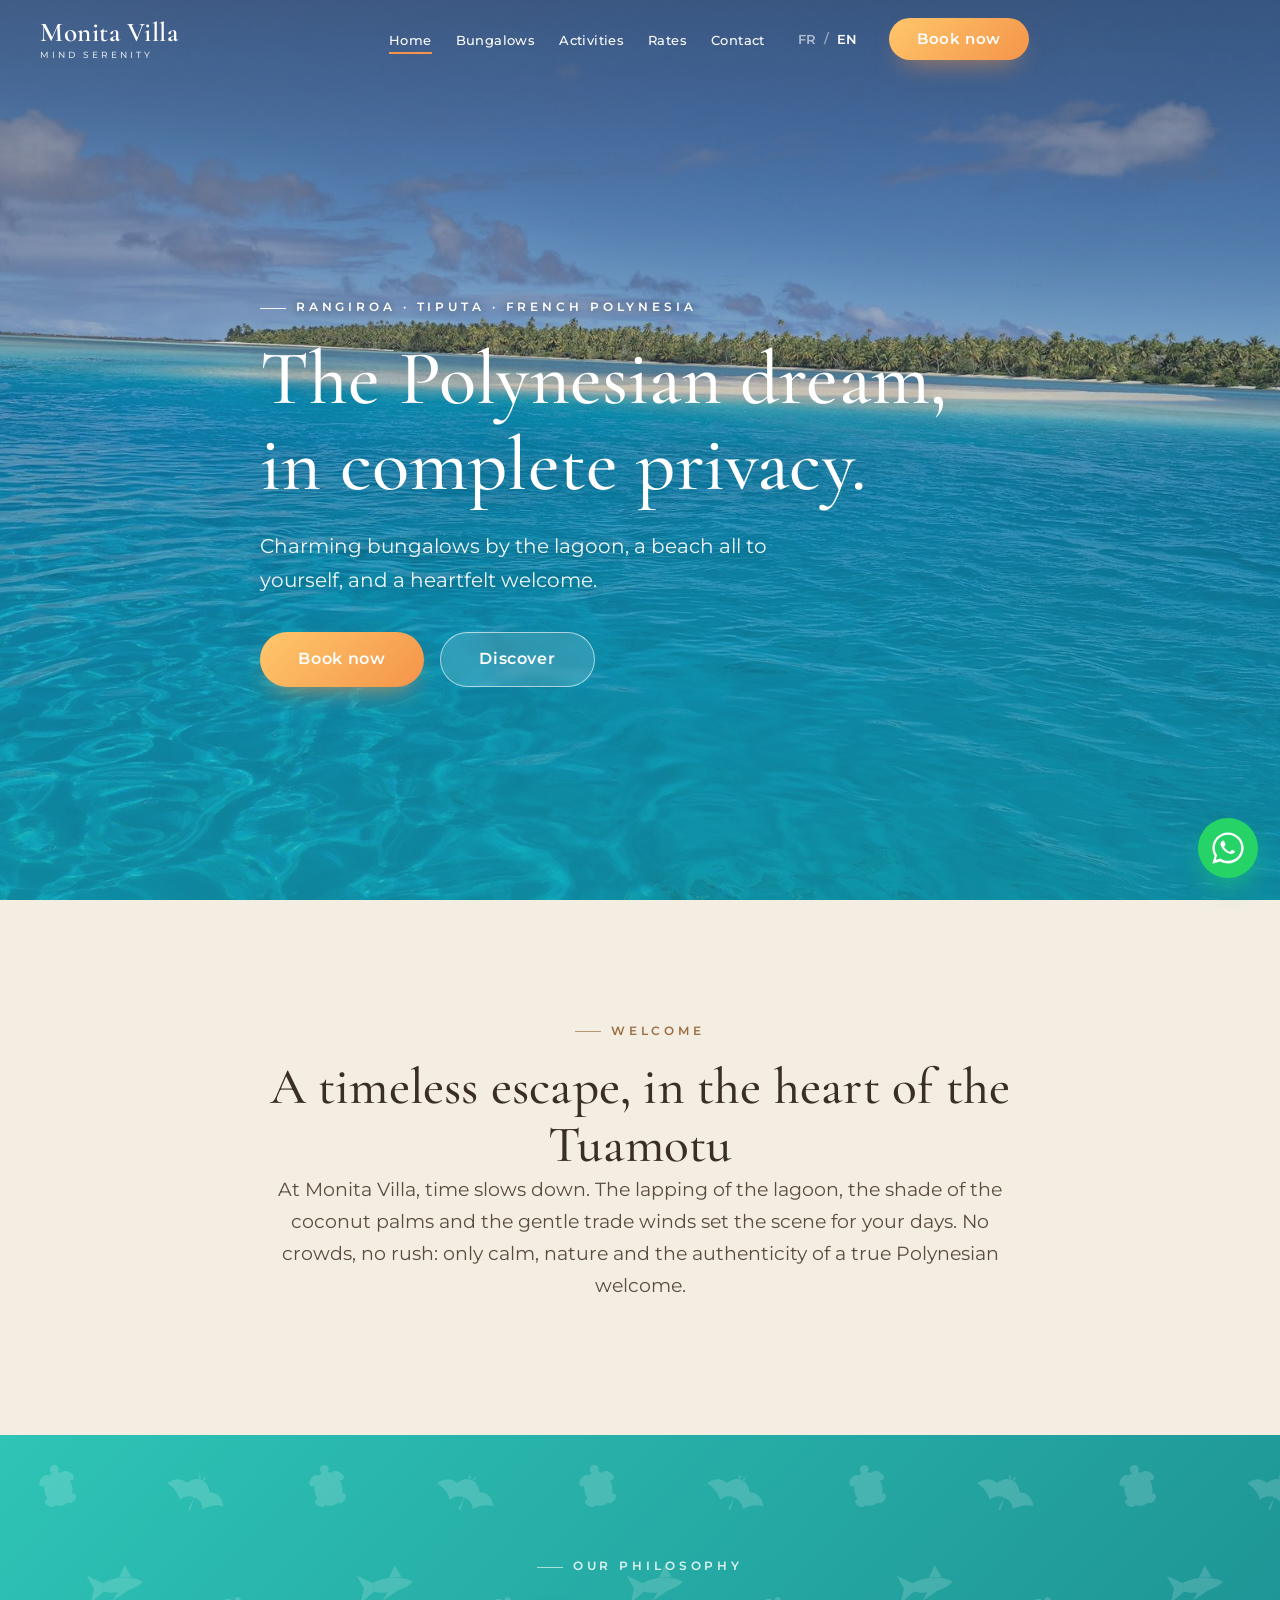
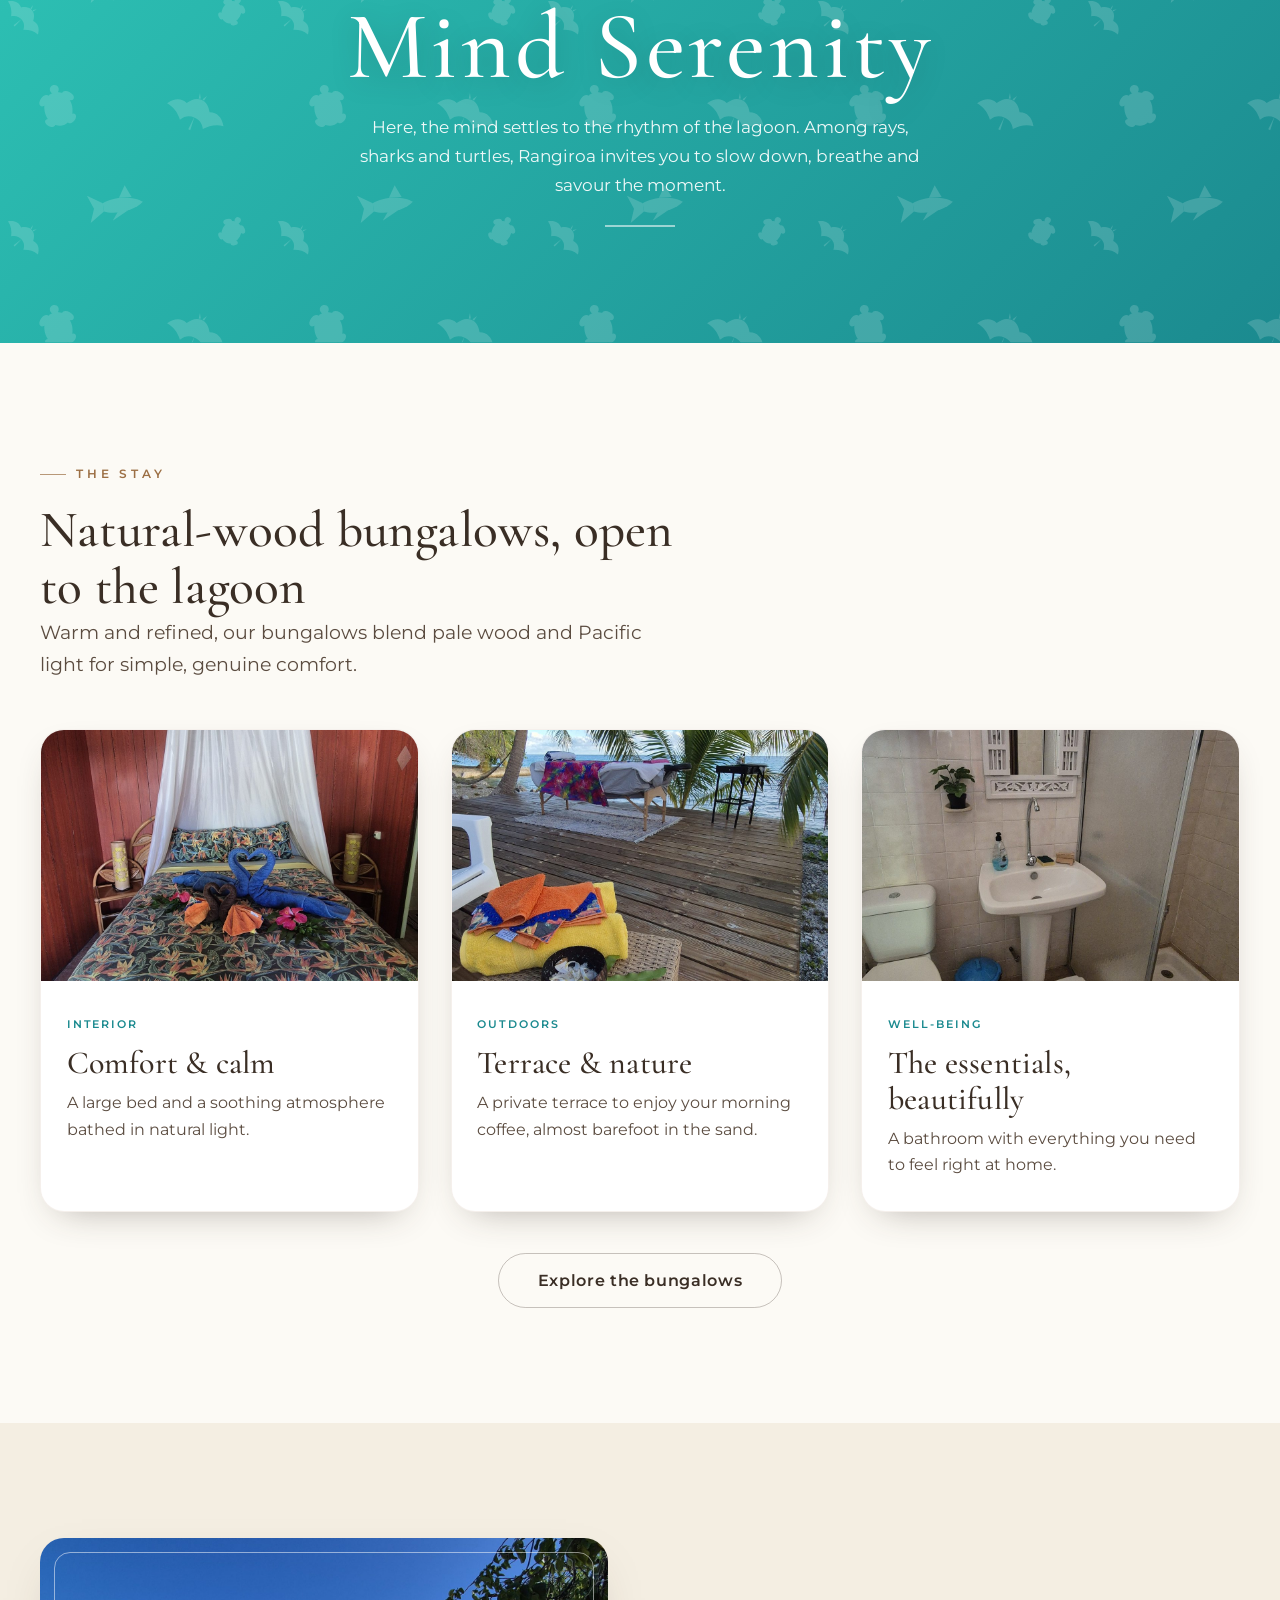
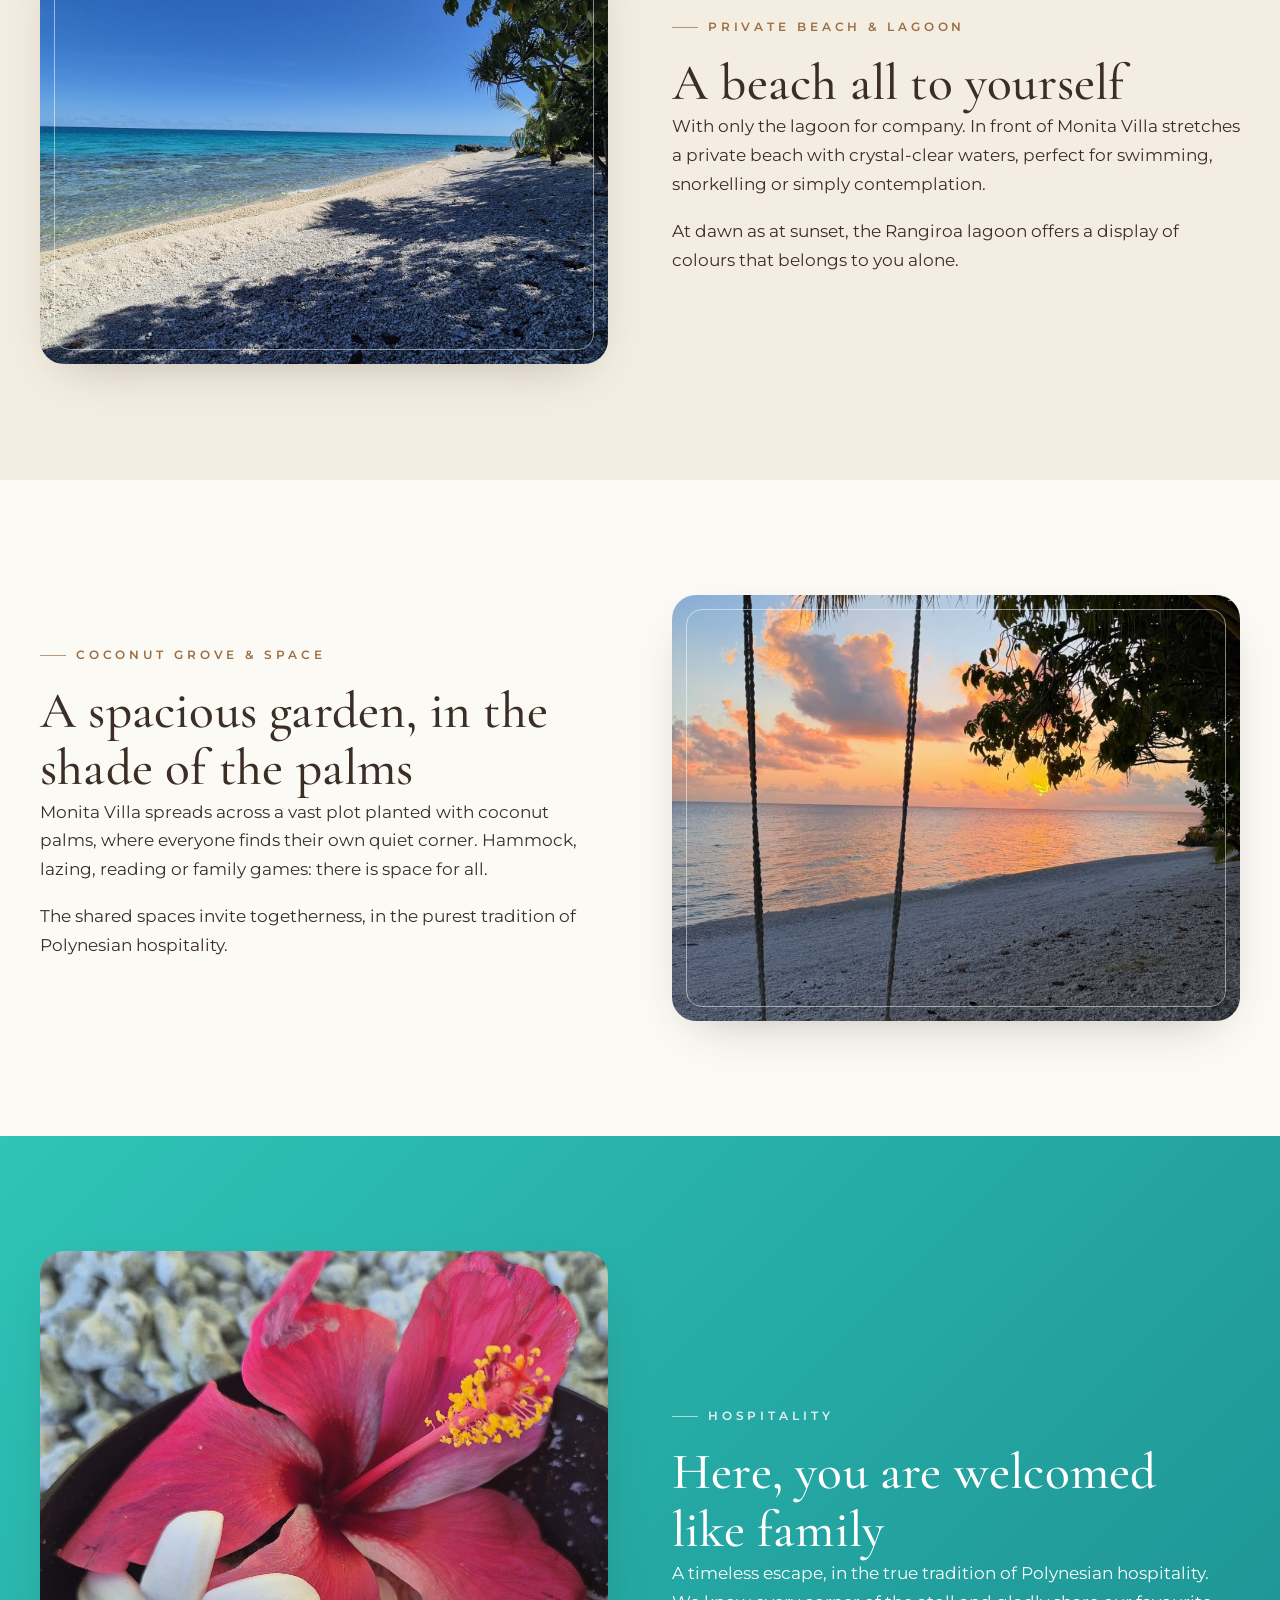
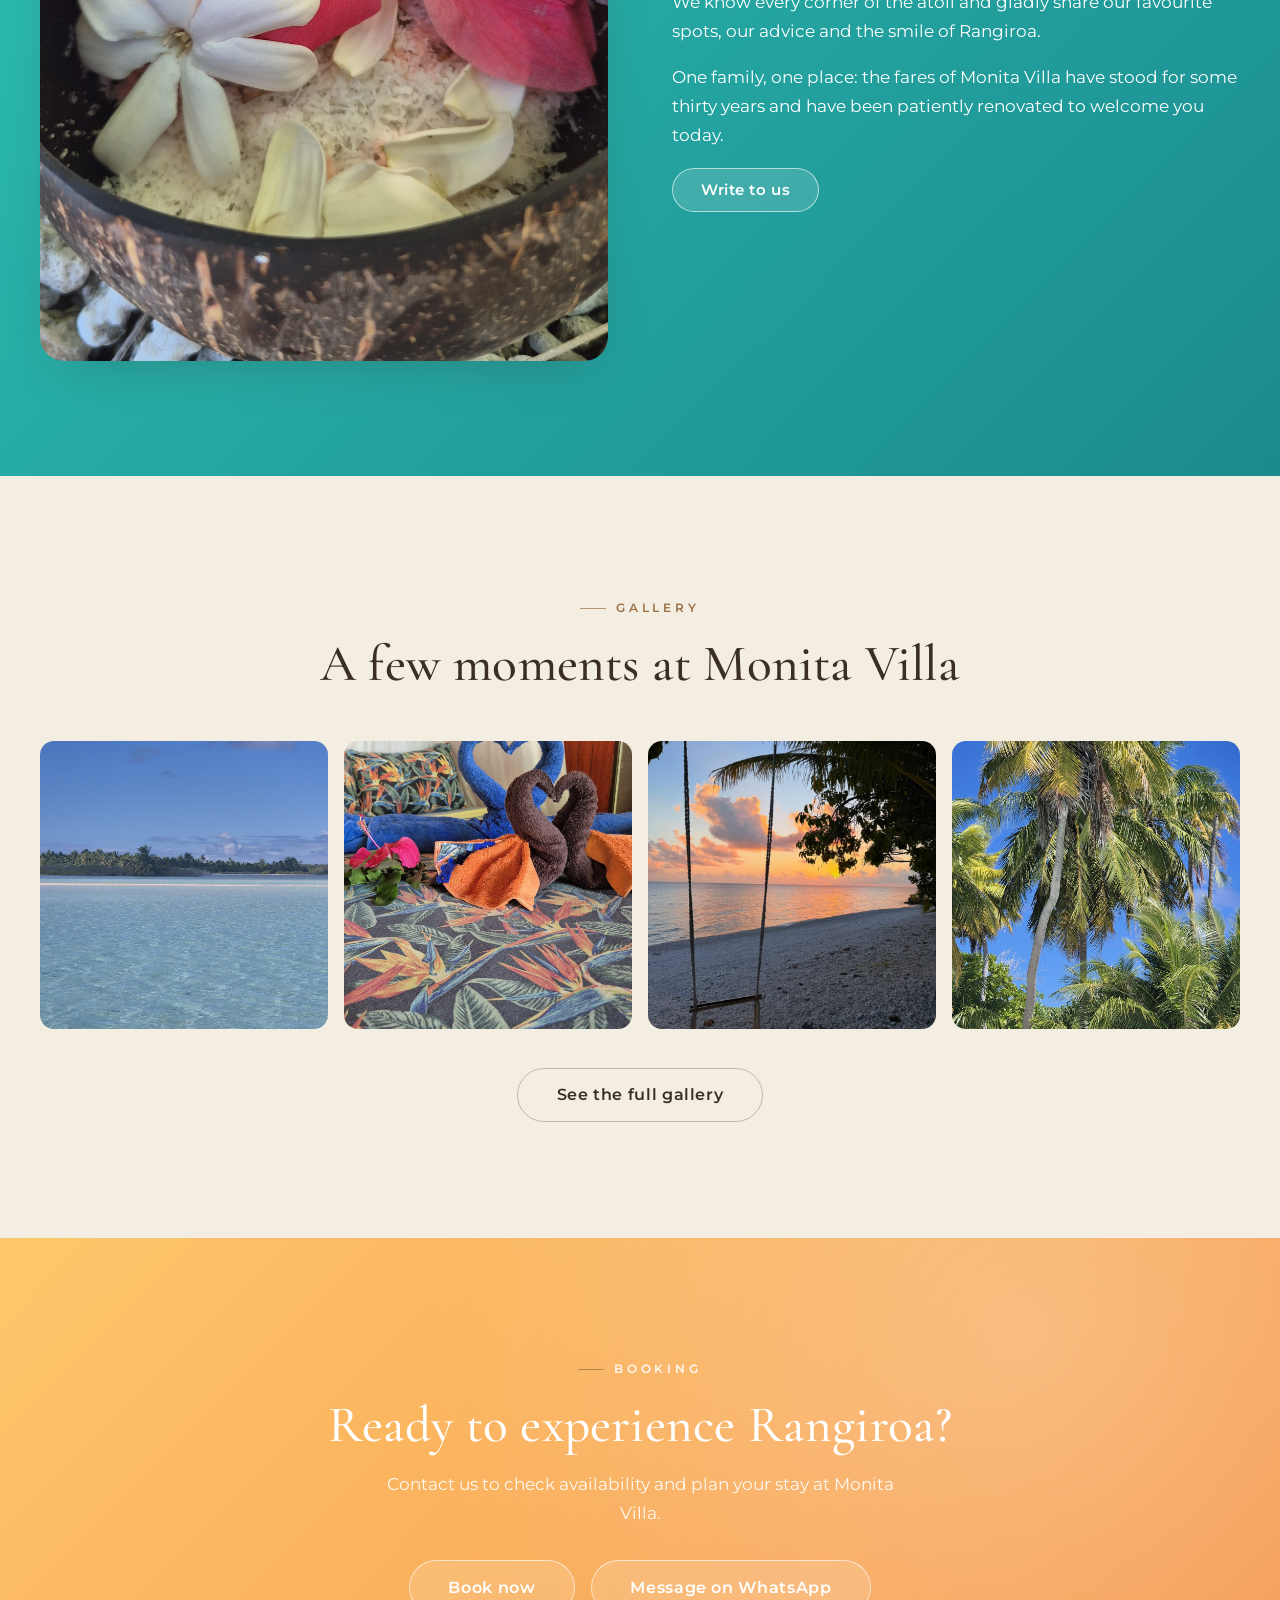
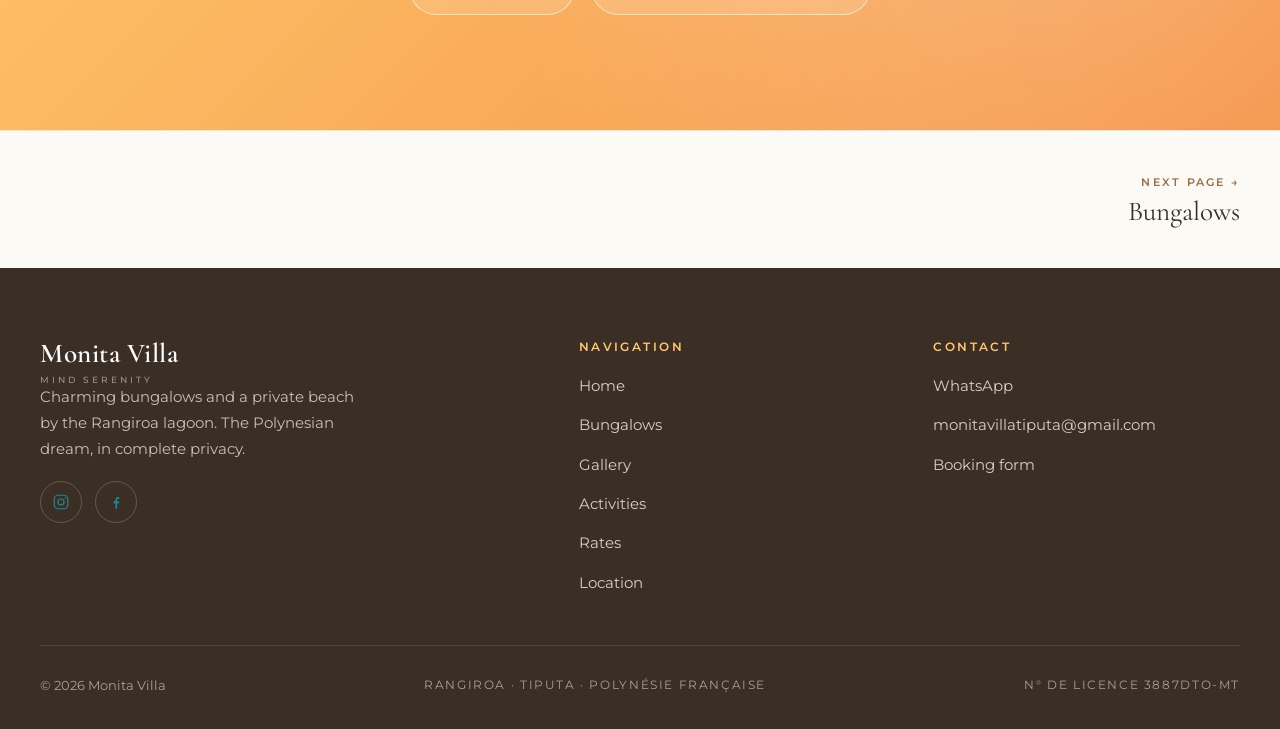
==== index.html @ 05e666b3 "Navigation : 5 pages, FR/EN mobile, page active, glisser en galerie, liens précédent/suivant - Fusio" ====
<!DOCTYPE html>
<html lang="fr">
<head>
  <meta charset="UTF-8">
  <meta name="viewport" content="width=device-width, initial-scale=1.0">
  <title>Monita Villa | Le rêve polynésien, en toute intimité · Rangiroa</title>
  <meta name="description" content="Monita Villa : bungalows de charme à Rangiroa, Tiputa. Plage privative, lagon turquoise, cocoteraie et accueil chaleureux. Le rêve polynésien, en toute intimité.">

  <!-- Polices Google -->
  <link rel="preconnect" href="https://fonts.googleapis.com">
  <link rel="preconnect" href="https://fonts.gstatic.com" crossorigin>
  <link href="https://fonts.googleapis.com/css2?family=Cormorant+Garamond:ital,wght@0,400;0,500;0,600;1,400&family=Montserrat:wght@400;500;600&display=swap" rel="stylesheet">

  <link rel="stylesheet" href="css/style.css?v=20261102c">
</head>
<body>

  <!-- ================= EN-TÊTE ================= -->
  <header class="site-header">
    <div class="container">
      <a class="brand" href="index.html">Monita Villa<small>Mind Serenity</small></a>

      <nav class="nav" aria-label="Navigation principale">
        <ul class="nav-links">
          <li><a class="active" href="index.html"        data-fr="Accueil"      data-en="Home">Accueil</a></li>
          <li><a href="bungalows.html"   data-fr="Bungalows"    data-en="Bungalows">Bungalows</a></li>
          <li><a href="activites.html"   data-fr="Activités"    data-en="Activities">Activités</a></li>
          <li><a href="tarifs.html"      data-fr="Tarifs"       data-en="Rates">Tarifs</a></li>
          <li><a href="contact.html"     data-fr="Contact"      data-en="Contact">Contact</a></li>
        </ul>
        <div class="lang-switch" role="group" aria-label="Choix de la langue">
          <button data-lang="fr" class="active">FR</button>
          <span class="sep">/</span>
          <button data-lang="en">EN</button>
        </div>
        <a class="btn btn--sunset header-cta" href="contact.html" data-fr="Réserver maintenant" data-en="Book now">Réserver maintenant</a>
      </nav>

      <div class="header-tools">
        <div class="lang-switch lang-switch--mobile" role="group" aria-label="Choix de la langue"><button data-lang="fr" class="active">FR</button><span class="sep">/</span><button data-lang="en">EN</button></div>
        <button class="hamburger" aria-label="Ouvrir le menu" aria-expanded="false">
        <span></span><span></span><span></span>
      </button>
      </div>
    </div>
  </header>

  <!-- ================= HERO ================= -->
  <section class="hero">
    <div class="hero__media">
      <!-- remplacer par la bonne photo : grande vue plage / lagon plein cadre -->
      <img src="PHOTO/1.jpg" alt="Plage privative et lagon turquoise de Monita Villa à Rangiroa"
           data-fr-alt="Plage privative et lagon turquoise de Monita Villa à Rangiroa"
           data-en-alt="Private beach and turquoise lagoon at Monita Villa, Rangiroa">
    </div>
    <div class="container hero__inner reveal in">
      <span class="eyebrow" data-fr="Rangiroa · Tiputa · Polynésie française" data-en="Rangiroa · Tiputa · French Polynesia">Rangiroa · Tiputa · Polynésie française</span>
      <h1 data-fr="Le rêve polynésien,<br>en toute intimité." data-en="The Polynesian dream,<br>in complete privacy.">Le rêve polynésien,<br>en toute intimité.</h1>
      <p class="hero__sub" data-fr="Des bungalows de charme au bord du lagon, une plage rien que pour vous et un accueil sincère."
         data-en="Charming bungalows by the lagoon, a beach all to yourself, and a heartfelt welcome.">
         Des bungalows de charme au bord du lagon, une plage rien que pour vous et un accueil sincère.</p>
      <div class="hero__actions">
        <a class="btn btn--sunset btn--lg" href="contact.html" data-fr="Réserver maintenant" data-en="Book now">Réserver maintenant</a>
        <a class="btn btn--light btn--lg" href="#decouvrir" data-fr="Découvrir" data-en="Discover">Découvrir</a>
      </div>
    </div>
  </section>

  <!-- ================= INTRO ================= -->
  <section id="decouvrir" class="section--alt">
    <div class="narrow" style="text-align:center">
      <span class="eyebrow reveal" data-fr="Bienvenue" data-en="Welcome">Bienvenue</span>
      <h2 class="reveal d1" data-fr="Une parenthèse hors du temps, au cœur des Tuamotu"
          data-en="A timeless escape, in the heart of the Tuamotu">Une parenthèse hors du temps, au cœur des Tuamotu</h2>
      <p class="lead reveal d2" data-fr="À Monita Villa, le temps ralentit. Le clapotis du lagon, l'ombre des cocotiers et le souffle léger de l'alizé composent le décor de vos journées. Ici, pas de foule ni d'agitation : seulement le calme, la nature et l'authenticité d'un accueil polynésien."
         data-en="At Monita Villa, time slows down. The lapping of the lagoon, the shade of the coconut palms and the gentle trade winds set the scene for your days. No crowds, no rush: only calm, nature and the authenticity of a true Polynesian welcome.">
         À Monita Villa, le temps ralentit. Le clapotis du lagon, l'ombre des cocotiers et le souffle léger de l'alizé composent le décor de vos journées. Ici, pas de foule ni d'agitation : seulement le calme, la nature et l'authenticité d'un accueil polynésien.</p>
    </div>
  </section>

  <!-- ================= BANDE SIGNATURE « MIND SERENITY » ================= -->
  <section class="serenity">
    <!-- Fond : motif marin discret (raies manta, requins, tortues) -->
    <svg class="serenity__bg" xmlns="http://www.w3.org/2000/svg" width="100%" height="100%" aria-hidden="true" focusable="false">
      <defs>
        <g id="mv-turtle" fill="#ffffff">
          <ellipse cx="0" cy="2" rx="14" ry="17"/>
          <circle cx="0" cy="-18" r="4.5"/>
          <ellipse cx="-12" cy="-9" rx="6.5" ry="4" transform="rotate(-40 -12 -9)"/>
          <ellipse cx="12" cy="-9" rx="6.5" ry="4" transform="rotate(40 12 -9)"/>
          <ellipse cx="-11" cy="14" rx="5.5" ry="3.5" transform="rotate(40 -11 14)"/>
          <ellipse cx="11" cy="14" rx="5.5" ry="3.5" transform="rotate(-40 11 14)"/>
        </g>
        <g id="mv-shark" fill="#ffffff">
          <path d="M22,0 C14,-7 -6,-9 -16,-4 L-16,4 C-6,9 14,7 22,0 Z"/>
          <path d="M-16,-4 L-30,-13 L-25,0 L-30,13 L-16,4 Z"/>
          <path d="M0,-7 L7,-18 L12,-6 Z"/>
          <path d="M-2,5 L-9,14 L7,6 Z"/>
        </g>
        <g id="mv-manta" fill="#ffffff">
          <path d="M0,-15 C6,-15 10,-11 13,-6 C20,-9 27,-6 32,2 C24,3 18,7 13,13 C10,7 5,5 0,5 C-5,5 -10,7 -13,13 C-18,7 -24,3 -32,2 C-27,-6 -20,-9 -13,-6 C-10,-11 -6,-15 0,-15 Z"/>
          <path d="M-3,-15 L-4,-21 L-1,-16 Z"/>
          <path d="M3,-15 L4,-21 L1,-16 Z"/>
          <path d="M0,4 L1.1,19 L-1.1,19 Z"/>
        </g>
        <pattern id="mv-marine" x="0" y="0" width="270" height="220" patternUnits="userSpaceOnUse">
          <use href="#mv-turtle" transform="translate(58 52) rotate(-12) scale(1)"/>
          <use href="#mv-manta"  transform="translate(196 58) rotate(22) scale(.95)"/>
          <use href="#mv-shark"  transform="translate(120 150) rotate(-8) scale(1.05)"/>
          <use href="#mv-manta"  transform="translate(24 182) rotate(48) scale(.7)"/>
          <use href="#mv-turtle" transform="translate(232 176) rotate(28) scale(.68)"/>
        </pattern>
      </defs>
      <rect width="100%" height="100%" fill="url(#mv-marine)"/>
    </svg>

    <div class="container serenity__inner reveal">
      <span class="eyebrow" data-fr="Notre philosophie" data-en="Our philosophy">Notre philosophie</span>
      <h2 class="serenity__slogan">Mind Serenity</h2>
      <p data-fr="Ici, l'esprit s'apaise au rythme du lagon. Entre raies, requins et tortues, Rangiroa vous invite à ralentir, respirer et savourer l'instant."
         data-en="Here, the mind settles to the rhythm of the lagoon. Among rays, sharks and turtles, Rangiroa invites you to slow down, breathe and savour the moment.">
         Ici, l'esprit s'apaise au rythme du lagon. Entre raies, requins et tortues, Rangiroa vous invite à ralentir, respirer et savourer l'instant.</p>
      <hr class="serenity__rule">
    </div>
  </section>

  <!-- ================= APERÇU BUNGALOWS ================= -->
  <section>
    <div class="container">
      <div class="section-head reveal">
        <span class="eyebrow" data-fr="L'hébergement" data-en="The stay">L'hébergement</span>
        <h2 data-fr="Des bungalows en bois naturel, ouverts sur le lagon" data-en="Natural-wood bungalows, open to the lagoon">Des bungalows en bois naturel, ouverts sur le lagon</h2>
        <p class="lead" data-fr="Chaleureux et raffinés, nos bungalows marient le bois clair et la lumière du Pacifique pour un confort simple et vrai."
           data-en="Warm and refined, our bungalows blend pale wood and Pacific light for simple, genuine comfort.">
           Chaleureux et raffinés, nos bungalows marient le bois clair et la lumière du Pacifique pour un confort simple et vrai.</p>
      </div>

      <div class="grid grid-3">
        <article class="card reveal">
          <div class="card__media">
            <!-- remplacer par la bonne photo : intérieur du bungalow -->
            <img src="PHOTO/2.jpg" loading="lazy" alt="Intérieur d'un bungalow en bois naturel" data-fr-alt="Intérieur d'un bungalow en bois naturel" data-en-alt="Interior of a natural-wood bungalow">
          </div>
          <div class="card__body">
            <span class="card__tag" data-fr="Intérieur" data-en="Interior">Intérieur</span>
            <h3 data-fr="Confort & douceur" data-en="Comfort & calm">Confort &amp; douceur</h3>
            <p data-fr="Un grand lit et une atmosphère apaisante, baignée de lumière naturelle." data-en="A large bed and a soothing atmosphere bathed in natural light.">Un grand lit et une atmosphère apaisante, baignée de lumière naturelle.</p>
          </div>
        </article>

        <article class="card reveal d1">
          <div class="card__media">
            <!-- remplacer par la bonne photo : terrasse / extérieur du bungalow -->
            <img src="PHOTO/3.jpg" loading="lazy" alt="Terrasse extérieure ombragée d'un bungalow" data-fr-alt="Terrasse extérieure ombragée d'un bungalow" data-en-alt="Shaded outdoor terrace of a bungalow">
          </div>
          <div class="card__body">
            <span class="card__tag" data-fr="Extérieur" data-en="Outdoors">Extérieur</span>
            <h3 data-fr="Terrasse & nature" data-en="Terrace & nature">Terrasse &amp; nature</h3>
            <p data-fr="Une terrasse privée pour savourer le café du matin, les pieds presque dans le sable." data-en="A private terrace to enjoy your morning coffee, almost barefoot in the sand.">Une terrasse privée pour savourer le café du matin, les pieds presque dans le sable.</p>
          </div>
        </article>

        <article class="card reveal d2">
          <div class="card__media">
            <!-- remplacer par la bonne photo : salle de bain -->
            <img src="PHOTO/4.jpg" loading="lazy" alt="Salle de bain du bungalow" data-fr-alt="Salle de bain du bungalow" data-en-alt="Bungalow bathroom">
          </div>
          <div class="card__body">
            <span class="card__tag" data-fr="Bien-être" data-en="Well-being">Bien-être</span>
            <h3 data-fr="L'essentiel, en beauté" data-en="The essentials, beautifully">L'essentiel, en beauté</h3>
            <p data-fr="Une salle de bain avec tout le nécessaire pour se sentir comme chez soi." data-en="A bathroom with everything you need to feel right at home.">Une salle de bain avec tout le nécessaire pour se sentir comme chez soi.</p>
          </div>
        </article>
      </div>

      <div style="text-align:center; margin-top:2.6rem" class="reveal">
        <a class="btn btn--ghost btn--lg" href="bungalows.html" data-fr="Découvrir les bungalows" data-en="Explore the bungalows">Découvrir les bungalows</a>
      </div>
    </div>
  </section>

  <!-- ================= PLAGE PRIVATIVE ================= -->
  <section class="section--alt">
    <div class="container">
      <div class="split">
        <div class="split__media framed reveal">
          <!-- remplacer par la bonne photo : plage privative / lagon -->
          <img src="PHOTO/5.jpg" loading="lazy" alt="Plage privative bordée par le lagon" data-fr-alt="Plage privative bordée par le lagon" data-en-alt="Private beach bordered by the lagoon">
        </div>
        <div class="reveal d1">
          <span class="eyebrow" data-fr="Plage privative & lagon" data-en="Private beach & lagoon">Plage privative &amp; lagon</span>
          <h2 data-fr="Une plage rien que pour vous" data-en="A beach all to yourself">Une plage rien que pour vous</h2>
          <p data-fr="Le clapotis du lagon pour seule compagnie. Devant Monita Villa s'étire une plage privative aux eaux cristallines, idéale pour la baignade, le snorkeling ou simplement la contemplation."
             data-en="With only the lagoon for company. In front of Monita Villa stretches a private beach with crystal-clear waters, perfect for swimming, snorkelling or simply contemplation.">
             Le clapotis du lagon pour seule compagnie. Devant Monita Villa s'étire une plage privative aux eaux cristallines, idéale pour la baignade, le snorkeling ou simplement la contemplation.</p>
          <p data-fr="Au lever du jour comme au coucher du soleil, le lagon de Rangiroa offre un spectacle de couleurs qui n'appartient qu'à vous."
             data-en="At dawn as at sunset, the Rangiroa lagoon offers a display of colours that belongs to you alone.">
             Au lever du jour comme au coucher du soleil, le lagon de Rangiroa offre un spectacle de couleurs qui n'appartient qu'à vous.</p>
        </div>
      </div>
    </div>
  </section>

  <!-- ================= COCOTERAIE & TERRAIN ================= -->
  <section>
    <div class="container">
      <div class="split split--reverse">
        <div class="split__media framed reveal">
          <!-- remplacer par la bonne photo : cocoteraie / terrain spacieux -->
          <img src="PHOTO/10.jpg" loading="lazy" alt="Cocoteraie et grand terrain arboré de la villa" data-fr-alt="Cocoteraie et grand terrain arboré de la villa" data-en-alt="Coconut grove and spacious garden of the villa">
        </div>
        <div class="reveal d1">
          <span class="eyebrow" data-fr="Cocoteraie & espaces" data-en="Coconut grove & space">Cocoteraie &amp; espaces</span>
          <h2 data-fr="Un grand terrain, à l'ombre des cocotiers" data-en="A spacious garden, in the shade of the palms">Un grand terrain, à l'ombre des cocotiers</h2>
          <p data-fr="Monita Villa s'étend sur un vaste terrain planté de cocotiers, où chacun trouve son coin de tranquillité. Hamac, farniente, lecture ou jeux en famille : l'espace ne manque pas."
             data-en="Monita Villa spreads across a vast plot planted with coconut palms, where everyone finds their own quiet corner. Hammock, lazing, reading or family games: there is space for all.">
             Monita Villa s'étend sur un vaste terrain planté de cocotiers, où chacun trouve son coin de tranquillité. Hamac, farniente, lecture ou jeux en famille : l'espace ne manque pas.</p>
          <p data-fr="Les espaces communs invitent au partage, dans la plus pure tradition d'hospitalité polynésienne."
             data-en="The shared spaces invite togetherness, in the purest tradition of Polynesian hospitality.">
             Les espaces communs invitent au partage, dans la plus pure tradition d'hospitalité polynésienne.</p>
        </div>
      </div>
    </div>
  </section>

  <!-- ================= HÔTE FÉLIX ================= -->
  <section class="section--lagon">
    <div class="container">
      <div class="split">
        <div class="split__media split__media--tall reveal" style="aspect-ratio:4/5">
          <!-- Section « L'accueil » : image d'accueil polynésien (tiaré et hibiscus) -->
          <img src="PHOTO/7.jpg" loading="lazy" alt="Accueil polynésien à Monita Villa : tiaré et hibiscus" data-fr-alt="Accueil polynésien à Monita Villa : tiaré et hibiscus" data-en-alt="A Polynesian welcome at Monita Villa: tiare and hibiscus">
        </div>
        <div class="reveal d1">
          <span class="eyebrow" data-fr="L'accueil" data-en="Hospitality">L'accueil</span>
          <h2 data-fr="Ici, on vous accueille comme un proche" data-en="Here, you are welcomed like family">Ici, on vous accueille comme un proche</h2>
          <p data-fr="Une parenthèse hors du temps, dans la pure tradition de l'hospitalité polynésienne. Nous connaissons chaque recoin de l'atoll et partageons volontiers nos adresses, nos conseils et le sourire de Rangiroa."
             data-en="A timeless escape, in the true tradition of Polynesian hospitality. We know every corner of the atoll and gladly share our favourite spots, our advice and the smile of Rangiroa.">
             Une parenthèse hors du temps, dans la pure tradition de l'hospitalité polynésienne. Nous connaissons chaque recoin de l'atoll et partageons volontiers nos adresses, nos conseils et le sourire de Rangiroa.</p>
          <p data-fr="Une famille, un lieu : les farés de Monita Villa existent depuis une trentaine d'années et ont été patiemment rénovés pour vous accueillir aujourd'hui."
             data-en="One family, one place: the fares of Monita Villa have stood for some thirty years and have been patiently renovated to welcome you today.">
             Une famille, un lieu : les farés de Monita Villa existent depuis une trentaine d'années et ont été patiemment rénovés pour vous accueillir aujourd'hui.</p>
          <a class="btn btn--light" href="contact.html" data-fr="Nous écrire" data-en="Write to us">Nous écrire</a>
        </div>
      </div>
    </div>
  </section>

  <!-- ================= BANDE GALERIE ================= -->
  <section class="section--alt">
    <div class="container">
      <div class="section-head center reveal">
        <span class="eyebrow" data-fr="Galerie" data-en="Gallery">Galerie</span>
        <h2 data-fr="Quelques instants de Monita Villa" data-en="A few moments at Monita Villa">Quelques instants de Monita Villa</h2>
      </div>
      <div class="gallery-strip reveal d1">
        <!-- remplacer par les bonnes photos : aperçu galerie -->
        <figure data-lightbox><img src="PHOTO/8.jpg" loading="lazy" alt="Vue du lagon" data-fr-alt="Vue du lagon" data-en-alt="Lagoon view"></figure>
        <figure data-lightbox><img src="PHOTO/9.jpg" loading="lazy" alt="Détail du bungalow" data-fr-alt="Détail du bungalow" data-en-alt="Bungalow detail"></figure>
        <figure data-lightbox><img src="PHOTO/10.jpg" loading="lazy" alt="Coucher de soleil sur la plage privative" data-fr-alt="Coucher de soleil sur la plage privative" data-en-alt="Sunset over the private beach"></figure>
        <figure data-lightbox><img src="PHOTO/11.jpg" loading="lazy" alt="Cocotiers au bord de l'eau" data-fr-alt="Cocotiers au bord de l'eau" data-en-alt="Palms by the water"></figure>
      </div>
      <div style="text-align:center; margin-top:2.4rem" class="reveal">
        <a class="btn btn--ghost btn--lg" href="bungalows.html#galerie" data-fr="Voir toute la galerie" data-en="See the full gallery">Voir toute la galerie</a>
      </div>
    </div>
  </section>

  <!-- ================= CTA FINAL ================= -->
  <section class="cta-band">
    <div class="container reveal">
      <span class="eyebrow" style="color:rgba(255,255,255,.9)" data-fr="Réservation" data-en="Booking">Réservation</span>
      <h2 data-fr="Prêt à vivre Rangiroa ?" data-en="Ready to experience Rangiroa?">Prêt à vivre Rangiroa ?</h2>
      <p data-fr="Contactez-nous pour vérifier les disponibilités et préparer votre séjour à Monita Villa."
         data-en="Contact us to check availability and plan your stay at Monita Villa.">
         Contactez-nous pour vérifier les disponibilités et préparer votre séjour à Monita Villa.</p>
      <div class="hero__actions">
        <a class="btn btn--light btn--lg" href="contact.html" data-fr="Réserver maintenant" data-en="Book now">Réserver maintenant</a>
        <a class="btn btn--light btn--lg" href="https://wa.me/68987000507?text=Iaorana%2C%20je%20souhaite%20des%20informations%20sur%20Monita%20Villa" target="_blank" rel="noopener" data-fr="Écrire sur WhatsApp" data-en="Message on WhatsApp">Écrire sur WhatsApp</a>
      </div>
    </div>
  </section>

  <!-- ================= PAGE PRÉCÉDENTE / SUIVANTE ================= -->
  <nav class="page-nav" aria-label="Pages précédente et suivante">
    <div class="container page-nav__inner">
      <a class="page-nav__link page-nav__link--next" href="bungalows.html"><span class="page-nav__label" data-fr="Page suivante →" data-en="Next page →">Page suivante →</span><span class="page-nav__title" data-fr="Bungalows" data-en="Bungalows">Bungalows</span></a>
    </div>
  </nav>

  <!-- ================= PIED DE PAGE ================= -->
  <footer class="site-footer">
    <div class="container">
      <div class="footer-grid">
        <div class="footer-about">
          <span class="brand">Monita Villa<small>Mind Serenity</small></span>
          <p data-fr="Bungalows de charme et plage privative au bord du lagon de Rangiroa. Le rêve polynésien, en toute intimité."
             data-en="Charming bungalows and a private beach by the Rangiroa lagoon. The Polynesian dream, in complete privacy.">
             Bungalows de charme et plage privative au bord du lagon de Rangiroa. Le rêve polynésien, en toute intimité.</p>
          <div class="footer-socials">
            <!-- remplacer le href par votre page Instagram -->
            <a href="https://www.instagram.com/rairoamonitavilla/" aria-label="Instagram" target="_blank" rel="noopener">
              <svg viewBox="0 0 24 24" fill="none" stroke="currentColor" stroke-width="1.6"><rect x="3" y="3" width="18" height="18" rx="5"/><circle cx="12" cy="12" r="4"/><circle cx="17.5" cy="6.5" r="1" fill="currentColor" stroke="none"/></svg>
            </a>
            <!-- remplacer le href par votre page Facebook -->
            <a href="https://www.facebook.com/monitavillatiputa?locale=fr_FR" aria-label="Facebook" target="_blank" rel="noopener">
              <svg viewBox="0 0 24 24" fill="currentColor"><path d="M13.5 21v-7h2.3l.4-2.8h-2.7V9.4c0-.8.2-1.4 1.4-1.4h1.4V5.5C16.4 5.4 15.6 5.3 14.7 5.3c-2 0-3.4 1.2-3.4 3.5v1.9H8.9V14h2.4v7h2.2z"/></svg>
            </a>
          </div>
        </div>

        <div class="footer-col">
          <h4 data-fr="Navigation" data-en="Navigation">Navigation</h4>
          <ul>
            <li><a href="index.html"        data-fr="Accueil"      data-en="Home">Accueil</a></li>
            <li><a href="bungalows.html"   data-fr="Bungalows"    data-en="Bungalows">Bungalows</a></li>
            <li><a href="bungalows.html#galerie"     data-fr="Galerie"      data-en="Gallery">Galerie</a></li>
            <li><a href="activites.html"   data-fr="Activités"    data-en="Activities">Activités</a></li>
            <li><a href="tarifs.html"      data-fr="Tarifs"       data-en="Rates">Tarifs</a></li>
            <li><a href="contact.html#localisation" data-fr="Localisation" data-en="Location">Localisation</a></li>
          </ul>
        </div>

        <div class="footer-col">
          <h4 data-fr="Contact" data-en="Contact">Contact</h4>
          <ul>
            <li><a href="https://wa.me/68987000507?text=Iaorana%2C%20je%20souhaite%20des%20informations%20sur%20Monita%20Villa" target="_blank" rel="noopener">WhatsApp</a></li>
            <!-- remplacer par votre adresse e-mail -->
            <li><a href="mailto:monitavillatiputa@gmail.com">monitavillatiputa@gmail.com</a></li>
            <li><a href="contact.html" data-fr="Formulaire de réservation" data-en="Booking form">Formulaire de réservation</a></li>
          </ul>
        </div>
      </div>

      <div class="footer-bottom">
        <span>© <span id="year"></span> Monita Villa</span>
        <span class="place">Rangiroa · Tiputa · Polynésie française</span>
        <span class="place">N° de licence 3887DTO-MT</span>
      </div>
    </div>
  </footer>

  <!-- ================= WHATSAPP FLOTTANT ================= -->
  <a class="wa-float" href="https://wa.me/68987000507?text=Iaorana%2C%20je%20souhaite%20des%20informations%20sur%20Monita%20Villa"
     target="_blank" rel="noopener" aria-label="Contacter Monita Villa sur WhatsApp">
    <svg viewBox="0 0 32 32" fill="#fff"><path d="M16 .4C7.4.4.4 7.4.4 16c0 2.8.8 5.5 2.2 7.9L.3 31.7l8-2.1c2.3 1.2 4.9 1.9 7.7 1.9 8.6 0 15.6-7 15.6-15.6S24.6.4 16 .4zm0 28.4c-2.5 0-4.9-.7-7-1.9l-.5-.3-4.7 1.2 1.3-4.6-.3-.5a12.7 12.7 0 0 1-2-6.8C2.8 8.7 8.7 2.8 16 2.8S29.2 8.7 29.2 16 23.3 28.8 16 28.8zm7.2-9.6c-.4-.2-2.3-1.1-2.7-1.3-.4-.1-.6-.2-.9.2-.3.4-1 1.3-1.2 1.5-.2.2-.4.3-.8.1-.4-.2-1.7-.6-3.2-2-1.2-1-2-2.4-2.2-2.8-.2-.4 0-.6.2-.8l.6-.7c.2-.2.3-.4.4-.6.1-.2 0-.5 0-.7l-1.2-2.8c-.3-.7-.6-.6-.9-.6h-.7c-.2 0-.6.1-.9.5-.3.4-1.2 1.2-1.2 2.9s1.2 3.3 1.4 3.6c.2.3 2.5 3.8 6 5.3.8.4 1.5.6 2 .7.8.3 1.6.2 2.2.1.7-.1 2.3-.9 2.6-1.8.3-.9.3-1.6.2-1.8-.1-.2-.3-.3-.7-.5z"/></svg>
  </a>

  <script>document.getElementById('year').textContent = new Date().getFullYear();</script>
  <script src="js/main.js?v=20261102c"></script>
</body>
</html>
---- css/style.css ----
/* =========================================================
   MONITA VILLA — Feuille de styles principale
   Rangiroa · Tiputa · Polynésie française
   Direction artistique : luxe tropical, simple et lumineux
   ========================================================= */

/* ---------- 1. Variables & réglages de base ---------- */
:root {
  /* Palette */
  --ivoire:          #FCFAF5; /* Fond principal */
  --bois-fonce:      #3A2E25; /* Texte / contraste */
  --bois-naturel:    #9C6F44; /* Accents, bordures */
  --lagon:           #2EC4B6; /* Turquoise — liens, zones lagon */
  --lagon-profond:   #1B8A8F; /* Bleu-vert profond */
  --sunset:          #F4944A; /* Orange chaud — CTA */
  --sunset-clair:    #FFC76B; /* Jaune doré — dégradés */

  /* Dérivés */
  --ivoire-2:        #F4EEE2; /* Fond de section alterné */
  --voile-sombre:    rgba(58, 46, 37, 0.55);
  --grad-sunset:     linear-gradient(135deg, #FFC76B 0%, #F4944A 100%);
  --grad-lagon:      linear-gradient(135deg, #2EC4B6 0%, #1B8A8F 100%);

  /* Typographie */
  --serif: 'Cormorant Garamond', Georgia, 'Times New Roman', serif;
  --sans:  'Montserrat', system-ui, -apple-system, sans-serif;

  /* Mesures */
  --max:        1200px;
  --header-h:   78px;
  --radius:     14px;
  --radius-lg:  24px;
  --shadow-soft: 0 18px 50px -24px rgba(58, 46, 37, 0.35);
  --shadow-card: 0 14px 38px -20px rgba(58, 46, 37, 0.45);
  --ease: cubic-bezier(0.22, 0.61, 0.36, 1);
}

* { margin: 0; padding: 0; box-sizing: border-box; }

html { scroll-behavior: smooth; }

/* Les ancres (#galerie, #localisation…) s'arrêtent sous l'en-tête fixe */
[id] { scroll-margin-top: calc(var(--header-h) + 1rem); }

body {
  font-family: var(--sans);
  color: var(--bois-fonce);
  background: var(--ivoire);
  line-height: 1.7;
  font-weight: 400;
  font-size: 17px;
  overflow-x: hidden;
  -webkit-font-smoothing: antialiased;
}

img { display: block; max-width: 100%; }

a { color: var(--lagon-profond); text-decoration: none; transition: color .25s var(--ease); }
a:hover { color: var(--lagon); }

/* ---------- 2. Typographie ---------- */
h1, h2, h3, h4 {
  font-family: var(--serif);
  font-weight: 500;
  line-height: 1.12;
  color: var(--bois-fonce);
  letter-spacing: .2px;
}

h1 { font-size: clamp(2.6rem, 6vw, 5rem); }
h2 { font-size: clamp(2rem, 4.2vw, 3.2rem); }
h3 { font-size: clamp(1.4rem, 2.6vw, 2rem); }

p { margin-bottom: 1.1rem; }

/* Sur-titre majuscule espacé */
.eyebrow {
  font-family: var(--sans);
  font-size: .76rem;
  font-weight: 600;
  text-transform: uppercase;
  letter-spacing: .32em;
  color: var(--bois-naturel);
  margin-bottom: 1.1rem;
  display: inline-block;
}
.eyebrow::before {
  content: "";
  display: inline-block;
  width: 26px;
  height: 1px;
  background: var(--bois-naturel);
  vertical-align: middle;
  margin-right: .8em;
  opacity: .7;
}

.lead { font-size: 1.18rem; color: #5b4c40; }

/* ---------- 3. Conteneurs & sections ---------- */
.container { width: min(100% - 3rem, var(--max)); margin-inline: auto; }
.narrow    { width: min(100% - 3rem, 760px); margin-inline: auto; }

section { padding: clamp(4rem, 9vw, 7.5rem) 0; }
.section--alt { background: var(--ivoire-2); }
.section--lagon { background: var(--grad-lagon); color: #fff; }
.section--lagon h1, .section--lagon h2, .section--lagon h3 { color: #fff; }
.section--lagon .eyebrow { color: rgba(255,255,255,.85); }
.section--lagon .eyebrow::before { background: rgba(255,255,255,.85); }

.section-head { max-width: 640px; margin-bottom: 3rem; }
.section-head.center { margin-inline: auto; text-align: center; }

/* ---------- 4. Boutons ---------- */
.btn {
  display: inline-flex;
  align-items: center;
  gap: .55em;
  font-family: var(--sans);
  font-weight: 600;
  font-size: .92rem;
  letter-spacing: .04em;
  padding: .95em 1.9em;
  border-radius: 100px;
  border: none;
  cursor: pointer;
  transition: transform .3s var(--ease), box-shadow .3s var(--ease), background .3s var(--ease), color .3s var(--ease);
  text-align: center;
  line-height: 1;
}
.btn--sunset {
  background: var(--grad-sunset);
  color: #fff;
  box-shadow: 0 12px 26px -12px rgba(244, 148, 74, .8);
}
.btn--sunset:hover {
  color: #fff;
  transform: translateY(-3px);
  box-shadow: 0 18px 34px -12px rgba(244, 148, 74, .95);
}
.btn--ghost {
  background: transparent;
  color: var(--bois-fonce);
  border: 1.5px solid rgba(58,46,37,.28);
}
.btn--ghost:hover { border-color: var(--bois-fonce); color: var(--bois-fonce); transform: translateY(-3px); }
.btn--light {
  background: rgba(255,255,255,.14);
  color: #fff;
  border: 1.5px solid rgba(255,255,255,.6);
  backdrop-filter: blur(4px);
}
.btn--light:hover { background: #fff; color: var(--bois-fonce); transform: translateY(-3px); }
.btn--lagon { background: var(--grad-lagon); color: #fff; box-shadow: 0 12px 26px -12px rgba(27,138,143,.7); }
.btn--lagon:hover { color: #fff; transform: translateY(-3px); }
.btn--lg { padding: 1.15em 2.4em; font-size: 1rem; }

/* ---------- 5. En-tête / navigation ---------- */
.site-header {
  position: fixed;
  inset: 0 0 auto 0;
  height: var(--header-h);
  z-index: 1000;
  display: flex;
  align-items: center;
  transition: background .4s var(--ease), box-shadow .4s var(--ease), height .4s var(--ease);
}
.site-header .container {
  display: flex;
  align-items: center;
  justify-content: space-between;
  gap: 1.5rem;
}
.brand {
  font-family: var(--serif);
  font-size: 1.7rem;
  font-weight: 600;
  letter-spacing: .5px;
  color: #fff;
  line-height: 1;
  transition: color .4s var(--ease);
}
.brand small {
  display: block;
  font-family: var(--sans);
  font-size: .58rem;
  letter-spacing: .32em;
  text-transform: uppercase;
  font-weight: 500;
  opacity: .8;
  margin-top: .25rem;
}

.nav { display: flex; align-items: center; gap: 1.7rem; }
.nav-links { display: flex; gap: 1.5rem; list-style: none; align-items: center; }
.nav-links a {
  font-family: var(--sans);
  font-size: .82rem;
  font-weight: 500;
  letter-spacing: .03em;
  color: #fff;
  position: relative;
  padding: .3rem 0;
  transition: color .3s var(--ease);
}
.nav-links a::after {
  content: "";
  position: absolute;
  left: 0; bottom: -2px;
  width: 0; height: 2px;
  background: var(--sunset);
  transition: width .3s var(--ease);
}
.nav-links a:hover::after,
.nav-links a.active::after { width: 100%; }

/* Sélecteur de langue */
.lang-switch { display: flex; align-items: center; gap: .15rem; font-size: .8rem; font-weight: 600; }
.lang-switch button {
  background: none; border: none; cursor: pointer;
  font-family: var(--sans); font-weight: 600; font-size: .8rem;
  color: rgba(255,255,255,.6);
  padding: .2rem .35rem; transition: color .25s;
}
.lang-switch button.active { color: #fff; }
.lang-switch .sep { color: rgba(255,255,255,.45); }

/* Outils de droite de l'en-tête (FR/EN mobile + menu) */
.header-tools { display: flex; align-items: center; gap: .9rem; }
.lang-switch--mobile { display: none; }

/* État opaque (au scroll) */
.site-header.scrolled {
  background: rgba(252, 250, 245, .96);
  box-shadow: 0 6px 30px -18px rgba(58,46,37,.5);
  height: 66px;
  backdrop-filter: blur(8px);
}
.site-header.scrolled .brand,
.site-header.scrolled .nav-links a { color: var(--bois-fonce); }
.site-header.scrolled .lang-switch button { color: rgba(58,46,37,.45); }
.site-header.scrolled .lang-switch button.active { color: var(--bois-fonce); }
.site-header.scrolled .lang-switch .sep { color: rgba(58,46,37,.35); }
.site-header.scrolled .hamburger span { background: var(--bois-fonce); }

/* En-tête sur pages internes (pas de hero plein écran) : opaque d'emblée */
.site-header.solid {
  background: rgba(252, 250, 245, .96);
  box-shadow: 0 6px 30px -18px rgba(58,46,37,.5);
  backdrop-filter: blur(8px);
}
.site-header.solid .brand,
.site-header.solid .nav-links a { color: var(--bois-fonce); }
.site-header.solid .lang-switch button { color: rgba(58,46,37,.45); }
.site-header.solid .lang-switch button.active { color: var(--bois-fonce); }
.site-header.solid .lang-switch .sep { color: rgba(58,46,37,.35); }
.site-header.solid .hamburger span { background: var(--bois-fonce); }

/* Hamburger */
.hamburger {
  display: none;
  flex-direction: column;
  justify-content: center;
  gap: 5px;
  width: 30px; height: 30px;
  background: none; border: none; cursor: pointer;
  z-index: 1100;
}
.hamburger span {
  display: block; height: 2px; width: 100%;
  background: #fff; border-radius: 2px;
  transition: transform .35s var(--ease), opacity .25s var(--ease), background .3s;
}
.hamburger.open span { background: var(--bois-fonce); }
.hamburger.open span:nth-child(1) { transform: translateY(7px) rotate(45deg); }
.hamburger.open span:nth-child(2) { opacity: 0; }
.hamburger.open span:nth-child(3) { transform: translateY(-7px) rotate(-45deg); }

.header-cta { display: inline-flex; }

/* ---------- 6. Hero ---------- */
.hero {
  position: relative;
  min-height: 100svh;
  display: flex;
  align-items: center;
  color: #fff;
  overflow: hidden;
}
.hero__media { position: absolute; inset: 0; z-index: -2; }
.hero__media img { width: 100%; height: 100%; object-fit: cover; }
.hero::after {
  content: "";
  position: absolute; inset: 0; z-index: -1;
  background: linear-gradient(180deg, rgba(58,46,37,.42) 0%, rgba(58,46,37,.18) 38%, rgba(27,138,143,.5) 100%);
}
.hero__inner { max-width: 760px; padding-top: var(--header-h); }
.hero h1 { color: #fff; text-shadow: 0 4px 40px rgba(0,0,0,.35); margin-bottom: 1.3rem; }
.hero__sub { font-size: 1.25rem; max-width: 540px; margin-bottom: 2.2rem; color: rgba(255,255,255,.94); text-shadow: 0 2px 14px rgba(0,0,0,.35); }
/* Sur-titre du hero : blanc + ombre portée pour rester lisible sur la photo */
.hero .eyebrow { color: #fff; text-shadow: 0 1px 10px rgba(0,0,0,.55); }
.hero .eyebrow::before { background: #fff; opacity: .9; }
.hero__actions { display: flex; gap: 1rem; flex-wrap: wrap; }


/* Petit hero de page interne */
.page-hero {
  position: relative;
  padding: calc(var(--header-h) + 5.5rem) 0 5.5rem;
  color: #fff;
  text-align: center;
  overflow: hidden;
}
.page-hero__media { position: absolute; inset: 0; z-index: -2; }
.page-hero__media img { width: 100%; height: 100%; object-fit: cover; }
.page-hero::after {
  content: ""; position: absolute; inset: 0; z-index: -1;
  background: linear-gradient(180deg, rgba(58,46,37,.5), rgba(27,138,143,.55));
}
.page-hero h1 { color: #fff; text-shadow: 0 3px 30px rgba(0,0,0,.35); }
.page-hero .eyebrow { color: #fff; text-shadow: 0 1px 10px rgba(0,0,0,.5); }
.page-hero .eyebrow::before { background: rgba(255,255,255,.85); }
.page-hero p { color: rgba(255,255,255,.92); max-width: 600px; margin: 1rem auto 0; }

/* ---------- 7. Composition photo + texte ---------- */
.split {
  display: grid;
  grid-template-columns: 1fr 1fr;
  gap: clamp(2rem, 5vw, 4.5rem);
  align-items: center;
}
.split + .split { margin-top: clamp(3.5rem, 7vw, 6rem); }
.split--reverse .split__media { order: 2; }
.split__media {
  position: relative;
  border-radius: var(--radius-lg);
  overflow: hidden;
  box-shadow: var(--shadow-soft);
  aspect-ratio: 4 / 3;
}
.split__media img { width: 100%; height: 100%; object-fit: cover; transition: transform 1.2s var(--ease); }
.split__media:hover img { transform: scale(1.05); }
.split__media--tall { aspect-ratio: 3 / 4; }

/* Cadre décoratif bois */
.framed { position: relative; }
.framed::before {
  content: ""; position: absolute; inset: 14px;
  border: 1px solid rgba(255,255,255,.5);
  border-radius: calc(var(--radius-lg) - 8px);
  pointer-events: none; z-index: 2;
}

/* ---------- 8. Cartes (bungalows / activités / tarifs) ---------- */
.grid { display: grid; gap: 2rem; }
.grid-2 { grid-template-columns: repeat(2, 1fr); }
.grid-3 { grid-template-columns: repeat(3, 1fr); }

.card {
  background: #fff;
  border-radius: var(--radius-lg);
  overflow: hidden;
  box-shadow: var(--shadow-card);
  transition: transform .4s var(--ease), box-shadow .4s var(--ease);
  display: flex; flex-direction: column;
  border: 1px solid rgba(156,111,68,.1);
}
.card:hover { transform: translateY(-6px); box-shadow: 0 26px 54px -22px rgba(58,46,37,.5); }
.card__media { aspect-ratio: 3 / 2; overflow: hidden; }
.card__media img { width: 100%; height: 100%; object-fit: cover; transition: transform 1s var(--ease); }
.card:hover .card__media img { transform: scale(1.07); }
.card__body { padding: 1.7rem 1.6rem 2rem; flex: 1; }
.card__body h3 { margin-bottom: .6rem; }
.card__body p { font-size: .97rem; color: #5b4c40; margin-bottom: 0; }
.card__tag {
  display: inline-block; font-size: .68rem; font-weight: 600; letter-spacing: .18em;
  text-transform: uppercase; color: var(--lagon-profond); margin-bottom: .7rem;
}

/* ---------- 9. Galerie & mosaïque ---------- */
.mosaic {
  columns: 3;
  column-gap: 1rem;
}
.mosaic figure {
  break-inside: avoid;
  margin: 0 0 1rem;
  border-radius: var(--radius);
  overflow: hidden;
  cursor: pointer;
  box-shadow: var(--shadow-card);
  position: relative;
}
.mosaic img { width: 100%; height: auto; object-fit: cover; transition: transform .9s var(--ease), filter .4s; display: block; }
.mosaic figure::after {
  content: ""; position: absolute; inset: 0;
  background: linear-gradient(transparent 55%, rgba(27,138,143,.45));
  opacity: 0; transition: opacity .4s var(--ease);
}
.mosaic figure:hover img { transform: scale(1.06); }
.mosaic figure:hover::after { opacity: 1; }

/* Bande galerie (aperçu accueil) */
.gallery-strip { display: grid; grid-template-columns: repeat(4, 1fr); gap: 1rem; }
.gallery-strip figure { aspect-ratio: 1; overflow: hidden; border-radius: var(--radius); cursor: pointer; }
.gallery-strip img { width: 100%; height: 100%; object-fit: cover; transition: transform .8s var(--ease); }
.gallery-strip figure:hover img { transform: scale(1.08); }

/* ---------- 10. Lightbox ---------- */
.lightbox {
  position: fixed; inset: 0; z-index: 2000;
  background: rgba(34, 27, 21, .94);
  display: none; align-items: center; justify-content: center;
  opacity: 0; transition: opacity .35s var(--ease);
  backdrop-filter: blur(6px);
}
.lightbox.open { display: flex; opacity: 1; }
.lightbox img {
  max-width: 88vw; max-height: 82vh; object-fit: contain;
  border-radius: 8px; box-shadow: 0 30px 80px -20px rgba(0,0,0,.7);
}
.lightbox__btn {
  position: absolute; background: rgba(255,255,255,.1); border: 1px solid rgba(255,255,255,.3);
  color: #fff; width: 54px; height: 54px; border-radius: 50%; cursor: pointer;
  font-size: 1.5rem; display: flex; align-items: center; justify-content: center;
  transition: background .25s, transform .25s;
}
.lightbox__btn:hover { background: var(--sunset); transform: scale(1.06); }
.lightbox__prev { left: 2.5vw; top: 50%; transform: translateY(-50%); }
.lightbox__next { right: 2.5vw; top: 50%; transform: translateY(-50%); }
.lightbox__close { top: 1.6rem; right: 1.6rem; }
.lightbox__prev:hover, .lightbox__next:hover { transform: translateY(-50%) scale(1.06); }
.lightbox__counter { position: absolute; bottom: 1.6rem; left: 50%; transform: translateX(-50%); color: rgba(255,255,255,.8); font-size: .82rem; letter-spacing: .15em; }

/* ---------- 11. Bandeau CTA final ---------- */
.cta-band {
  background: var(--grad-sunset);
  color: #fff;
  text-align: center;
  position: relative;
  overflow: hidden;
}
.cta-band::before {
  content: ""; position: absolute; inset: 0;
  background: radial-gradient(circle at 80% 20%, rgba(255,255,255,.25), transparent 55%);
}
.cta-band .container { position: relative; }
.cta-band h2 { color: #fff; margin-bottom: 1rem; }
.cta-band p { color: rgba(255,255,255,.92); max-width: 540px; margin-inline: auto; margin-bottom: 2rem; }
.cta-band .hero__actions { justify-content: center; }

/* ---------- 12. Bloc liste (équipements, conseils) ---------- */
.features { list-style: none; display: grid; gap: .9rem; margin: 1.5rem 0; }
.features li { position: relative; padding-left: 1.9rem; color: #5b4c40; }
.features li::before {
  content: ""; position: absolute; left: 0; top: .55em;
  width: 9px; height: 9px; border-radius: 50%;
  background: var(--grad-sunset);
}

/* ---------- 13. Tarifs ---------- */
.price-card {
  background: #fff; border-radius: var(--radius-lg); padding: 2.4rem 2rem;
  text-align: center; box-shadow: var(--shadow-card);
  border: 1px solid rgba(156,111,68,.14); transition: transform .4s var(--ease);
  position: relative;
}
.price-card:hover { transform: translateY(-6px); }
.price-card--feature { border: 2px solid var(--sunset); }
.price-card--feature::before {
  content: attr(data-badge); position: absolute; top: -14px; left: 50%; transform: translateX(-50%);
  background: var(--grad-sunset); color: #fff; font-size: .66rem; font-weight: 600;
  letter-spacing: .16em; text-transform: uppercase; padding: .45em 1.1em; border-radius: 100px; white-space: nowrap;
}
.price-card h3 { margin-bottom: .3rem; }
.price-card .price { font-family: var(--serif); font-size: 3rem; color: var(--lagon-profond); line-height: 1; margin: .8rem 0 .2rem; }
.price-card .price span { font-family: var(--sans); font-size: .9rem; color: var(--bois-naturel); }
.price-card .price em { font-style: normal; }
.price-card ul { list-style: none; margin: 1.6rem 0; text-align: left; display: grid; gap: .7rem; }
.price-card ul li { padding-left: 1.6rem; position: relative; font-size: .94rem; color: #5b4c40; }
.price-card ul li::before { content: "✦"; position: absolute; left: 0; color: var(--sunset); font-size: .8rem; top: .15em; }

.conditions { background: var(--ivoire-2); border-radius: var(--radius-lg); padding: 2.2rem 2.2rem; border: 1px solid rgba(156,111,68,.14); }
.conditions h3 { margin-bottom: 1rem; }

/* ---------- 14. Formulaire contact (sans <form>) ---------- */
.contact-grid { display: grid; grid-template-columns: 1.2fr .9fr; gap: 3rem; align-items: start; }
.field-set { display: grid; gap: 1.2rem; }
.field { display: grid; gap: .4rem; }
.field.row { grid-template-columns: 1fr 1fr; gap: 1rem; }
.field label { font-size: .76rem; font-weight: 600; letter-spacing: .12em; text-transform: uppercase; color: var(--bois-naturel); }
.field input, .field select, .field textarea {
  font-family: var(--sans); font-size: .98rem; color: var(--bois-fonce);
  background: #fff; border: 1.5px solid rgba(156,111,68,.25); border-radius: 12px;
  padding: .85em 1em; transition: border-color .25s, box-shadow .25s; width: 100%;
}
.field input:focus, .field select:focus, .field textarea:focus {
  outline: none; border-color: var(--lagon);
  box-shadow: 0 0 0 4px rgba(46,196,182,.14);
}
.field textarea { min-height: 130px; resize: vertical; }

.contact-info { background: var(--grad-lagon); color: #fff; border-radius: var(--radius-lg); padding: 2.4rem 2.2rem; box-shadow: var(--shadow-soft); }
.contact-info h3 { color: #fff; margin-bottom: 1.2rem; }
.contact-info p { color: rgba(255,255,255,.92); font-size: .98rem; }
.contact-info .info-item { display: flex; gap: .8rem; align-items: flex-start; margin-bottom: 1.2rem; }
.contact-info .info-item svg { flex-shrink: 0; margin-top: .2rem; }
.contact-info a { color: #fff; text-decoration: underline; text-underline-offset: 3px; }
.contact-info a:hover { color: var(--sunset-clair); }

/* ---------- 15. Localisation ---------- */
.map-embed { border-radius: var(--radius-lg); overflow: hidden; box-shadow: var(--shadow-soft); aspect-ratio: 16 / 9; background: var(--ivoire-2); }
.map-embed iframe { width: 100%; height: 100%; border: 0; }
.map-placeholder { display: flex; align-items: center; justify-content: center; height: 100%; flex-direction: column; gap: .6rem; color: var(--bois-naturel); text-align: center; padding: 2rem; }

.steps { display: grid; gap: 1.6rem; }
.step { display: flex; gap: 1.2rem; align-items: flex-start; }
.step__num {
  flex-shrink: 0; width: 46px; height: 46px; border-radius: 50%;
  background: var(--grad-sunset); color: #fff; display: flex; align-items: center; justify-content: center;
  font-family: var(--serif); font-size: 1.3rem; font-weight: 600;
}
.step h4 { font-family: var(--serif); font-size: 1.3rem; margin-bottom: .2rem; }
.step p { font-size: .96rem; color: #5b4c40; margin-bottom: 0; }

/* ---------- 16. WhatsApp flottant ---------- */
.wa-float {
  position: fixed; bottom: 22px; right: 22px; z-index: 1500;
  width: 60px; height: 60px; border-radius: 50%;
  background: #25D366; display: flex; align-items: center; justify-content: center;
  box-shadow: 0 12px 28px -8px rgba(37,211,102,.7);
  transition: transform .3s var(--ease), box-shadow .3s;
  animation: waPulse 2.6s infinite;
}
.wa-float:hover { transform: scale(1.08); box-shadow: 0 16px 34px -8px rgba(37,211,102,.9); }
.wa-float svg { width: 32px; height: 32px; }
@keyframes waPulse {
  0% { box-shadow: 0 12px 28px -8px rgba(37,211,102,.7), 0 0 0 0 rgba(37,211,102,.5); }
  70% { box-shadow: 0 12px 28px -8px rgba(37,211,102,.7), 0 0 0 16px rgba(37,211,102,0); }
  100% { box-shadow: 0 12px 28px -8px rgba(37,211,102,.7), 0 0 0 0 rgba(37,211,102,0); }
}

/* ---------- 17. Pied de page ---------- */
.site-footer { background: var(--bois-fonce); color: rgba(255,255,255,.82); padding: 4.5rem 0 2rem; }
.footer-grid { display: grid; grid-template-columns: 1.6fr 1fr 1fr; gap: 3rem; margin-bottom: 3rem; }
.site-footer .brand { color: #fff; margin-bottom: 1rem; }
.site-footer .brand small { color: rgba(255,255,255,.6); }
.footer-about p { font-size: .95rem; color: rgba(255,255,255,.7); max-width: 320px; }
.footer-col h4 { font-family: var(--sans); font-size: .76rem; text-transform: uppercase; letter-spacing: .2em; color: var(--sunset-clair); margin-bottom: 1.1rem; font-weight: 600; }
.footer-col ul { list-style: none; display: grid; gap: .65rem; }
.footer-col a { color: rgba(255,255,255,.78); font-size: .95rem; }
.footer-col a:hover { color: var(--sunset-clair); }
.footer-socials { display: flex; gap: .8rem; margin-top: 1.2rem; }
.footer-socials a {
  width: 42px; height: 42px; border-radius: 50%; border: 1px solid rgba(255,255,255,.2);
  display: flex; align-items: center; justify-content: center; transition: background .3s, border-color .3s, transform .3s;
}
.footer-socials a:hover { background: var(--grad-sunset); border-color: transparent; transform: translateY(-3px); }
.footer-socials svg { width: 18px; height: 18px; }
.footer-bottom {
  border-top: 1px solid rgba(255,255,255,.12); padding-top: 1.8rem;
  display: flex; justify-content: space-between; align-items: center; flex-wrap: wrap; gap: 1rem;
  font-size: .82rem; color: rgba(255,255,255,.55);
}
.footer-bottom .place { letter-spacing: .14em; text-transform: uppercase; font-size: .72rem; }

/* ---------- 17b. Bande signature « Mind Serenity » (motif marin) ---------- */
.serenity {
  position: relative;
  overflow: hidden;
  background: var(--grad-lagon);
  color: #fff;
  text-align: center;
}
.serenity__bg {
  position: absolute; inset: 0;
  width: 100%; height: 100%;
  opacity: .16;              /* motif discret, tone-on-tone */
  pointer-events: none;
}
.serenity__inner { position: relative; z-index: 1; }
.serenity .eyebrow { color: rgba(255,255,255,.85); }
.serenity .eyebrow::before { background: rgba(255,255,255,.85); }
.serenity__slogan {
  font-family: var(--serif);
  font-weight: 500;
  font-size: clamp(3rem, 8vw, 6rem);
  letter-spacing: .04em;
  color: #fff;
  line-height: 1;
  margin: .3rem 0 1.1rem;
  text-shadow: 0 6px 30px rgba(0,0,0,.18);
}
.serenity__slogan em { font-style: italic; color: var(--sunset-clair); }
.serenity p { color: rgba(255,255,255,.92); max-width: 560px; margin-inline: auto; }
.serenity__rule {
  width: 70px; height: 2px; margin: 1.6rem auto 0;
  background: rgba(255,255,255,.55); border: none;
}

/* ---------- 13b. Tarifs par personne ---------- */
.tariff-rows { display: grid; gap: .1rem; margin: 1.4rem 0 .4rem; text-align: left; }
.tariff-rows .row {
  display: flex; align-items: baseline; justify-content: space-between; gap: .6rem;
  padding: .7rem 0; border-bottom: 1px dashed rgba(156,111,68,.28);
}
.tariff-rows .row:last-child { border-bottom: none; }
.tariff-rows .who { font-weight: 500; color: var(--bois-fonce); font-size: .98rem; }
.tariff-rows .amount { font-family: var(--serif); font-size: 1.55rem; color: var(--lagon-profond); white-space: nowrap; }
.tariff-rows .amount span { font-family: var(--sans); font-size: .72rem; color: var(--bois-naturel); letter-spacing: .04em; }
.tariff-note {
  font-size: .86rem; color: var(--bois-naturel);
  background: rgba(244,148,74,.1); border-radius: 10px;
  padding: .7rem .9rem; margin: 1rem 0 1.4rem; text-align: center;
}
.tariff-note strong { color: var(--sunset); }

/* ---------- 17c. Page précédente / suivante ---------- */
.page-nav { background: var(--ivoire); border-top: 1px solid rgba(156,111,68,.15); }
.page-nav__inner { display: flex; justify-content: space-between; gap: 1.5rem; padding: 2.2rem 0; }
.page-nav__link { display: flex; flex-direction: column; gap: .3rem; color: var(--bois-fonce); padding: .4rem 0; }
.page-nav__link:hover { color: var(--bois-fonce); }
.page-nav__link--next { margin-left: auto; text-align: right; }
.page-nav__label { font-size: .7rem; font-weight: 600; letter-spacing: .2em; text-transform: uppercase; color: var(--bois-naturel); }
.page-nav__title { font-family: var(--serif); font-size: 1.7rem; line-height: 1.1; transition: color .25s var(--ease); }
.page-nav__link:hover .page-nav__title { color: var(--sunset); }

/* ---------- 18. Animations au scroll ---------- */
.reveal { opacity: 0; transform: translateY(32px); transition: opacity .9s var(--ease), transform .9s var(--ease); }
.reveal.in { opacity: 1; transform: none; }
.reveal.d1 { transition-delay: .12s; }
.reveal.d2 { transition-delay: .24s; }
.reveal.d3 { transition-delay: .36s; }
@media (prefers-reduced-motion: reduce) {
  .reveal { opacity: 1; transform: none; transition: none; }
  html { scroll-behavior: auto; }
  .wa-float { animation: none; }
}

/* ---------- 19. Responsive ---------- */
@media (max-width: 1024px) {
  .mosaic { columns: 2; }
  .footer-grid { grid-template-columns: 1fr 1fr; }
  .footer-about { grid-column: 1 / -1; }
}

@media (max-width: 880px) {
  .nav-links, .header-cta { display: none; }
  .hamburger { display: flex; }

  /* FR/EN accessible sans ouvrir le menu */
  .lang-switch--mobile { display: flex; }
  .lang-switch--mobile button { padding: .45rem .4rem; font-size: .85rem; }

  /* Le flou (backdrop-filter) du header crée un « containing block » qui empêche
     le menu plein écran (position:fixed) de couvrir tout l'écran sur mobile.
     On le retire donc en dessous de 880px ; le fond reste quasi opaque (.96). */
  .site-header,
  .site-header.solid,
  .site-header.scrolled { backdrop-filter: none; -webkit-backdrop-filter: none; }

  /* La bulle WhatsApp ne doit pas flotter par-dessus le menu ouvert */
  body.menu-open .wa-float { opacity: 0; pointer-events: none; }

  /* Menu plein écran mobile */
  .nav {
    position: fixed; inset: 0;
    background: var(--ivoire);
    flex-direction: column; justify-content: center;
    gap: 0;
    transform: translateX(100%);
    transition: transform .45s var(--ease);
    z-index: 1050;
  }
  .nav.open { transform: translateX(0); }
  .nav .nav-links {
    display: flex; flex-direction: column; gap: 0; text-align: center; width: 100%;
  }
  .nav .nav-links li { width: 100%; opacity: 0; transform: translateY(14px); }
  .nav.open .nav-links li { opacity: 1; transform: none; transition: opacity .5s var(--ease), transform .5s var(--ease); }
  .nav.open .nav-links li:nth-child(1){ transition-delay:.12s;}
  .nav.open .nav-links li:nth-child(2){ transition-delay:.18s;}
  .nav.open .nav-links li:nth-child(3){ transition-delay:.24s;}
  .nav.open .nav-links li:nth-child(4){ transition-delay:.30s;}
  .nav.open .nav-links li:nth-child(5){ transition-delay:.36s;}
  .nav.open .nav-links li:nth-child(6){ transition-delay:.42s;}
  .nav.open .nav-links li:nth-child(7){ transition-delay:.48s;}
  .nav .nav-links a {
    color: var(--bois-fonce) !important;
    font-family: var(--serif); font-size: 1.9rem; font-weight: 500;
    display: block; padding: .55rem 0; letter-spacing: .5px;
  }
  .nav .nav-links a::after { display: none; }
  /* Page en cours mise en évidence dans le menu mobile */
  .nav .nav-links a.active { color: var(--sunset) !important; }
  .nav .header-cta { display: inline-flex; margin-top: 1.6rem; }
  .nav .lang-switch { margin-top: 1.6rem; }
  .nav .lang-switch button { color: rgba(58,46,37,.45) !important; font-size: 1rem; }
  .nav .lang-switch button.active { color: var(--bois-fonce) !important; }
  .nav .lang-switch .sep { color: rgba(58,46,37,.3) !important; }
}

@media (max-width: 760px) {
  body { font-size: 16px; }
  .split, .grid-2, .grid-3, .contact-grid { grid-template-columns: 1fr; }
  .split--reverse .split__media { order: 0; }
  .split + .split { margin-top: 3rem; }
  .gallery-strip { grid-template-columns: repeat(2, 1fr); }
  .field.row { grid-template-columns: 1fr; }
  .footer-grid { grid-template-columns: 1fr; gap: 2rem; }
  .footer-bottom { justify-content: center; text-align: center; }
  .hero__actions .btn, .cta-band .btn { width: 100%; justify-content: center; }
  .hero__actions { width: 100%; }
}

@media (max-width: 480px) {
  .mosaic { columns: 1; }
  .container { width: min(100% - 2rem, var(--max)); }
  section { padding: 3.5rem 0; }
  .price-card .price { font-size: 2.4rem; }
}
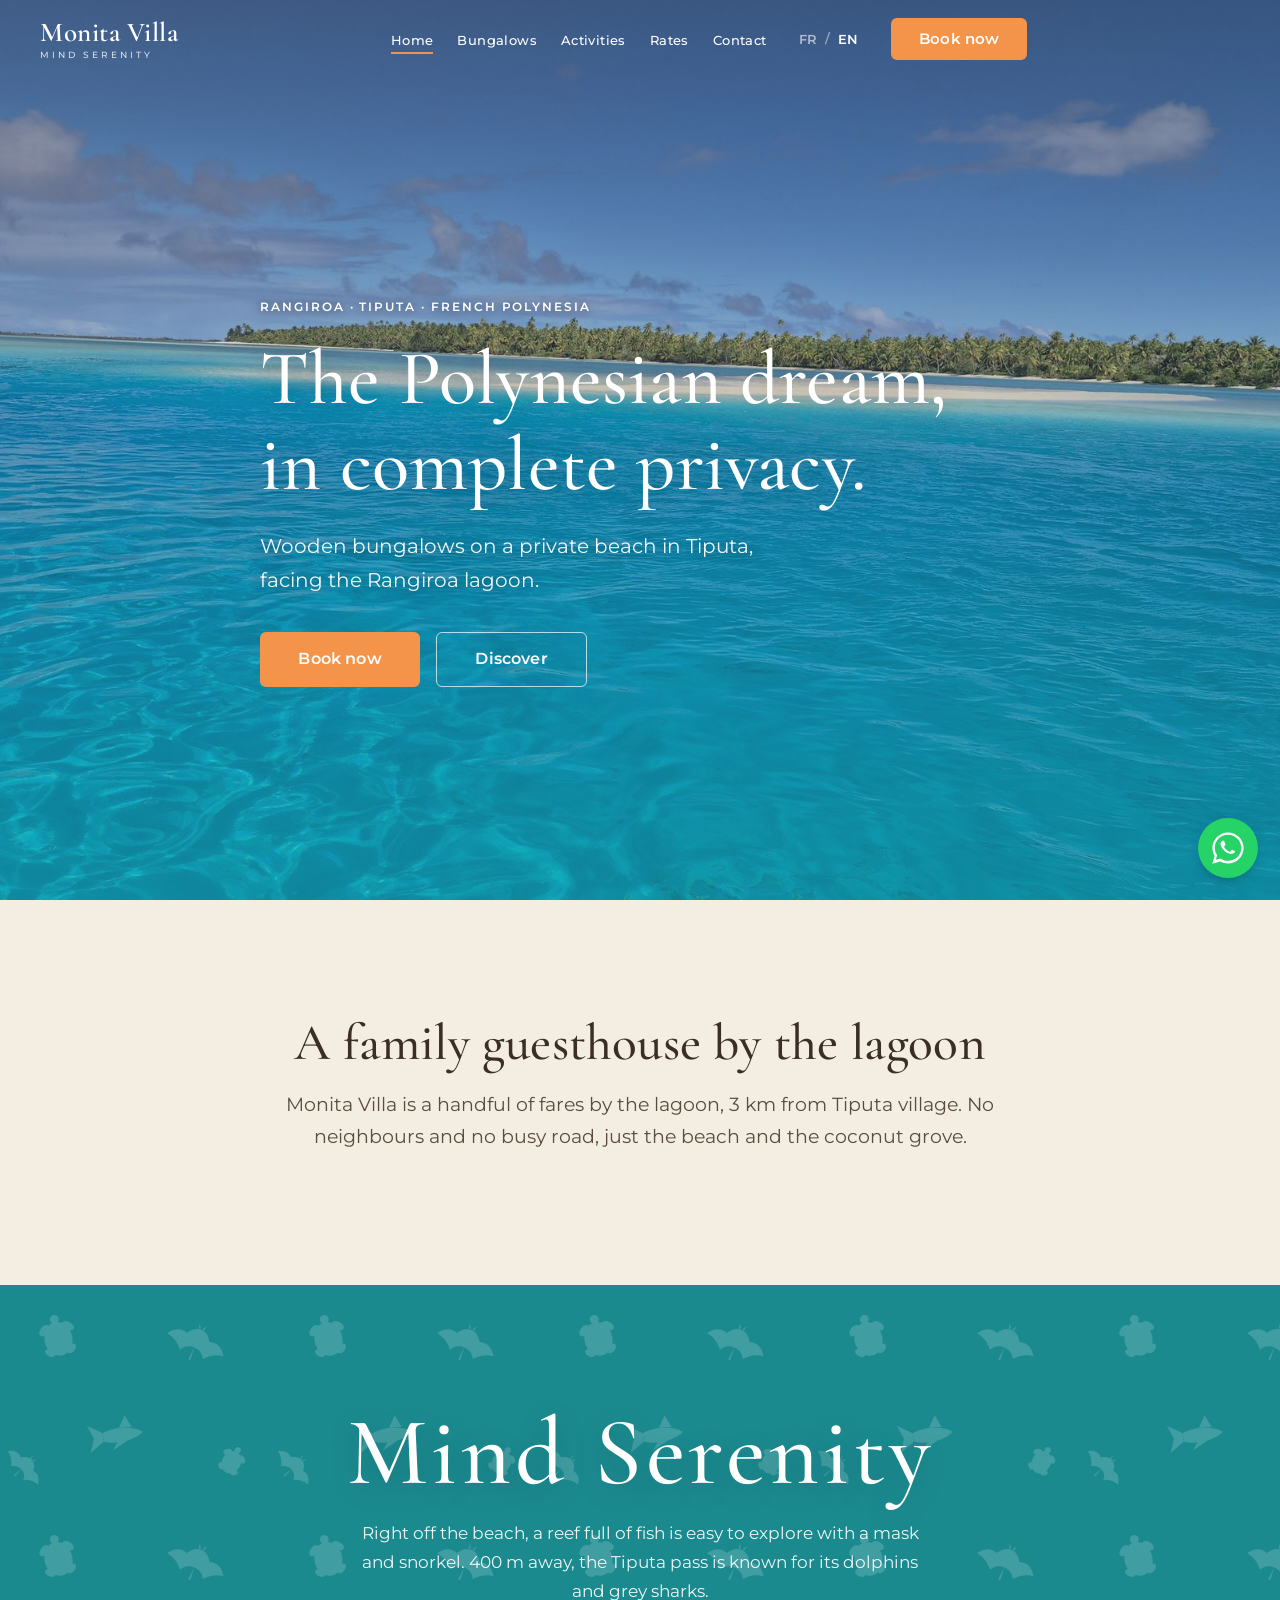
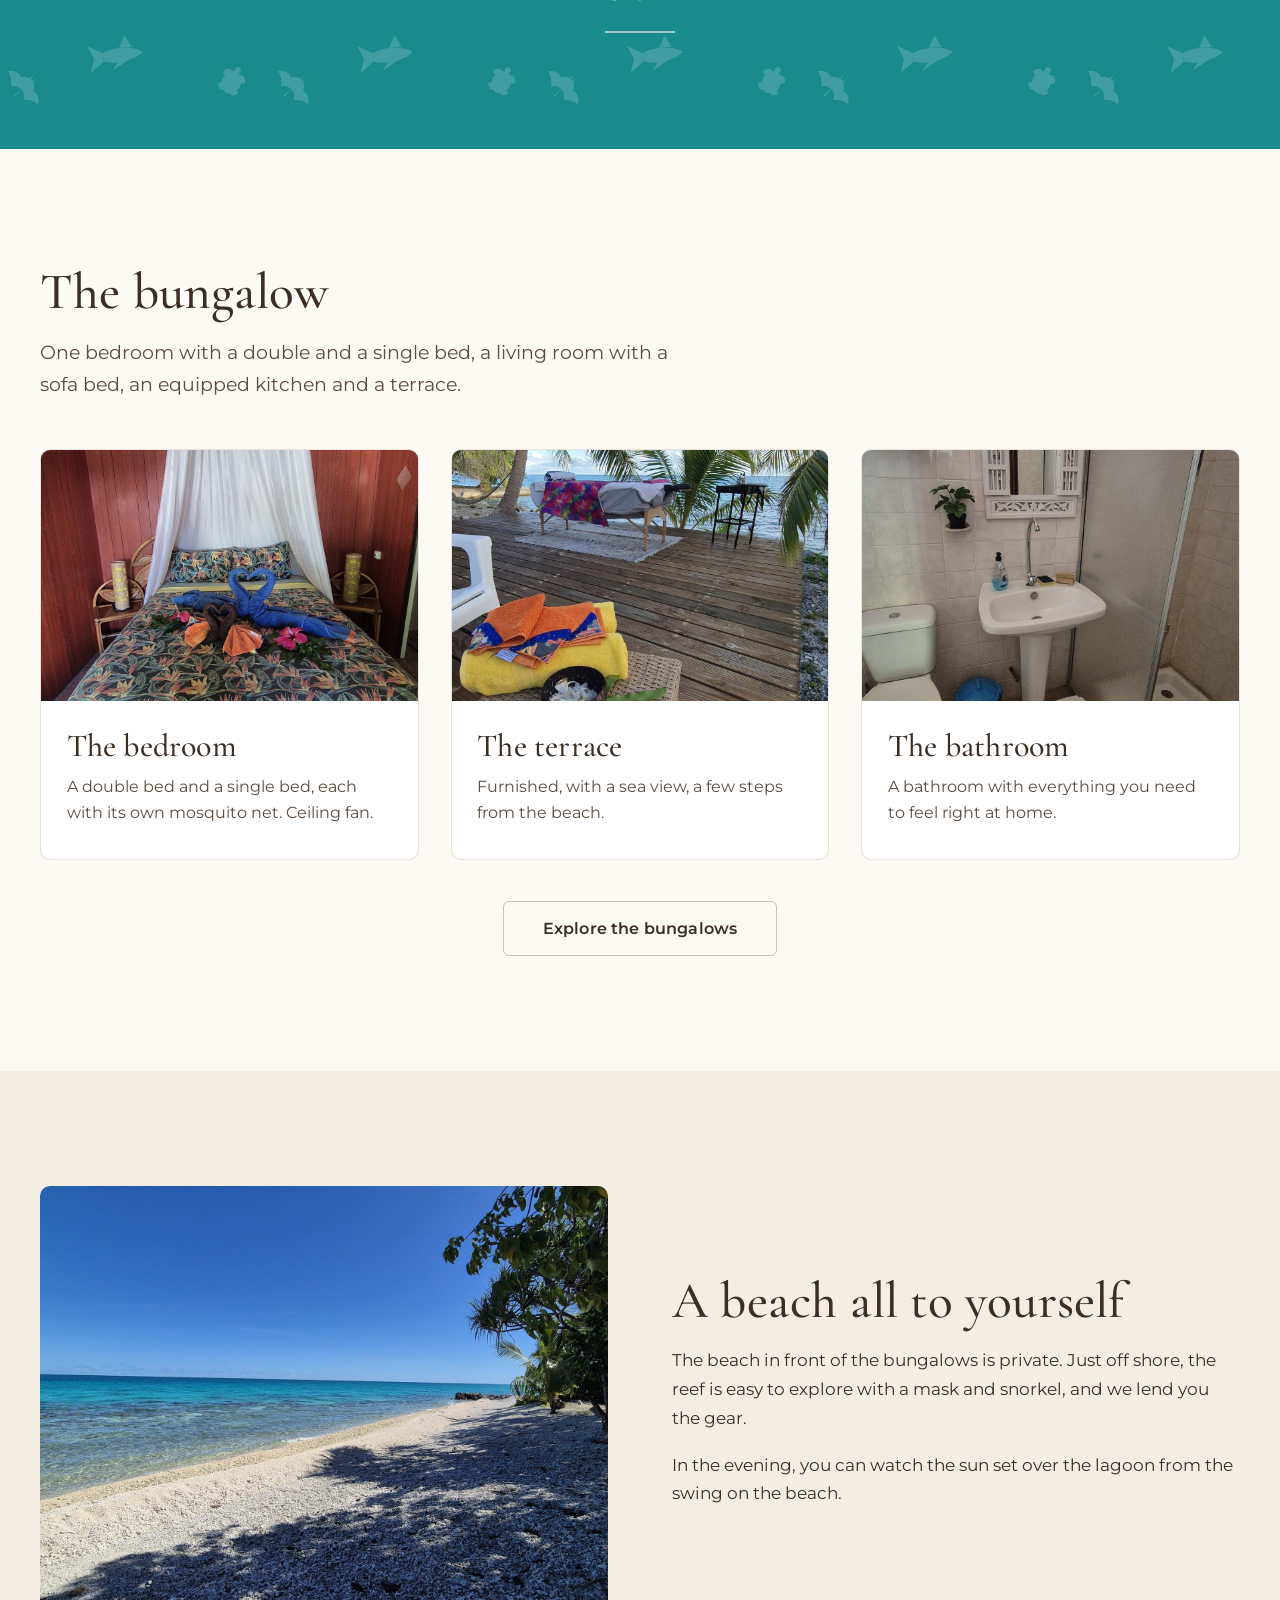
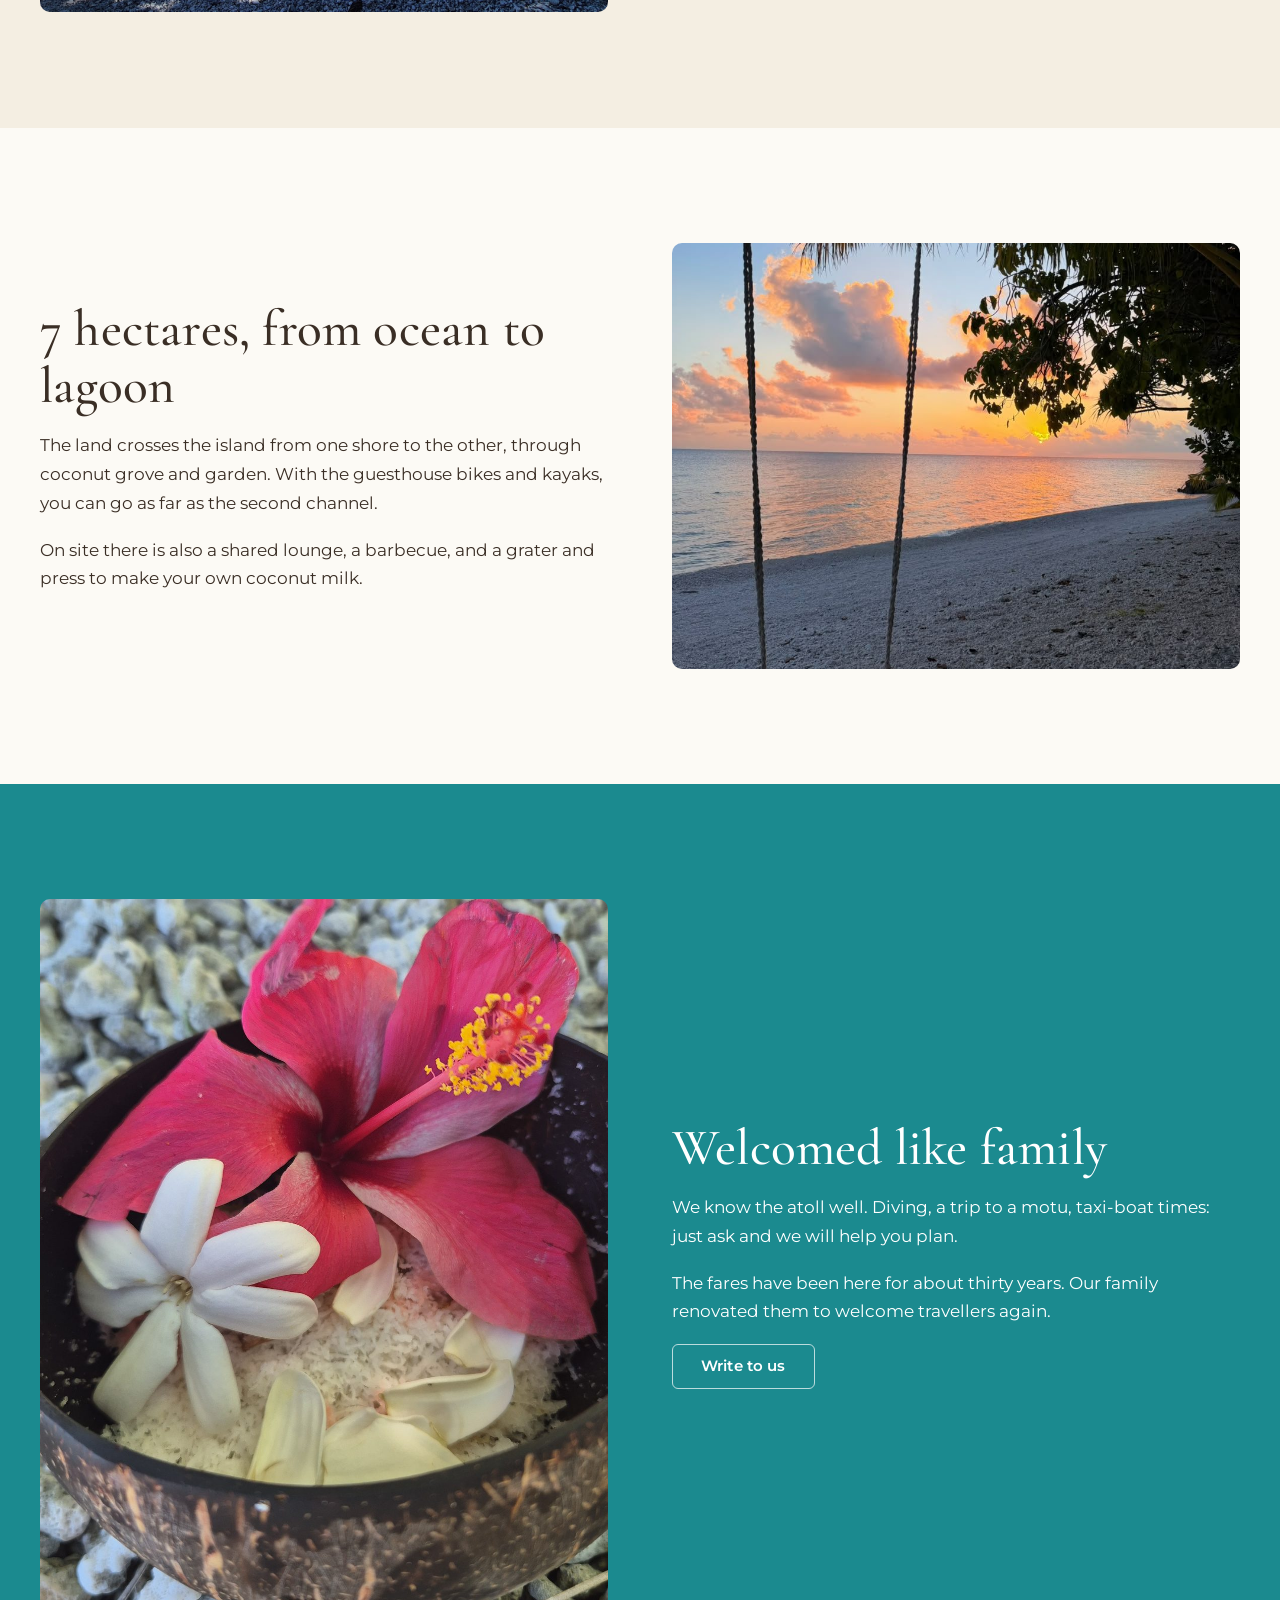
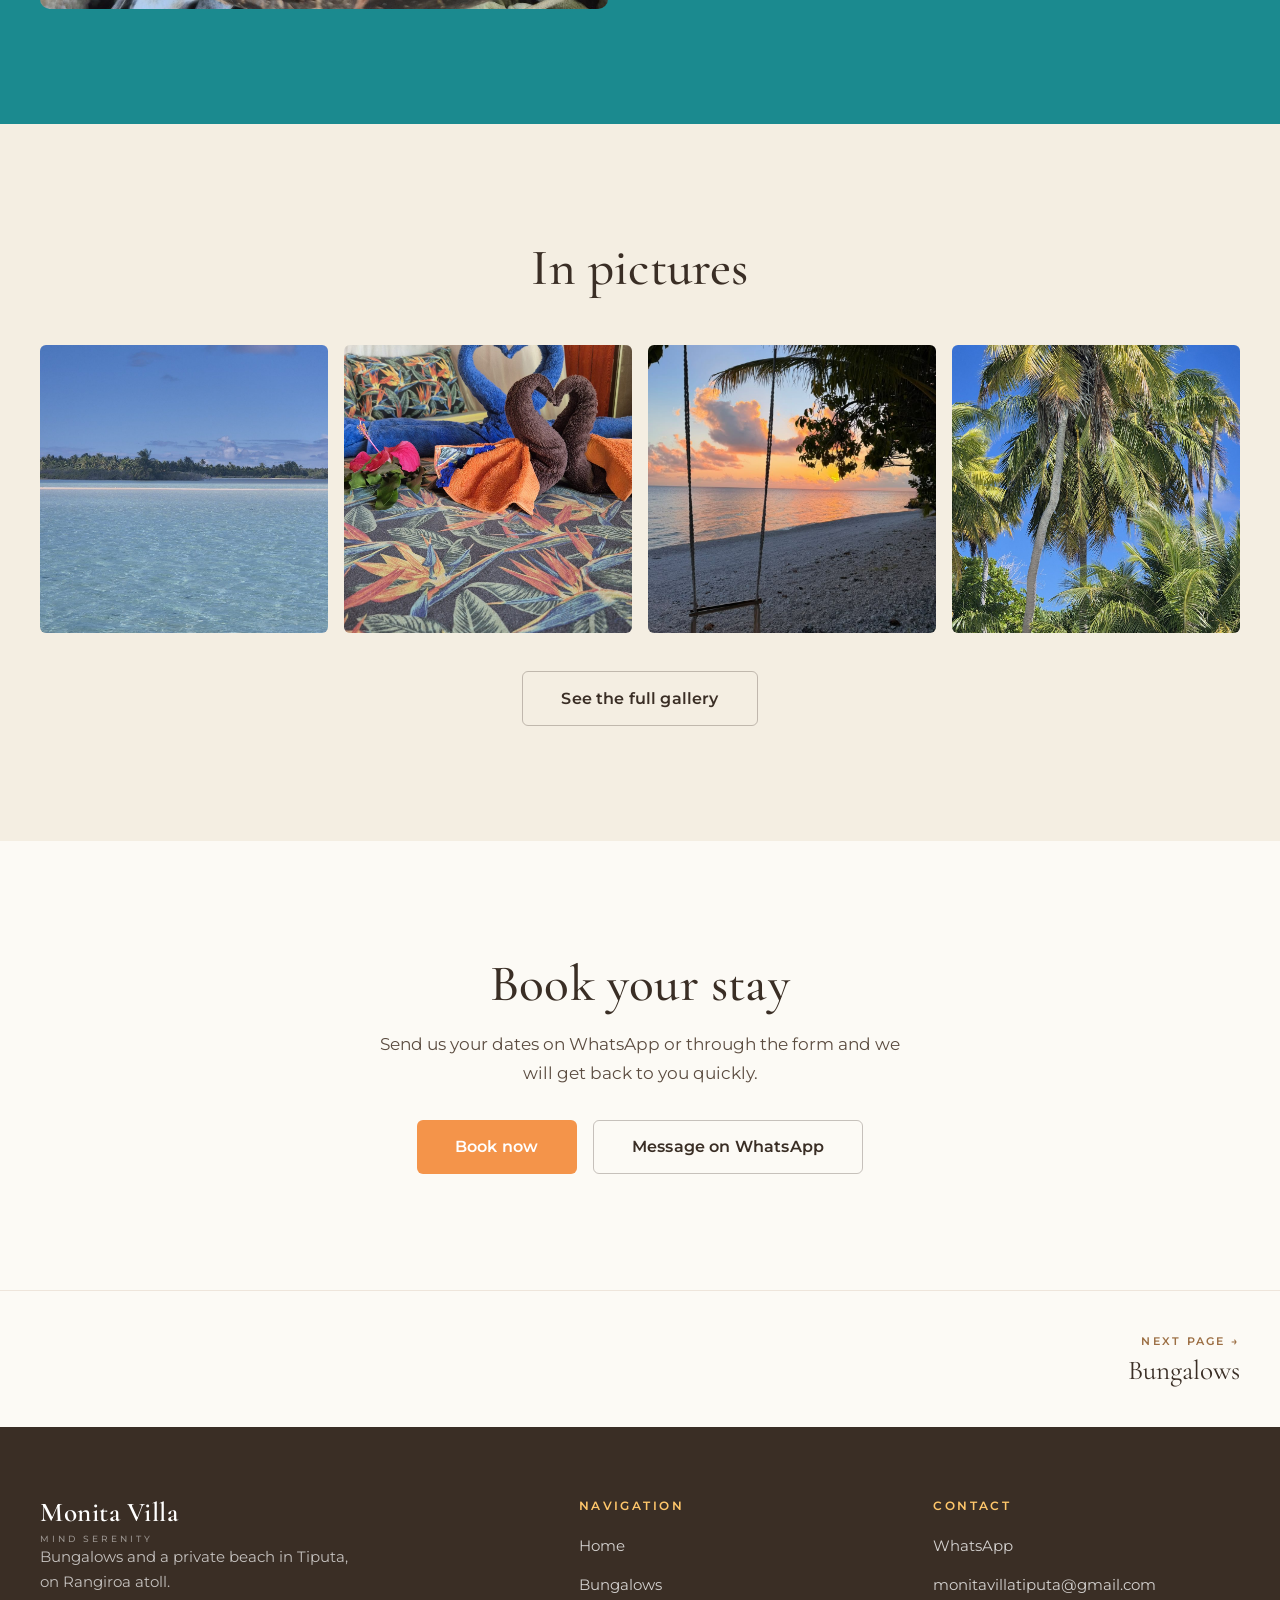
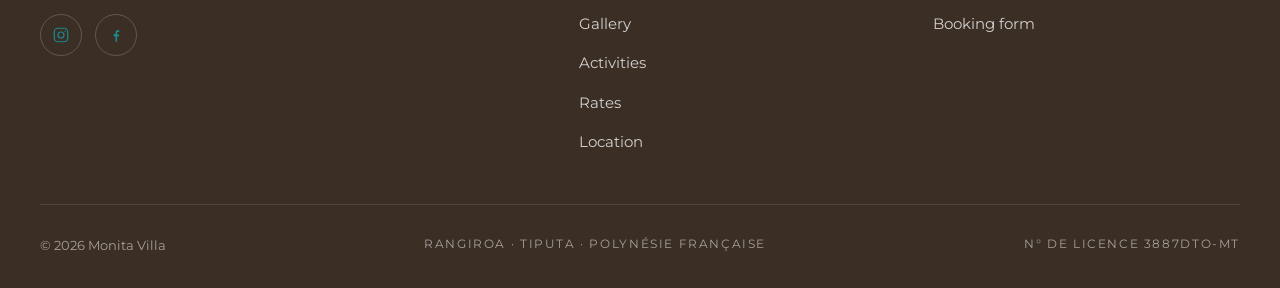
==== commit 848cac8c: "Textes et design moins « gabarit IA » Textes (FR + EN) : - Formules toutes faites remplacées par des" ====
--- a/index.html
+++ b/index.html
@@ -11,7 +11,7 @@
   <link rel="preconnect" href="https://fonts.gstatic.com" crossorigin>
   <link href="https://fonts.googleapis.com/css2?family=Cormorant+Garamond:ital,wght@0,400;0,500;0,600;1,400&family=Montserrat:wght@400;500;600&display=swap" rel="stylesheet">
 
-  <link rel="stylesheet" href="css/style.css?v=20261102c">
+  <link rel="stylesheet" href="css/style.css?v=20261102e">
 </head>
 <body>
 
@@ -53,12 +53,11 @@
            data-fr-alt="Plage privative et lagon turquoise de Monita Villa à Rangiroa"
            data-en-alt="Private beach and turquoise lagoon at Monita Villa, Rangiroa">
     </div>
-    <div class="container hero__inner reveal in">
+    <div class="container hero__inner">
       <span class="eyebrow" data-fr="Rangiroa · Tiputa · Polynésie française" data-en="Rangiroa · Tiputa · French Polynesia">Rangiroa · Tiputa · Polynésie française</span>
       <h1 data-fr="Le rêve polynésien,<br>en toute intimité." data-en="The Polynesian dream,<br>in complete privacy.">Le rêve polynésien,<br>en toute intimité.</h1>
-      <p class="hero__sub" data-fr="Des bungalows de charme au bord du lagon, une plage rien que pour vous et un accueil sincère."
-         data-en="Charming bungalows by the lagoon, a beach all to yourself, and a heartfelt welcome.">
-         Des bungalows de charme au bord du lagon, une plage rien que pour vous et un accueil sincère.</p>
+      <p class="hero__sub" data-fr="Des bungalows en bois sur une plage privée de Tiputa, face au lagon de Rangiroa."
+         data-en="Wooden bungalows on a private beach in Tiputa, facing the Rangiroa lagoon.">Des bungalows en bois sur une plage privée de Tiputa, face au lagon de Rangiroa.</p>
       <div class="hero__actions">
         <a class="btn btn--sunset btn--lg" href="contact.html" data-fr="Réserver maintenant" data-en="Book now">Réserver maintenant</a>
         <a class="btn btn--light btn--lg" href="#decouvrir" data-fr="Découvrir" data-en="Discover">Découvrir</a>
@@ -69,12 +68,10 @@
   <!-- ================= INTRO ================= -->
   <section id="decouvrir" class="section--alt">
     <div class="narrow" style="text-align:center">
-      <span class="eyebrow reveal" data-fr="Bienvenue" data-en="Welcome">Bienvenue</span>
-      <h2 class="reveal d1" data-fr="Une parenthèse hors du temps, au cœur des Tuamotu"
-          data-en="A timeless escape, in the heart of the Tuamotu">Une parenthèse hors du temps, au cœur des Tuamotu</h2>
-      <p class="lead reveal d2" data-fr="À Monita Villa, le temps ralentit. Le clapotis du lagon, l'ombre des cocotiers et le souffle léger de l'alizé composent le décor de vos journées. Ici, pas de foule ni d'agitation : seulement le calme, la nature et l'authenticité d'un accueil polynésien."
-         data-en="At Monita Villa, time slows down. The lapping of the lagoon, the shade of the coconut palms and the gentle trade winds set the scene for your days. No crowds, no rush: only calm, nature and the authenticity of a true Polynesian welcome.">
-         À Monita Villa, le temps ralentit. Le clapotis du lagon, l'ombre des cocotiers et le souffle léger de l'alizé composent le décor de vos journées. Ici, pas de foule ni d'agitation : seulement le calme, la nature et l'authenticité d'un accueil polynésien.</p>
+      <h2 data-fr="Une pension familiale au bord du lagon"
+          data-en="A family guesthouse by the lagoon">Une pension familiale au bord du lagon</h2>
+      <p class="lead" data-fr="Monita Villa, ce sont quelques farés au bord du lagon, à 3 km du village de Tiputa. Pas de voisin ni de route passante, juste la plage et la cocoteraie."
+         data-en="Monita Villa is a handful of fares by the lagoon, 3 km from Tiputa village. No neighbours and no busy road, just the beach and the coconut grove.">Monita Villa, ce sont quelques farés au bord du lagon, à 3 km du village de Tiputa. Pas de voisin ni de route passante, juste la plage et la cocoteraie.</p>
     </div>
   </section>
 
@@ -114,12 +111,10 @@
       <rect width="100%" height="100%" fill="url(#mv-marine)"/>
     </svg>
 
-    <div class="container serenity__inner reveal">
-      <span class="eyebrow" data-fr="Notre philosophie" data-en="Our philosophy">Notre philosophie</span>
+    <div class="container serenity__inner">
       <h2 class="serenity__slogan">Mind Serenity</h2>
-      <p data-fr="Ici, l'esprit s'apaise au rythme du lagon. Entre raies, requins et tortues, Rangiroa vous invite à ralentir, respirer et savourer l'instant."
-         data-en="Here, the mind settles to the rhythm of the lagoon. Among rays, sharks and turtles, Rangiroa invites you to slow down, breathe and savour the moment.">
-         Ici, l'esprit s'apaise au rythme du lagon. Entre raies, requins et tortues, Rangiroa vous invite à ralentir, respirer et savourer l'instant.</p>
+      <p data-fr="Devant la plage, un récif plein de poissons se découvre au masque et tuba. À 400 m, la passe de Tiputa est connue pour ses dauphins et ses requins gris."
+         data-en="Right off the beach, a reef full of fish is easy to explore with a mask and snorkel. 400 m away, the Tiputa pass is known for its dolphins and grey sharks.">Devant la plage, un récif plein de poissons se découvre au masque et tuba. À 400 m, la passe de Tiputa est connue pour ses dauphins et ses requins gris.</p>
       <hr class="serenity__rule">
     </div>
   </section>
@@ -127,53 +122,48 @@
   <!-- ================= APERÇU BUNGALOWS ================= -->
   <section>
     <div class="container">
-      <div class="section-head reveal">
-        <span class="eyebrow" data-fr="L'hébergement" data-en="The stay">L'hébergement</span>
-        <h2 data-fr="Des bungalows en bois naturel, ouverts sur le lagon" data-en="Natural-wood bungalows, open to the lagoon">Des bungalows en bois naturel, ouverts sur le lagon</h2>
-        <p class="lead" data-fr="Chaleureux et raffinés, nos bungalows marient le bois clair et la lumière du Pacifique pour un confort simple et vrai."
-           data-en="Warm and refined, our bungalows blend pale wood and Pacific light for simple, genuine comfort.">
-           Chaleureux et raffinés, nos bungalows marient le bois clair et la lumière du Pacifique pour un confort simple et vrai.</p>
+      <div class="section-head">
+        <h2 data-fr="Le bungalow" data-en="The bungalow">Le bungalow</h2>
+        <p class="lead" data-fr="Une chambre avec un lit double et un lit simple, un salon avec canapé-lit, une cuisine équipée et une terrasse."
+           data-en="One bedroom with a double and a single bed, a living room with a sofa bed, an equipped kitchen and a terrace.">Une chambre avec un lit double et un lit simple, un salon avec canapé-lit, une cuisine équipée et une terrasse.</p>
       </div>
 
       <div class="grid grid-3">
-        <article class="card reveal">
+        <article class="card">
           <div class="card__media">
             <!-- remplacer par la bonne photo : intérieur du bungalow -->
             <img src="PHOTO/2.jpg" loading="lazy" alt="Intérieur d'un bungalow en bois naturel" data-fr-alt="Intérieur d'un bungalow en bois naturel" data-en-alt="Interior of a natural-wood bungalow">
           </div>
           <div class="card__body">
-            <span class="card__tag" data-fr="Intérieur" data-en="Interior">Intérieur</span>
-            <h3 data-fr="Confort & douceur" data-en="Comfort & calm">Confort &amp; douceur</h3>
-            <p data-fr="Un grand lit et une atmosphère apaisante, baignée de lumière naturelle." data-en="A large bed and a soothing atmosphere bathed in natural light.">Un grand lit et une atmosphère apaisante, baignée de lumière naturelle.</p>
+            <h3 data-fr="La chambre" data-en="The bedroom">La chambre</h3>
+            <p data-fr="Lit double et lit simple, chacun avec sa moustiquaire. Ventilateur au plafond." data-en="A double bed and a single bed, each with its own mosquito net. Ceiling fan.">Lit double et lit simple, chacun avec sa moustiquaire. Ventilateur au plafond.</p>
           </div>
         </article>
 
-        <article class="card reveal d1">
+        <article class="card">
           <div class="card__media">
             <!-- remplacer par la bonne photo : terrasse / extérieur du bungalow -->
             <img src="PHOTO/3.jpg" loading="lazy" alt="Terrasse extérieure ombragée d'un bungalow" data-fr-alt="Terrasse extérieure ombragée d'un bungalow" data-en-alt="Shaded outdoor terrace of a bungalow">
           </div>
           <div class="card__body">
-            <span class="card__tag" data-fr="Extérieur" data-en="Outdoors">Extérieur</span>
-            <h3 data-fr="Terrasse & nature" data-en="Terrace & nature">Terrasse &amp; nature</h3>
-            <p data-fr="Une terrasse privée pour savourer le café du matin, les pieds presque dans le sable." data-en="A private terrace to enjoy your morning coffee, almost barefoot in the sand.">Une terrasse privée pour savourer le café du matin, les pieds presque dans le sable.</p>
+            <h3 data-fr="La terrasse" data-en="The terrace">La terrasse</h3>
+            <p data-fr="Meublée, avec vue sur la mer, à quelques pas de la plage." data-en="Furnished, with a sea view, a few steps from the beach.">Meublée, avec vue sur la mer, à quelques pas de la plage.</p>
           </div>
         </article>
 
-        <article class="card reveal d2">
+        <article class="card">
           <div class="card__media">
             <!-- remplacer par la bonne photo : salle de bain -->
             <img src="PHOTO/4.jpg" loading="lazy" alt="Salle de bain du bungalow" data-fr-alt="Salle de bain du bungalow" data-en-alt="Bungalow bathroom">
           </div>
           <div class="card__body">
-            <span class="card__tag" data-fr="Bien-être" data-en="Well-being">Bien-être</span>
-            <h3 data-fr="L'essentiel, en beauté" data-en="The essentials, beautifully">L'essentiel, en beauté</h3>
+            <h3 data-fr="La salle de bain" data-en="The bathroom">La salle de bain</h3>
             <p data-fr="Une salle de bain avec tout le nécessaire pour se sentir comme chez soi." data-en="A bathroom with everything you need to feel right at home.">Une salle de bain avec tout le nécessaire pour se sentir comme chez soi.</p>
           </div>
         </article>
       </div>
 
-      <div style="text-align:center; margin-top:2.6rem" class="reveal">
+      <div style="text-align:center; margin-top:2.6rem">
         <a class="btn btn--ghost btn--lg" href="bungalows.html" data-fr="Découvrir les bungalows" data-en="Explore the bungalows">Découvrir les bungalows</a>
       </div>
     </div>
@@ -183,19 +173,16 @@
   <section class="section--alt">
     <div class="container">
       <div class="split">
-        <div class="split__media framed reveal">
+        <div class="split__media">
           <!-- remplacer par la bonne photo : plage privative / lagon -->
           <img src="PHOTO/5.jpg" loading="lazy" alt="Plage privative bordée par le lagon" data-fr-alt="Plage privative bordée par le lagon" data-en-alt="Private beach bordered by the lagoon">
         </div>
-        <div class="reveal d1">
-          <span class="eyebrow" data-fr="Plage privative & lagon" data-en="Private beach & lagoon">Plage privative &amp; lagon</span>
+        <div>
           <h2 data-fr="Une plage rien que pour vous" data-en="A beach all to yourself">Une plage rien que pour vous</h2>
-          <p data-fr="Le clapotis du lagon pour seule compagnie. Devant Monita Villa s'étire une plage privative aux eaux cristallines, idéale pour la baignade, le snorkeling ou simplement la contemplation."
-             data-en="With only the lagoon for company. In front of Monita Villa stretches a private beach with crystal-clear waters, perfect for swimming, snorkelling or simply contemplation.">
-             Le clapotis du lagon pour seule compagnie. Devant Monita Villa s'étire une plage privative aux eaux cristallines, idéale pour la baignade, le snorkeling ou simplement la contemplation.</p>
-          <p data-fr="Au lever du jour comme au coucher du soleil, le lagon de Rangiroa offre un spectacle de couleurs qui n'appartient qu'à vous."
-             data-en="At dawn as at sunset, the Rangiroa lagoon offers a display of colours that belongs to you alone.">
-             Au lever du jour comme au coucher du soleil, le lagon de Rangiroa offre un spectacle de couleurs qui n'appartient qu'à vous.</p>
+          <p data-fr="La plage devant les bungalows est privée. Juste en face, le récif se découvre au masque et tuba, et nous vous prêtons le matériel."
+             data-en="The beach in front of the bungalows is private. Just off shore, the reef is easy to explore with a mask and snorkel, and we lend you the gear.">La plage devant les bungalows est privée. Juste en face, le récif se découvre au masque et tuba, et nous vous prêtons le matériel.</p>
+          <p data-fr="Le soir, on regarde le soleil se coucher sur le lagon depuis la balançoire de la plage."
+             data-en="In the evening, you can watch the sun set over the lagoon from the swing on the beach.">Le soir, on regarde le soleil se coucher sur le lagon depuis la balançoire de la plage.</p>
         </div>
       </div>
     </div>
@@ -205,19 +192,16 @@
   <section>
     <div class="container">
       <div class="split split--reverse">
-        <div class="split__media framed reveal">
+        <div class="split__media">
           <!-- remplacer par la bonne photo : cocoteraie / terrain spacieux -->
           <img src="PHOTO/10.jpg" loading="lazy" alt="Cocoteraie et grand terrain arboré de la villa" data-fr-alt="Cocoteraie et grand terrain arboré de la villa" data-en-alt="Coconut grove and spacious garden of the villa">
         </div>
-        <div class="reveal d1">
-          <span class="eyebrow" data-fr="Cocoteraie & espaces" data-en="Coconut grove & space">Cocoteraie &amp; espaces</span>
-          <h2 data-fr="Un grand terrain, à l'ombre des cocotiers" data-en="A spacious garden, in the shade of the palms">Un grand terrain, à l'ombre des cocotiers</h2>
-          <p data-fr="Monita Villa s'étend sur un vaste terrain planté de cocotiers, où chacun trouve son coin de tranquillité. Hamac, farniente, lecture ou jeux en famille : l'espace ne manque pas."
-             data-en="Monita Villa spreads across a vast plot planted with coconut palms, where everyone finds their own quiet corner. Hammock, lazing, reading or family games: there is space for all.">
-             Monita Villa s'étend sur un vaste terrain planté de cocotiers, où chacun trouve son coin de tranquillité. Hamac, farniente, lecture ou jeux en famille : l'espace ne manque pas.</p>
-          <p data-fr="Les espaces communs invitent au partage, dans la plus pure tradition d'hospitalité polynésienne."
-             data-en="The shared spaces invite togetherness, in the purest tradition of Polynesian hospitality.">
-             Les espaces communs invitent au partage, dans la plus pure tradition d'hospitalité polynésienne.</p>
+        <div>
+          <h2 data-fr="7 hectares, de l'océan au lagon" data-en="7 hectares, from ocean to lagoon">7 hectares, de l'océan au lagon</h2>
+          <p data-fr="Le terrain traverse l'île d'un rivage à l'autre, entre cocoteraie et jardin. Avec les vélos et les kayaks de la pension, on peut pousser jusqu'au deuxième chenal."
+             data-en="The land crosses the island from one shore to the other, through coconut grove and garden. With the guesthouse bikes and kayaks, you can go as far as the second channel.">Le terrain traverse l'île d'un rivage à l'autre, entre cocoteraie et jardin. Avec les vélos et les kayaks de la pension, on peut pousser jusqu'au deuxième chenal.</p>
+          <p data-fr="Sur place, il y a aussi un salon commun, un barbecue, et une râpe et une presse pour faire votre lait de coco."
+             data-en="On site there is also a shared lounge, a barbecue, and a grater and press to make your own coconut milk.">Sur place, il y a aussi un salon commun, un barbecue, et une râpe et une presse pour faire votre lait de coco.</p>
         </div>
       </div>
     </div>
@@ -227,19 +211,16 @@
   <section class="section--lagon">
     <div class="container">
       <div class="split">
-        <div class="split__media split__media--tall reveal" style="aspect-ratio:4/5">
+        <div class="split__media split__media--tall" style="aspect-ratio:4/5">
           <!-- Section « L'accueil » : image d'accueil polynésien (tiaré et hibiscus) -->
           <img src="PHOTO/7.jpg" loading="lazy" alt="Accueil polynésien à Monita Villa : tiaré et hibiscus" data-fr-alt="Accueil polynésien à Monita Villa : tiaré et hibiscus" data-en-alt="A Polynesian welcome at Monita Villa: tiare and hibiscus">
         </div>
-        <div class="reveal d1">
-          <span class="eyebrow" data-fr="L'accueil" data-en="Hospitality">L'accueil</span>
-          <h2 data-fr="Ici, on vous accueille comme un proche" data-en="Here, you are welcomed like family">Ici, on vous accueille comme un proche</h2>
-          <p data-fr="Une parenthèse hors du temps, dans la pure tradition de l'hospitalité polynésienne. Nous connaissons chaque recoin de l'atoll et partageons volontiers nos adresses, nos conseils et le sourire de Rangiroa."
-             data-en="A timeless escape, in the true tradition of Polynesian hospitality. We know every corner of the atoll and gladly share our favourite spots, our advice and the smile of Rangiroa.">
-             Une parenthèse hors du temps, dans la pure tradition de l'hospitalité polynésienne. Nous connaissons chaque recoin de l'atoll et partageons volontiers nos adresses, nos conseils et le sourire de Rangiroa.</p>
-          <p data-fr="Une famille, un lieu : les farés de Monita Villa existent depuis une trentaine d'années et ont été patiemment rénovés pour vous accueillir aujourd'hui."
-             data-en="One family, one place: the fares of Monita Villa have stood for some thirty years and have been patiently renovated to welcome you today.">
-             Une famille, un lieu : les farés de Monita Villa existent depuis une trentaine d'années et ont été patiemment rénovés pour vous accueillir aujourd'hui.</p>
+        <div>
+          <h2 data-fr="Accueilli comme un proche" data-en="Welcomed like family">Accueilli comme un proche</h2>
+          <p data-fr="Nous connaissons bien l'atoll. Plongée, sortie sur un motu, horaires du taxi-boat : demandez-nous, on vous aide à organiser."
+             data-en="We know the atoll well. Diving, a trip to a motu, taxi-boat times: just ask and we will help you plan.">Nous connaissons bien l'atoll. Plongée, sortie sur un motu, horaires du taxi-boat : demandez-nous, on vous aide à organiser.</p>
+          <p data-fr="Les farés existent depuis une trentaine d'années. Notre famille les a rénovés pour recevoir à nouveau des voyageurs."
+             data-en="The fares have been here for about thirty years. Our family renovated them to welcome travellers again.">Les farés existent depuis une trentaine d'années. Notre famille les a rénovés pour recevoir à nouveau des voyageurs.</p>
           <a class="btn btn--light" href="contact.html" data-fr="Nous écrire" data-en="Write to us">Nous écrire</a>
         </div>
       </div>
@@ -249,18 +230,17 @@
   <!-- ================= BANDE GALERIE ================= -->
   <section class="section--alt">
     <div class="container">
-      <div class="section-head center reveal">
-        <span class="eyebrow" data-fr="Galerie" data-en="Gallery">Galerie</span>
-        <h2 data-fr="Quelques instants de Monita Villa" data-en="A few moments at Monita Villa">Quelques instants de Monita Villa</h2>
-      </div>
-      <div class="gallery-strip reveal d1">
+      <div class="section-head center">
+        <h2 data-fr="En photos" data-en="In pictures">En photos</h2>
+      </div>
+      <div class="gallery-strip">
         <!-- remplacer par les bonnes photos : aperçu galerie -->
         <figure data-lightbox><img src="PHOTO/8.jpg" loading="lazy" alt="Vue du lagon" data-fr-alt="Vue du lagon" data-en-alt="Lagoon view"></figure>
         <figure data-lightbox><img src="PHOTO/9.jpg" loading="lazy" alt="Détail du bungalow" data-fr-alt="Détail du bungalow" data-en-alt="Bungalow detail"></figure>
         <figure data-lightbox><img src="PHOTO/10.jpg" loading="lazy" alt="Coucher de soleil sur la plage privative" data-fr-alt="Coucher de soleil sur la plage privative" data-en-alt="Sunset over the private beach"></figure>
         <figure data-lightbox><img src="PHOTO/11.jpg" loading="lazy" alt="Cocotiers au bord de l'eau" data-fr-alt="Cocotiers au bord de l'eau" data-en-alt="Palms by the water"></figure>
       </div>
-      <div style="text-align:center; margin-top:2.4rem" class="reveal">
+      <div style="text-align:center; margin-top:2.4rem">
         <a class="btn btn--ghost btn--lg" href="bungalows.html#galerie" data-fr="Voir toute la galerie" data-en="See the full gallery">Voir toute la galerie</a>
       </div>
     </div>
@@ -268,15 +248,13 @@
 
   <!-- ================= CTA FINAL ================= -->
   <section class="cta-band">
-    <div class="container reveal">
-      <span class="eyebrow" style="color:rgba(255,255,255,.9)" data-fr="Réservation" data-en="Booking">Réservation</span>
-      <h2 data-fr="Prêt à vivre Rangiroa ?" data-en="Ready to experience Rangiroa?">Prêt à vivre Rangiroa ?</h2>
-      <p data-fr="Contactez-nous pour vérifier les disponibilités et préparer votre séjour à Monita Villa."
-         data-en="Contact us to check availability and plan your stay at Monita Villa.">
-         Contactez-nous pour vérifier les disponibilités et préparer votre séjour à Monita Villa.</p>
+    <div class="container">
+      <h2 data-fr="Réserver votre séjour" data-en="Book your stay">Réserver votre séjour</h2>
+      <p data-fr="Envoyez-nous vos dates par WhatsApp ou par le formulaire, on vous répond rapidement."
+         data-en="Send us your dates on WhatsApp or through the form and we will get back to you quickly.">Envoyez-nous vos dates par WhatsApp ou par le formulaire, on vous répond rapidement.</p>
       <div class="hero__actions">
-        <a class="btn btn--light btn--lg" href="contact.html" data-fr="Réserver maintenant" data-en="Book now">Réserver maintenant</a>
-        <a class="btn btn--light btn--lg" href="https://wa.me/68987000507?text=Iaorana%2C%20je%20souhaite%20des%20informations%20sur%20Monita%20Villa" target="_blank" rel="noopener" data-fr="Écrire sur WhatsApp" data-en="Message on WhatsApp">Écrire sur WhatsApp</a>
+        <a class="btn btn--sunset btn--lg" href="contact.html" data-fr="Réserver maintenant" data-en="Book now">Réserver maintenant</a>
+        <a class="btn btn--ghost btn--lg" href="https://wa.me/68987000507?text=Iaorana%2C%20je%20souhaite%20des%20informations%20sur%20Monita%20Villa" target="_blank" rel="noopener" data-fr="Écrire sur WhatsApp" data-en="Message on WhatsApp">Écrire sur WhatsApp</a>
       </div>
     </div>
   </section>
@@ -294,9 +272,8 @@
       <div class="footer-grid">
         <div class="footer-about">
           <span class="brand">Monita Villa<small>Mind Serenity</small></span>
-          <p data-fr="Bungalows de charme et plage privative au bord du lagon de Rangiroa. Le rêve polynésien, en toute intimité."
-             data-en="Charming bungalows and a private beach by the Rangiroa lagoon. The Polynesian dream, in complete privacy.">
-             Bungalows de charme et plage privative au bord du lagon de Rangiroa. Le rêve polynésien, en toute intimité.</p>
+          <p data-fr="Bungalows et plage privée à Tiputa, sur l'atoll de Rangiroa."
+             data-en="Bungalows and a private beach in Tiputa, on Rangiroa atoll.">Bungalows et plage privée à Tiputa, sur l'atoll de Rangiroa.</p>
           <div class="footer-socials">
             <!-- remplacer le href par votre page Instagram -->
             <a href="https://www.instagram.com/rairoamonitavilla/" aria-label="Instagram" target="_blank" rel="noopener">
@@ -347,6 +324,6 @@
   </a>
 
   <script>document.getElementById('year').textContent = new Date().getFullYear();</script>
-  <script src="js/main.js?v=20261102c"></script>
+  <script src="js/main.js?v=20261102e"></script>
 </body>
 </html>
--- a/css/style.css
+++ b/css/style.css
@@ -1,721 +1,630 @@
-/* =========================================================
-   MONITA VILLA — Feuille de styles principale
-   Rangiroa · Tiputa · Polynésie française
-   Direction artistique : luxe tropical, simple et lumineux
-   ========================================================= */
-
-/* ---------- 1. Variables & réglages de base ---------- */
-:root {
-  /* Palette */
-  --ivoire:          #FCFAF5; /* Fond principal */
-  --bois-fonce:      #3A2E25; /* Texte / contraste */
-  --bois-naturel:    #9C6F44; /* Accents, bordures */
-  --lagon:           #2EC4B6; /* Turquoise — liens, zones lagon */
-  --lagon-profond:   #1B8A8F; /* Bleu-vert profond */
-  --sunset:          #F4944A; /* Orange chaud — CTA */
-  --sunset-clair:    #FFC76B; /* Jaune doré — dégradés */
-
-  /* Dérivés */
-  --ivoire-2:        #F4EEE2; /* Fond de section alterné */
-  --voile-sombre:    rgba(58, 46, 37, 0.55);
-  --grad-sunset:     linear-gradient(135deg, #FFC76B 0%, #F4944A 100%);
-  --grad-lagon:      linear-gradient(135deg, #2EC4B6 0%, #1B8A8F 100%);
-
-  /* Typographie */
-  --serif: 'Cormorant Garamond', Georgia, 'Times New Roman', serif;
-  --sans:  'Montserrat', system-ui, -apple-system, sans-serif;
-
-  /* Mesures */
-  --max:        1200px;
-  --header-h:   78px;
-  --radius:     14px;
-  --radius-lg:  24px;
-  --shadow-soft: 0 18px 50px -24px rgba(58, 46, 37, 0.35);
-  --shadow-card: 0 14px 38px -20px rgba(58, 46, 37, 0.45);
-  --ease: cubic-bezier(0.22, 0.61, 0.36, 1);
-}
-
-* { margin: 0; padding: 0; box-sizing: border-box; }
-
-html { scroll-behavior: smooth; }
-
-/* Les ancres (#galerie, #localisation…) s'arrêtent sous l'en-tête fixe */
-[id] { scroll-margin-top: calc(var(--header-h) + 1rem); }
-
-body {
-  font-family: var(--sans);
-  color: var(--bois-fonce);
-  background: var(--ivoire);
-  line-height: 1.7;
-  font-weight: 400;
-  font-size: 17px;
-  overflow-x: hidden;
-  -webkit-font-smoothing: antialiased;
-}
-
-img { display: block; max-width: 100%; }
-
-a { color: var(--lagon-profond); text-decoration: none; transition: color .25s var(--ease); }
-a:hover { color: var(--lagon); }
-
-/* ---------- 2. Typographie ---------- */
-h1, h2, h3, h4 {
-  font-family: var(--serif);
-  font-weight: 500;
-  line-height: 1.12;
-  color: var(--bois-fonce);
-  letter-spacing: .2px;
-}
-
-h1 { font-size: clamp(2.6rem, 6vw, 5rem); }
-h2 { font-size: clamp(2rem, 4.2vw, 3.2rem); }
-h3 { font-size: clamp(1.4rem, 2.6vw, 2rem); }
-
-p { margin-bottom: 1.1rem; }
-
-/* Sur-titre majuscule espacé */
-.eyebrow {
-  font-family: var(--sans);
-  font-size: .76rem;
-  font-weight: 600;
-  text-transform: uppercase;
-  letter-spacing: .32em;
-  color: var(--bois-naturel);
-  margin-bottom: 1.1rem;
-  display: inline-block;
-}
-.eyebrow::before {
-  content: "";
-  display: inline-block;
-  width: 26px;
-  height: 1px;
-  background: var(--bois-naturel);
-  vertical-align: middle;
-  margin-right: .8em;
-  opacity: .7;
-}
-
-.lead { font-size: 1.18rem; color: #5b4c40; }
-
-/* ---------- 3. Conteneurs & sections ---------- */
-.container { width: min(100% - 3rem, var(--max)); margin-inline: auto; }
-.narrow    { width: min(100% - 3rem, 760px); margin-inline: auto; }
-
-section { padding: clamp(4rem, 9vw, 7.5rem) 0; }
-.section--alt { background: var(--ivoire-2); }
-.section--lagon { background: var(--grad-lagon); color: #fff; }
-.section--lagon h1, .section--lagon h2, .section--lagon h3 { color: #fff; }
-.section--lagon .eyebrow { color: rgba(255,255,255,.85); }
-.section--lagon .eyebrow::before { background: rgba(255,255,255,.85); }
-
-.section-head { max-width: 640px; margin-bottom: 3rem; }
-.section-head.center { margin-inline: auto; text-align: center; }
-
-/* ---------- 4. Boutons ---------- */
-.btn {
-  display: inline-flex;
-  align-items: center;
-  gap: .55em;
-  font-family: var(--sans);
-  font-weight: 600;
-  font-size: .92rem;
-  letter-spacing: .04em;
-  padding: .95em 1.9em;
-  border-radius: 100px;
-  border: none;
-  cursor: pointer;
-  transition: transform .3s var(--ease), box-shadow .3s var(--ease), background .3s var(--ease), color .3s var(--ease);
-  text-align: center;
-  line-height: 1;
-}
-.btn--sunset {
-  background: var(--grad-sunset);
-  color: #fff;
-  box-shadow: 0 12px 26px -12px rgba(244, 148, 74, .8);
-}
-.btn--sunset:hover {
-  color: #fff;
-  transform: translateY(-3px);
-  box-shadow: 0 18px 34px -12px rgba(244, 148, 74, .95);
-}
-.btn--ghost {
-  background: transparent;
-  color: var(--bois-fonce);
-  border: 1.5px solid rgba(58,46,37,.28);
-}
-.btn--ghost:hover { border-color: var(--bois-fonce); color: var(--bois-fonce); transform: translateY(-3px); }
-.btn--light {
-  background: rgba(255,255,255,.14);
-  color: #fff;
-  border: 1.5px solid rgba(255,255,255,.6);
-  backdrop-filter: blur(4px);
-}
-.btn--light:hover { background: #fff; color: var(--bois-fonce); transform: translateY(-3px); }
-.btn--lagon { background: var(--grad-lagon); color: #fff; box-shadow: 0 12px 26px -12px rgba(27,138,143,.7); }
-.btn--lagon:hover { color: #fff; transform: translateY(-3px); }
-.btn--lg { padding: 1.15em 2.4em; font-size: 1rem; }
-
-/* ---------- 5. En-tête / navigation ---------- */
-.site-header {
-  position: fixed;
-  inset: 0 0 auto 0;
-  height: var(--header-h);
-  z-index: 1000;
-  display: flex;
-  align-items: center;
-  transition: background .4s var(--ease), box-shadow .4s var(--ease), height .4s var(--ease);
-}
-.site-header .container {
-  display: flex;
-  align-items: center;
-  justify-content: space-between;
-  gap: 1.5rem;
-}
-.brand {
-  font-family: var(--serif);
-  font-size: 1.7rem;
-  font-weight: 600;
-  letter-spacing: .5px;
-  color: #fff;
-  line-height: 1;
-  transition: color .4s var(--ease);
-}
-.brand small {
-  display: block;
-  font-family: var(--sans);
-  font-size: .58rem;
-  letter-spacing: .32em;
-  text-transform: uppercase;
-  font-weight: 500;
-  opacity: .8;
-  margin-top: .25rem;
-}
-
-.nav { display: flex; align-items: center; gap: 1.7rem; }
-.nav-links { display: flex; gap: 1.5rem; list-style: none; align-items: center; }
-.nav-links a {
-  font-family: var(--sans);
-  font-size: .82rem;
-  font-weight: 500;
-  letter-spacing: .03em;
-  color: #fff;
-  position: relative;
-  padding: .3rem 0;
-  transition: color .3s var(--ease);
-}
-.nav-links a::after {
-  content: "";
-  position: absolute;
-  left: 0; bottom: -2px;
-  width: 0; height: 2px;
-  background: var(--sunset);
-  transition: width .3s var(--ease);
-}
-.nav-links a:hover::after,
-.nav-links a.active::after { width: 100%; }
-
-/* Sélecteur de langue */
-.lang-switch { display: flex; align-items: center; gap: .15rem; font-size: .8rem; font-weight: 600; }
-.lang-switch button {
-  background: none; border: none; cursor: pointer;
-  font-family: var(--sans); font-weight: 600; font-size: .8rem;
-  color: rgba(255,255,255,.6);
-  padding: .2rem .35rem; transition: color .25s;
-}
-.lang-switch button.active { color: #fff; }
-.lang-switch .sep { color: rgba(255,255,255,.45); }
-
-/* Outils de droite de l'en-tête (FR/EN mobile + menu) */
-.header-tools { display: flex; align-items: center; gap: .9rem; }
-.lang-switch--mobile { display: none; }
-
-/* État opaque (au scroll) */
-.site-header.scrolled {
-  background: rgba(252, 250, 245, .96);
-  box-shadow: 0 6px 30px -18px rgba(58,46,37,.5);
-  height: 66px;
-  backdrop-filter: blur(8px);
-}
-.site-header.scrolled .brand,
-.site-header.scrolled .nav-links a { color: var(--bois-fonce); }
-.site-header.scrolled .lang-switch button { color: rgba(58,46,37,.45); }
-.site-header.scrolled .lang-switch button.active { color: var(--bois-fonce); }
-.site-header.scrolled .lang-switch .sep { color: rgba(58,46,37,.35); }
-.site-header.scrolled .hamburger span { background: var(--bois-fonce); }
-
-/* En-tête sur pages internes (pas de hero plein écran) : opaque d'emblée */
-.site-header.solid {
-  background: rgba(252, 250, 245, .96);
-  box-shadow: 0 6px 30px -18px rgba(58,46,37,.5);
-  backdrop-filter: blur(8px);
-}
-.site-header.solid .brand,
-.site-header.solid .nav-links a { color: var(--bois-fonce); }
-.site-header.solid .lang-switch button { color: rgba(58,46,37,.45); }
-.site-header.solid .lang-switch button.active { color: var(--bois-fonce); }
-.site-header.solid .lang-switch .sep { color: rgba(58,46,37,.35); }
-.site-header.solid .hamburger span { background: var(--bois-fonce); }
-
-/* Hamburger */
-.hamburger {
-  display: none;
-  flex-direction: column;
-  justify-content: center;
-  gap: 5px;
-  width: 30px; height: 30px;
-  background: none; border: none; cursor: pointer;
-  z-index: 1100;
-}
-.hamburger span {
-  display: block; height: 2px; width: 100%;
-  background: #fff; border-radius: 2px;
-  transition: transform .35s var(--ease), opacity .25s var(--ease), background .3s;
-}
-.hamburger.open span { background: var(--bois-fonce); }
-.hamburger.open span:nth-child(1) { transform: translateY(7px) rotate(45deg); }
-.hamburger.open span:nth-child(2) { opacity: 0; }
-.hamburger.open span:nth-child(3) { transform: translateY(-7px) rotate(-45deg); }
-
-.header-cta { display: inline-flex; }
-
-/* ---------- 6. Hero ---------- */
-.hero {
-  position: relative;
-  min-height: 100svh;
-  display: flex;
-  align-items: center;
-  color: #fff;
-  overflow: hidden;
-}
-.hero__media { position: absolute; inset: 0; z-index: -2; }
-.hero__media img { width: 100%; height: 100%; object-fit: cover; }
-.hero::after {
-  content: "";
-  position: absolute; inset: 0; z-index: -1;
-  background: linear-gradient(180deg, rgba(58,46,37,.42) 0%, rgba(58,46,37,.18) 38%, rgba(27,138,143,.5) 100%);
-}
-.hero__inner { max-width: 760px; padding-top: var(--header-h); }
-.hero h1 { color: #fff; text-shadow: 0 4px 40px rgba(0,0,0,.35); margin-bottom: 1.3rem; }
-.hero__sub { font-size: 1.25rem; max-width: 540px; margin-bottom: 2.2rem; color: rgba(255,255,255,.94); text-shadow: 0 2px 14px rgba(0,0,0,.35); }
-/* Sur-titre du hero : blanc + ombre portée pour rester lisible sur la photo */
-.hero .eyebrow { color: #fff; text-shadow: 0 1px 10px rgba(0,0,0,.55); }
-.hero .eyebrow::before { background: #fff; opacity: .9; }
-.hero__actions { display: flex; gap: 1rem; flex-wrap: wrap; }
-
-
-/* Petit hero de page interne */
-.page-hero {
-  position: relative;
-  padding: calc(var(--header-h) + 5.5rem) 0 5.5rem;
-  color: #fff;
-  text-align: center;
-  overflow: hidden;
-}
-.page-hero__media { position: absolute; inset: 0; z-index: -2; }
-.page-hero__media img { width: 100%; height: 100%; object-fit: cover; }
-.page-hero::after {
-  content: ""; position: absolute; inset: 0; z-index: -1;
-  background: linear-gradient(180deg, rgba(58,46,37,.5), rgba(27,138,143,.55));
-}
-.page-hero h1 { color: #fff; text-shadow: 0 3px 30px rgba(0,0,0,.35); }
-.page-hero .eyebrow { color: #fff; text-shadow: 0 1px 10px rgba(0,0,0,.5); }
-.page-hero .eyebrow::before { background: rgba(255,255,255,.85); }
-.page-hero p { color: rgba(255,255,255,.92); max-width: 600px; margin: 1rem auto 0; }
-
-/* ---------- 7. Composition photo + texte ---------- */
-.split {
-  display: grid;
-  grid-template-columns: 1fr 1fr;
-  gap: clamp(2rem, 5vw, 4.5rem);
-  align-items: center;
-}
-.split + .split { margin-top: clamp(3.5rem, 7vw, 6rem); }
-.split--reverse .split__media { order: 2; }
-.split__media {
-  position: relative;
-  border-radius: var(--radius-lg);
-  overflow: hidden;
-  box-shadow: var(--shadow-soft);
-  aspect-ratio: 4 / 3;
-}
-.split__media img { width: 100%; height: 100%; object-fit: cover; transition: transform 1.2s var(--ease); }
-.split__media:hover img { transform: scale(1.05); }
-.split__media--tall { aspect-ratio: 3 / 4; }
-
-/* Cadre décoratif bois */
-.framed { position: relative; }
-.framed::before {
-  content: ""; position: absolute; inset: 14px;
-  border: 1px solid rgba(255,255,255,.5);
-  border-radius: calc(var(--radius-lg) - 8px);
-  pointer-events: none; z-index: 2;
-}
-
-/* ---------- 8. Cartes (bungalows / activités / tarifs) ---------- */
-.grid { display: grid; gap: 2rem; }
-.grid-2 { grid-template-columns: repeat(2, 1fr); }
-.grid-3 { grid-template-columns: repeat(3, 1fr); }
-
-.card {
-  background: #fff;
-  border-radius: var(--radius-lg);
-  overflow: hidden;
-  box-shadow: var(--shadow-card);
-  transition: transform .4s var(--ease), box-shadow .4s var(--ease);
-  display: flex; flex-direction: column;
-  border: 1px solid rgba(156,111,68,.1);
-}
-.card:hover { transform: translateY(-6px); box-shadow: 0 26px 54px -22px rgba(58,46,37,.5); }
-.card__media { aspect-ratio: 3 / 2; overflow: hidden; }
-.card__media img { width: 100%; height: 100%; object-fit: cover; transition: transform 1s var(--ease); }
-.card:hover .card__media img { transform: scale(1.07); }
-.card__body { padding: 1.7rem 1.6rem 2rem; flex: 1; }
-.card__body h3 { margin-bottom: .6rem; }
-.card__body p { font-size: .97rem; color: #5b4c40; margin-bottom: 0; }
-.card__tag {
-  display: inline-block; font-size: .68rem; font-weight: 600; letter-spacing: .18em;
-  text-transform: uppercase; color: var(--lagon-profond); margin-bottom: .7rem;
-}
-
-/* ---------- 9. Galerie & mosaïque ---------- */
-.mosaic {
-  columns: 3;
-  column-gap: 1rem;
-}
-.mosaic figure {
-  break-inside: avoid;
-  margin: 0 0 1rem;
-  border-radius: var(--radius);
-  overflow: hidden;
-  cursor: pointer;
-  box-shadow: var(--shadow-card);
-  position: relative;
-}
-.mosaic img { width: 100%; height: auto; object-fit: cover; transition: transform .9s var(--ease), filter .4s; display: block; }
-.mosaic figure::after {
-  content: ""; position: absolute; inset: 0;
-  background: linear-gradient(transparent 55%, rgba(27,138,143,.45));
-  opacity: 0; transition: opacity .4s var(--ease);
-}
-.mosaic figure:hover img { transform: scale(1.06); }
-.mosaic figure:hover::after { opacity: 1; }
-
-/* Bande galerie (aperçu accueil) */
-.gallery-strip { display: grid; grid-template-columns: repeat(4, 1fr); gap: 1rem; }
-.gallery-strip figure { aspect-ratio: 1; overflow: hidden; border-radius: var(--radius); cursor: pointer; }
-.gallery-strip img { width: 100%; height: 100%; object-fit: cover; transition: transform .8s var(--ease); }
-.gallery-strip figure:hover img { transform: scale(1.08); }
-
-/* ---------- 10. Lightbox ---------- */
-.lightbox {
-  position: fixed; inset: 0; z-index: 2000;
-  background: rgba(34, 27, 21, .94);
-  display: none; align-items: center; justify-content: center;
-  opacity: 0; transition: opacity .35s var(--ease);
-  backdrop-filter: blur(6px);
-}
-.lightbox.open { display: flex; opacity: 1; }
-.lightbox img {
-  max-width: 88vw; max-height: 82vh; object-fit: contain;
-  border-radius: 8px; box-shadow: 0 30px 80px -20px rgba(0,0,0,.7);
-}
-.lightbox__btn {
-  position: absolute; background: rgba(255,255,255,.1); border: 1px solid rgba(255,255,255,.3);
-  color: #fff; width: 54px; height: 54px; border-radius: 50%; cursor: pointer;
-  font-size: 1.5rem; display: flex; align-items: center; justify-content: center;
-  transition: background .25s, transform .25s;
-}
-.lightbox__btn:hover { background: var(--sunset); transform: scale(1.06); }
-.lightbox__prev { left: 2.5vw; top: 50%; transform: translateY(-50%); }
-.lightbox__next { right: 2.5vw; top: 50%; transform: translateY(-50%); }
-.lightbox__close { top: 1.6rem; right: 1.6rem; }
-.lightbox__prev:hover, .lightbox__next:hover { transform: translateY(-50%) scale(1.06); }
-.lightbox__counter { position: absolute; bottom: 1.6rem; left: 50%; transform: translateX(-50%); color: rgba(255,255,255,.8); font-size: .82rem; letter-spacing: .15em; }
-
-/* ---------- 11. Bandeau CTA final ---------- */
-.cta-band {
-  background: var(--grad-sunset);
-  color: #fff;
-  text-align: center;
-  position: relative;
-  overflow: hidden;
-}
-.cta-band::before {
-  content: ""; position: absolute; inset: 0;
-  background: radial-gradient(circle at 80% 20%, rgba(255,255,255,.25), transparent 55%);
-}
-.cta-band .container { position: relative; }
-.cta-band h2 { color: #fff; margin-bottom: 1rem; }
-.cta-band p { color: rgba(255,255,255,.92); max-width: 540px; margin-inline: auto; margin-bottom: 2rem; }
-.cta-band .hero__actions { justify-content: center; }
-
-/* ---------- 12. Bloc liste (équipements, conseils) ---------- */
-.features { list-style: none; display: grid; gap: .9rem; margin: 1.5rem 0; }
-.features li { position: relative; padding-left: 1.9rem; color: #5b4c40; }
-.features li::before {
-  content: ""; position: absolute; left: 0; top: .55em;
-  width: 9px; height: 9px; border-radius: 50%;
-  background: var(--grad-sunset);
-}
-
-/* ---------- 13. Tarifs ---------- */
-.price-card {
-  background: #fff; border-radius: var(--radius-lg); padding: 2.4rem 2rem;
-  text-align: center; box-shadow: var(--shadow-card);
-  border: 1px solid rgba(156,111,68,.14); transition: transform .4s var(--ease);
-  position: relative;
-}
-.price-card:hover { transform: translateY(-6px); }
-.price-card--feature { border: 2px solid var(--sunset); }
-.price-card--feature::before {
-  content: attr(data-badge); position: absolute; top: -14px; left: 50%; transform: translateX(-50%);
-  background: var(--grad-sunset); color: #fff; font-size: .66rem; font-weight: 600;
-  letter-spacing: .16em; text-transform: uppercase; padding: .45em 1.1em; border-radius: 100px; white-space: nowrap;
-}
-.price-card h3 { margin-bottom: .3rem; }
-.price-card .price { font-family: var(--serif); font-size: 3rem; color: var(--lagon-profond); line-height: 1; margin: .8rem 0 .2rem; }
-.price-card .price span { font-family: var(--sans); font-size: .9rem; color: var(--bois-naturel); }
-.price-card .price em { font-style: normal; }
-.price-card ul { list-style: none; margin: 1.6rem 0; text-align: left; display: grid; gap: .7rem; }
-.price-card ul li { padding-left: 1.6rem; position: relative; font-size: .94rem; color: #5b4c40; }
-.price-card ul li::before { content: "✦"; position: absolute; left: 0; color: var(--sunset); font-size: .8rem; top: .15em; }
-
-.conditions { background: var(--ivoire-2); border-radius: var(--radius-lg); padding: 2.2rem 2.2rem; border: 1px solid rgba(156,111,68,.14); }
-.conditions h3 { margin-bottom: 1rem; }
-
-/* ---------- 14. Formulaire contact (sans <form>) ---------- */
-.contact-grid { display: grid; grid-template-columns: 1.2fr .9fr; gap: 3rem; align-items: start; }
-.field-set { display: grid; gap: 1.2rem; }
-.field { display: grid; gap: .4rem; }
-.field.row { grid-template-columns: 1fr 1fr; gap: 1rem; }
-.field label { font-size: .76rem; font-weight: 600; letter-spacing: .12em; text-transform: uppercase; color: var(--bois-naturel); }
-.field input, .field select, .field textarea {
-  font-family: var(--sans); font-size: .98rem; color: var(--bois-fonce);
-  background: #fff; border: 1.5px solid rgba(156,111,68,.25); border-radius: 12px;
-  padding: .85em 1em; transition: border-color .25s, box-shadow .25s; width: 100%;
-}
-.field input:focus, .field select:focus, .field textarea:focus {
-  outline: none; border-color: var(--lagon);
-  box-shadow: 0 0 0 4px rgba(46,196,182,.14);
-}
-.field textarea { min-height: 130px; resize: vertical; }
-
-.contact-info { background: var(--grad-lagon); color: #fff; border-radius: var(--radius-lg); padding: 2.4rem 2.2rem; box-shadow: var(--shadow-soft); }
-.contact-info h3 { color: #fff; margin-bottom: 1.2rem; }
-.contact-info p { color: rgba(255,255,255,.92); font-size: .98rem; }
-.contact-info .info-item { display: flex; gap: .8rem; align-items: flex-start; margin-bottom: 1.2rem; }
-.contact-info .info-item svg { flex-shrink: 0; margin-top: .2rem; }
-.contact-info a { color: #fff; text-decoration: underline; text-underline-offset: 3px; }
-.contact-info a:hover { color: var(--sunset-clair); }
-
-/* ---------- 15. Localisation ---------- */
-.map-embed { border-radius: var(--radius-lg); overflow: hidden; box-shadow: var(--shadow-soft); aspect-ratio: 16 / 9; background: var(--ivoire-2); }
-.map-embed iframe { width: 100%; height: 100%; border: 0; }
-.map-placeholder { display: flex; align-items: center; justify-content: center; height: 100%; flex-direction: column; gap: .6rem; color: var(--bois-naturel); text-align: center; padding: 2rem; }
-
-.steps { display: grid; gap: 1.6rem; }
-.step { display: flex; gap: 1.2rem; align-items: flex-start; }
-.step__num {
-  flex-shrink: 0; width: 46px; height: 46px; border-radius: 50%;
-  background: var(--grad-sunset); color: #fff; display: flex; align-items: center; justify-content: center;
-  font-family: var(--serif); font-size: 1.3rem; font-weight: 600;
-}
-.step h4 { font-family: var(--serif); font-size: 1.3rem; margin-bottom: .2rem; }
-.step p { font-size: .96rem; color: #5b4c40; margin-bottom: 0; }
-
-/* ---------- 16. WhatsApp flottant ---------- */
-.wa-float {
-  position: fixed; bottom: 22px; right: 22px; z-index: 1500;
-  width: 60px; height: 60px; border-radius: 50%;
-  background: #25D366; display: flex; align-items: center; justify-content: center;
-  box-shadow: 0 12px 28px -8px rgba(37,211,102,.7);
-  transition: transform .3s var(--ease), box-shadow .3s;
-  animation: waPulse 2.6s infinite;
-}
-.wa-float:hover { transform: scale(1.08); box-shadow: 0 16px 34px -8px rgba(37,211,102,.9); }
-.wa-float svg { width: 32px; height: 32px; }
-@keyframes waPulse {
-  0% { box-shadow: 0 12px 28px -8px rgba(37,211,102,.7), 0 0 0 0 rgba(37,211,102,.5); }
-  70% { box-shadow: 0 12px 28px -8px rgba(37,211,102,.7), 0 0 0 16px rgba(37,211,102,0); }
-  100% { box-shadow: 0 12px 28px -8px rgba(37,211,102,.7), 0 0 0 0 rgba(37,211,102,0); }
-}
-
-/* ---------- 17. Pied de page ---------- */
-.site-footer { background: var(--bois-fonce); color: rgba(255,255,255,.82); padding: 4.5rem 0 2rem; }
-.footer-grid { display: grid; grid-template-columns: 1.6fr 1fr 1fr; gap: 3rem; margin-bottom: 3rem; }
-.site-footer .brand { color: #fff; margin-bottom: 1rem; }
-.site-footer .brand small { color: rgba(255,255,255,.6); }
-.footer-about p { font-size: .95rem; color: rgba(255,255,255,.7); max-width: 320px; }
-.footer-col h4 { font-family: var(--sans); font-size: .76rem; text-transform: uppercase; letter-spacing: .2em; color: var(--sunset-clair); margin-bottom: 1.1rem; font-weight: 600; }
-.footer-col ul { list-style: none; display: grid; gap: .65rem; }
-.footer-col a { color: rgba(255,255,255,.78); font-size: .95rem; }
-.footer-col a:hover { color: var(--sunset-clair); }
-.footer-socials { display: flex; gap: .8rem; margin-top: 1.2rem; }
-.footer-socials a {
-  width: 42px; height: 42px; border-radius: 50%; border: 1px solid rgba(255,255,255,.2);
-  display: flex; align-items: center; justify-content: center; transition: background .3s, border-color .3s, transform .3s;
-}
-.footer-socials a:hover { background: var(--grad-sunset); border-color: transparent; transform: translateY(-3px); }
-.footer-socials svg { width: 18px; height: 18px; }
-.footer-bottom {
-  border-top: 1px solid rgba(255,255,255,.12); padding-top: 1.8rem;
-  display: flex; justify-content: space-between; align-items: center; flex-wrap: wrap; gap: 1rem;
-  font-size: .82rem; color: rgba(255,255,255,.55);
-}
-.footer-bottom .place { letter-spacing: .14em; text-transform: uppercase; font-size: .72rem; }
-
-/* ---------- 17b. Bande signature « Mind Serenity » (motif marin) ---------- */
-.serenity {
-  position: relative;
-  overflow: hidden;
-  background: var(--grad-lagon);
-  color: #fff;
-  text-align: center;
-}
-.serenity__bg {
-  position: absolute; inset: 0;
-  width: 100%; height: 100%;
-  opacity: .16;              /* motif discret, tone-on-tone */
-  pointer-events: none;
-}
-.serenity__inner { position: relative; z-index: 1; }
-.serenity .eyebrow { color: rgba(255,255,255,.85); }
-.serenity .eyebrow::before { background: rgba(255,255,255,.85); }
-.serenity__slogan {
-  font-family: var(--serif);
-  font-weight: 500;
-  font-size: clamp(3rem, 8vw, 6rem);
-  letter-spacing: .04em;
-  color: #fff;
-  line-height: 1;
-  margin: .3rem 0 1.1rem;
-  text-shadow: 0 6px 30px rgba(0,0,0,.18);
-}
-.serenity__slogan em { font-style: italic; color: var(--sunset-clair); }
-.serenity p { color: rgba(255,255,255,.92); max-width: 560px; margin-inline: auto; }
-.serenity__rule {
-  width: 70px; height: 2px; margin: 1.6rem auto 0;
-  background: rgba(255,255,255,.55); border: none;
-}
-
-/* ---------- 13b. Tarifs par personne ---------- */
-.tariff-rows { display: grid; gap: .1rem; margin: 1.4rem 0 .4rem; text-align: left; }
-.tariff-rows .row {
-  display: flex; align-items: baseline; justify-content: space-between; gap: .6rem;
-  padding: .7rem 0; border-bottom: 1px dashed rgba(156,111,68,.28);
-}
-.tariff-rows .row:last-child { border-bottom: none; }
-.tariff-rows .who { font-weight: 500; color: var(--bois-fonce); font-size: .98rem; }
-.tariff-rows .amount { font-family: var(--serif); font-size: 1.55rem; color: var(--lagon-profond); white-space: nowrap; }
-.tariff-rows .amount span { font-family: var(--sans); font-size: .72rem; color: var(--bois-naturel); letter-spacing: .04em; }
-.tariff-note {
-  font-size: .86rem; color: var(--bois-naturel);
-  background: rgba(244,148,74,.1); border-radius: 10px;
-  padding: .7rem .9rem; margin: 1rem 0 1.4rem; text-align: center;
-}
-.tariff-note strong { color: var(--sunset); }
-
-/* ---------- 17c. Page précédente / suivante ---------- */
-.page-nav { background: var(--ivoire); border-top: 1px solid rgba(156,111,68,.15); }
-.page-nav__inner { display: flex; justify-content: space-between; gap: 1.5rem; padding: 2.2rem 0; }
-.page-nav__link { display: flex; flex-direction: column; gap: .3rem; color: var(--bois-fonce); padding: .4rem 0; }
-.page-nav__link:hover { color: var(--bois-fonce); }
-.page-nav__link--next { margin-left: auto; text-align: right; }
-.page-nav__label { font-size: .7rem; font-weight: 600; letter-spacing: .2em; text-transform: uppercase; color: var(--bois-naturel); }
-.page-nav__title { font-family: var(--serif); font-size: 1.7rem; line-height: 1.1; transition: color .25s var(--ease); }
-.page-nav__link:hover .page-nav__title { color: var(--sunset); }
-
-/* ---------- 18. Animations au scroll ---------- */
-.reveal { opacity: 0; transform: translateY(32px); transition: opacity .9s var(--ease), transform .9s var(--ease); }
-.reveal.in { opacity: 1; transform: none; }
-.reveal.d1 { transition-delay: .12s; }
-.reveal.d2 { transition-delay: .24s; }
-.reveal.d3 { transition-delay: .36s; }
-@media (prefers-reduced-motion: reduce) {
-  .reveal { opacity: 1; transform: none; transition: none; }
-  html { scroll-behavior: auto; }
-  .wa-float { animation: none; }
-}
-
-/* ---------- 19. Responsive ---------- */
-@media (max-width: 1024px) {
-  .mosaic { columns: 2; }
-  .footer-grid { grid-template-columns: 1fr 1fr; }
-  .footer-about { grid-column: 1 / -1; }
-}
-
-@media (max-width: 880px) {
-  .nav-links, .header-cta { display: none; }
-  .hamburger { display: flex; }
-
-  /* FR/EN accessible sans ouvrir le menu */
-  .lang-switch--mobile { display: flex; }
-  .lang-switch--mobile button { padding: .45rem .4rem; font-size: .85rem; }
-
-  /* Le flou (backdrop-filter) du header crée un « containing block » qui empêche
-     le menu plein écran (position:fixed) de couvrir tout l'écran sur mobile.
-     On le retire donc en dessous de 880px ; le fond reste quasi opaque (.96). */
-  .site-header,
-  .site-header.solid,
-  .site-header.scrolled { backdrop-filter: none; -webkit-backdrop-filter: none; }
-
-  /* La bulle WhatsApp ne doit pas flotter par-dessus le menu ouvert */
-  body.menu-open .wa-float { opacity: 0; pointer-events: none; }
-
-  /* Menu plein écran mobile */
-  .nav {
-    position: fixed; inset: 0;
-    background: var(--ivoire);
-    flex-direction: column; justify-content: center;
-    gap: 0;
-    transform: translateX(100%);
-    transition: transform .45s var(--ease);
-    z-index: 1050;
-  }
-  .nav.open { transform: translateX(0); }
-  .nav .nav-links {
-    display: flex; flex-direction: column; gap: 0; text-align: center; width: 100%;
-  }
-  .nav .nav-links li { width: 100%; opacity: 0; transform: translateY(14px); }
-  .nav.open .nav-links li { opacity: 1; transform: none; transition: opacity .5s var(--ease), transform .5s var(--ease); }
-  .nav.open .nav-links li:nth-child(1){ transition-delay:.12s;}
-  .nav.open .nav-links li:nth-child(2){ transition-delay:.18s;}
-  .nav.open .nav-links li:nth-child(3){ transition-delay:.24s;}
-  .nav.open .nav-links li:nth-child(4){ transition-delay:.30s;}
-  .nav.open .nav-links li:nth-child(5){ transition-delay:.36s;}
-  .nav.open .nav-links li:nth-child(6){ transition-delay:.42s;}
-  .nav.open .nav-links li:nth-child(7){ transition-delay:.48s;}
-  .nav .nav-links a {
-    color: var(--bois-fonce) !important;
-    font-family: var(--serif); font-size: 1.9rem; font-weight: 500;
-    display: block; padding: .55rem 0; letter-spacing: .5px;
-  }
-  .nav .nav-links a::after { display: none; }
-  /* Page en cours mise en évidence dans le menu mobile */
-  .nav .nav-links a.active { color: var(--sunset) !important; }
-  .nav .header-cta { display: inline-flex; margin-top: 1.6rem; }
-  .nav .lang-switch { margin-top: 1.6rem; }
-  .nav .lang-switch button { color: rgba(58,46,37,.45) !important; font-size: 1rem; }
-  .nav .lang-switch button.active { color: var(--bois-fonce) !important; }
-  .nav .lang-switch .sep { color: rgba(58,46,37,.3) !important; }
-}
-
-@media (max-width: 760px) {
-  body { font-size: 16px; }
-  .split, .grid-2, .grid-3, .contact-grid { grid-template-columns: 1fr; }
-  .split--reverse .split__media { order: 0; }
-  .split + .split { margin-top: 3rem; }
-  .gallery-strip { grid-template-columns: repeat(2, 1fr); }
-  .field.row { grid-template-columns: 1fr; }
-  .footer-grid { grid-template-columns: 1fr; gap: 2rem; }
-  .footer-bottom { justify-content: center; text-align: center; }
-  .hero__actions .btn, .cta-band .btn { width: 100%; justify-content: center; }
-  .hero__actions { width: 100%; }
-}
-
-@media (max-width: 480px) {
-  .mosaic { columns: 1; }
-  .container { width: min(100% - 2rem, var(--max)); }
-  section { padding: 3.5rem 0; }
-  .price-card .price { font-size: 2.4rem; }
-}
+/* =========================================================
+   MONITA VILLA — Feuille de styles principale
+   Rangiroa · Tiputa · Polynésie française
+   Direction artistique : luxe tropical, simple et lumineux
+   ========================================================= */
+
+/* ---------- 1. Variables & réglages de base ---------- */
+:root {
+  /* Palette */
+  --ivoire:          #FCFAF5; /* Fond principal */
+  --bois-fonce:      #3A2E25; /* Texte / contraste */
+  --bois-naturel:    #9C6F44; /* Accents, bordures */
+  --lagon:           #2EC4B6; /* Turquoise — liens, zones lagon */
+  --lagon-profond:   #1B8A8F; /* Bleu-vert profond */
+  --sunset:          #F4944A; /* Orange chaud — CTA */
+  --sunset-clair:    #FFC76B; /* Jaune doré — dégradés */
+
+  /* Dérivés */
+  --ivoire-2:        #F4EEE2; /* Fond de section alterné */
+
+  /* Typographie */
+  --serif: 'Cormorant Garamond', Georgia, 'Times New Roman', serif;
+  --sans:  'Montserrat', system-ui, -apple-system, sans-serif;
+
+  /* Mesures */
+  --max:        1200px;
+  --header-h:   78px;
+  --radius:     6px;
+  --radius-lg:  10px;
+  --ease: cubic-bezier(0.22, 0.61, 0.36, 1);
+}
+
+* { margin: 0; padding: 0; box-sizing: border-box; }
+
+html { scroll-behavior: smooth; }
+
+/* Les ancres (#galerie, #localisation…) s'arrêtent sous l'en-tête fixe */
+[id] { scroll-margin-top: calc(var(--header-h) + 1rem); }
+
+body {
+  font-family: var(--sans);
+  color: var(--bois-fonce);
+  background: var(--ivoire);
+  line-height: 1.7;
+  font-weight: 400;
+  font-size: 17px;
+  overflow-x: hidden;
+  -webkit-font-smoothing: antialiased;
+}
+
+img { display: block; max-width: 100%; }
+
+a { color: var(--lagon-profond); text-decoration: none; transition: color .25s var(--ease); }
+a:hover { color: var(--lagon); }
+
+/* ---------- 2. Typographie ---------- */
+h1, h2, h3, h4 {
+  font-family: var(--serif);
+  font-weight: 500;
+  line-height: 1.12;
+  color: var(--bois-fonce);
+  letter-spacing: .2px;
+}
+
+h1 { font-size: clamp(2.6rem, 6vw, 5rem); }
+h2 { font-size: clamp(2rem, 4.2vw, 3.2rem); margin-bottom: 1rem; }
+h3 { font-size: clamp(1.4rem, 2.6vw, 2rem); }
+
+p { margin-bottom: 1.1rem; }
+
+/* Sur-titre majuscule espacé */
+.eyebrow {
+  font-family: var(--sans);
+  font-size: .76rem;
+  font-weight: 600;
+  text-transform: uppercase;
+  letter-spacing: .16em;
+  color: var(--bois-naturel);
+  margin-bottom: 1.1rem;
+  display: inline-block;
+}
+
+.lead { font-size: 1.18rem; color: #5b4c40; }
+
+/* ---------- 3. Conteneurs & sections ---------- */
+.container { width: min(100% - 3rem, var(--max)); margin-inline: auto; }
+.narrow    { width: min(100% - 3rem, 760px); margin-inline: auto; }
+
+section { padding: clamp(4rem, 9vw, 7.5rem) 0; }
+.section--alt { background: var(--ivoire-2); }
+.section--lagon { background: var(--lagon-profond); color: #fff; }
+.section--lagon h1, .section--lagon h2, .section--lagon h3 { color: #fff; }
+
+.section-head { max-width: 640px; margin-bottom: 3rem; }
+.section-head.center { margin-inline: auto; text-align: center; }
+
+/* ---------- 4. Boutons ---------- */
+.btn {
+  display: inline-flex;
+  align-items: center;
+  gap: .55em;
+  font-family: var(--sans);
+  font-weight: 600;
+  font-size: .92rem;
+  letter-spacing: .01em;
+  padding: .95em 1.9em;
+  border-radius: 6px;
+  border: none;
+  cursor: pointer;
+  transition: background .2s, color .2s, border-color .2s;
+  text-align: center;
+  line-height: 1;
+}
+.btn--sunset { background: var(--sunset); color: #fff; }
+.btn--sunset:hover { background: #E07F33; color: #fff; }
+.btn--ghost {
+  background: transparent;
+  color: var(--bois-fonce);
+  border: 1.5px solid rgba(58,46,37,.28);
+}
+.btn--ghost:hover { border-color: var(--bois-fonce); color: var(--bois-fonce); }
+.btn--light {
+  background: transparent;
+  color: #fff;
+  border: 1.5px solid rgba(255,255,255,.7);
+}
+.btn--light:hover { background: #fff; color: var(--bois-fonce); }
+.btn--lagon { background: var(--lagon-profond); color: #fff; }
+.btn--lagon:hover { background: #167377; color: #fff; }
+.btn--lg { padding: 1.15em 2.4em; font-size: 1rem; }
+
+/* ---------- 5. En-tête / navigation ---------- */
+.site-header {
+  position: fixed;
+  inset: 0 0 auto 0;
+  height: var(--header-h);
+  z-index: 1000;
+  display: flex;
+  align-items: center;
+  transition: background .4s var(--ease), box-shadow .4s var(--ease), height .4s var(--ease);
+}
+.site-header .container {
+  display: flex;
+  align-items: center;
+  justify-content: space-between;
+  gap: 1.5rem;
+}
+.brand {
+  font-family: var(--serif);
+  font-size: 1.7rem;
+  font-weight: 600;
+  letter-spacing: .5px;
+  color: #fff;
+  line-height: 1;
+  transition: color .4s var(--ease);
+}
+.brand small {
+  display: block;
+  font-family: var(--sans);
+  font-size: .58rem;
+  letter-spacing: .32em;
+  text-transform: uppercase;
+  font-weight: 500;
+  opacity: .8;
+  margin-top: .25rem;
+}
+
+.nav { display: flex; align-items: center; gap: 1.7rem; }
+.nav-links { display: flex; gap: 1.5rem; list-style: none; align-items: center; }
+.nav-links a {
+  font-family: var(--sans);
+  font-size: .82rem;
+  font-weight: 500;
+  letter-spacing: .03em;
+  color: #fff;
+  position: relative;
+  padding: .3rem 0;
+  transition: color .3s var(--ease);
+}
+.nav-links a::after {
+  content: "";
+  position: absolute;
+  left: 0; bottom: -2px;
+  width: 0; height: 2px;
+  background: var(--sunset);
+  transition: width .3s var(--ease);
+}
+.nav-links a:hover::after,
+.nav-links a.active::after { width: 100%; }
+
+/* Sélecteur de langue */
+.lang-switch { display: flex; align-items: center; gap: .15rem; font-size: .8rem; font-weight: 600; }
+.lang-switch button {
+  background: none; border: none; cursor: pointer;
+  font-family: var(--sans); font-weight: 600; font-size: .8rem;
+  color: rgba(255,255,255,.6);
+  padding: .2rem .35rem; transition: color .25s;
+}
+.lang-switch button.active { color: #fff; }
+.lang-switch .sep { color: rgba(255,255,255,.45); }
+
+/* Outils de droite de l'en-tête (FR/EN mobile + menu) */
+.header-tools { display: flex; align-items: center; gap: .9rem; }
+.lang-switch--mobile { display: none; }
+
+/* État opaque (au scroll) */
+.site-header.scrolled {
+  background: rgba(252, 250, 245, .96);
+  box-shadow: 0 6px 30px -18px rgba(58,46,37,.5);
+  height: 66px;
+  backdrop-filter: blur(8px);
+}
+.site-header.scrolled .brand,
+.site-header.scrolled .nav-links a { color: var(--bois-fonce); }
+.site-header.scrolled .lang-switch button { color: rgba(58,46,37,.45); }
+.site-header.scrolled .lang-switch button.active { color: var(--bois-fonce); }
+.site-header.scrolled .lang-switch .sep { color: rgba(58,46,37,.35); }
+.site-header.scrolled .hamburger span { background: var(--bois-fonce); }
+
+/* En-tête sur pages internes (pas de hero plein écran) : opaque d'emblée */
+.site-header.solid {
+  background: rgba(252, 250, 245, .96);
+  box-shadow: 0 6px 30px -18px rgba(58,46,37,.5);
+  backdrop-filter: blur(8px);
+}
+.site-header.solid .brand,
+.site-header.solid .nav-links a { color: var(--bois-fonce); }
+.site-header.solid .lang-switch button { color: rgba(58,46,37,.45); }
+.site-header.solid .lang-switch button.active { color: var(--bois-fonce); }
+.site-header.solid .lang-switch .sep { color: rgba(58,46,37,.35); }
+.site-header.solid .hamburger span { background: var(--bois-fonce); }
+
+/* Hamburger */
+.hamburger {
+  display: none;
+  flex-direction: column;
+  justify-content: center;
+  gap: 5px;
+  width: 30px; height: 30px;
+  background: none; border: none; cursor: pointer;
+  z-index: 1100;
+}
+.hamburger span {
+  display: block; height: 2px; width: 100%;
+  background: #fff; border-radius: 2px;
+  transition: transform .35s var(--ease), opacity .25s var(--ease), background .3s;
+}
+.hamburger.open span { background: var(--bois-fonce); }
+.hamburger.open span:nth-child(1) { transform: translateY(7px) rotate(45deg); }
+.hamburger.open span:nth-child(2) { opacity: 0; }
+.hamburger.open span:nth-child(3) { transform: translateY(-7px) rotate(-45deg); }
+
+.header-cta { display: inline-flex; }
+
+/* ---------- 6. Hero ---------- */
+.hero {
+  position: relative;
+  min-height: 100svh;
+  display: flex;
+  align-items: center;
+  color: #fff;
+  overflow: hidden;
+}
+.hero__media { position: absolute; inset: 0; z-index: -2; }
+.hero__media img { width: 100%; height: 100%; object-fit: cover; }
+.hero::after {
+  content: "";
+  position: absolute; inset: 0; z-index: -1;
+  background: linear-gradient(180deg, rgba(58,46,37,.42) 0%, rgba(58,46,37,.18) 38%, rgba(27,138,143,.5) 100%);
+}
+.hero__inner { max-width: 760px; padding-top: var(--header-h); }
+.hero h1 { color: #fff; text-shadow: 0 4px 40px rgba(0,0,0,.35); margin-bottom: 1.3rem; }
+.hero__sub { font-size: 1.25rem; max-width: 540px; margin-bottom: 2.2rem; color: rgba(255,255,255,.94); text-shadow: 0 2px 14px rgba(0,0,0,.35); }
+/* Sur-titre du hero : blanc + ombre portée pour rester lisible sur la photo */
+.hero .eyebrow { color: #fff; text-shadow: 0 1px 10px rgba(0,0,0,.55); }
+.hero__actions { display: flex; gap: 1rem; flex-wrap: wrap; }
+
+
+/* Petit hero de page interne */
+.page-hero {
+  position: relative;
+  padding: calc(var(--header-h) + 5.5rem) 0 5.5rem;
+  color: #fff;
+  text-align: center;
+  overflow: hidden;
+}
+.page-hero__media { position: absolute; inset: 0; z-index: -2; }
+.page-hero__media img { width: 100%; height: 100%; object-fit: cover; }
+.page-hero::after {
+  content: ""; position: absolute; inset: 0; z-index: -1;
+  background: linear-gradient(180deg, rgba(58,46,37,.5), rgba(27,138,143,.55));
+}
+.page-hero h1 { color: #fff; text-shadow: 0 3px 30px rgba(0,0,0,.35); }
+.page-hero p { color: rgba(255,255,255,.92); max-width: 600px; margin: 1rem auto 0; }
+
+/* ---------- 7. Composition photo + texte ---------- */
+.split {
+  display: grid;
+  grid-template-columns: 1fr 1fr;
+  gap: clamp(2rem, 5vw, 4.5rem);
+  align-items: center;
+}
+.split + .split { margin-top: clamp(3.5rem, 7vw, 6rem); }
+.split--reverse .split__media { order: 2; }
+.split__media {
+  position: relative;
+  border-radius: var(--radius-lg);
+  overflow: hidden;
+  aspect-ratio: 4 / 3;
+}
+.split__media img { width: 100%; height: 100%; object-fit: cover; }
+.split__media--tall { aspect-ratio: 3 / 4; }
+
+
+/* ---------- 8. Cartes (bungalows / activités / tarifs) ---------- */
+.grid { display: grid; gap: 2rem; }
+.grid-2 { grid-template-columns: repeat(2, 1fr); }
+.grid-3 { grid-template-columns: repeat(3, 1fr); }
+
+.card {
+  background: #fff;
+  border-radius: var(--radius-lg);
+  overflow: hidden;
+  display: flex; flex-direction: column;
+  border: 1px solid rgba(156,111,68,.2);
+}
+.card__media { aspect-ratio: 3 / 2; overflow: hidden; }
+.card__media img { width: 100%; height: 100%; object-fit: cover; }
+.card__body { padding: 1.7rem 1.6rem 2rem; flex: 1; }
+.card__body h3 { margin-bottom: .6rem; }
+.card__body p { font-size: .97rem; color: #5b4c40; margin-bottom: 0; }
+
+/* ---------- 9. Galerie & mosaïque ---------- */
+.mosaic {
+  columns: 3;
+  column-gap: 1rem;
+}
+.mosaic figure {
+  break-inside: avoid;
+  margin: 0 0 1rem;
+  border-radius: var(--radius);
+  overflow: hidden;
+  cursor: pointer;
+}
+.mosaic img { width: 100%; height: auto; object-fit: cover; display: block; }
+
+/* Bande galerie (aperçu accueil) */
+.gallery-strip { display: grid; grid-template-columns: repeat(4, 1fr); gap: 1rem; }
+.gallery-strip figure { aspect-ratio: 1; overflow: hidden; border-radius: var(--radius); cursor: pointer; }
+.gallery-strip img { width: 100%; height: 100%; object-fit: cover; }
+
+/* ---------- 10. Lightbox ---------- */
+.lightbox {
+  position: fixed; inset: 0; z-index: 2000;
+  background: rgba(34, 27, 21, .94);
+  display: none; align-items: center; justify-content: center;
+  opacity: 0; transition: opacity .35s var(--ease);
+  backdrop-filter: blur(6px);
+}
+.lightbox.open { display: flex; opacity: 1; }
+.lightbox img {
+  max-width: 88vw; max-height: 82vh; object-fit: contain;
+  border-radius: 8px; box-shadow: 0 30px 80px -20px rgba(0,0,0,.7);
+}
+.lightbox__btn {
+  position: absolute; background: rgba(255,255,255,.1); border: 1px solid rgba(255,255,255,.3);
+  color: #fff; width: 54px; height: 54px; border-radius: 50%; cursor: pointer;
+  font-size: 1.5rem; display: flex; align-items: center; justify-content: center;
+  transition: background .25s, transform .25s;
+}
+.lightbox__btn:hover { background: var(--sunset); transform: scale(1.06); }
+.lightbox__prev { left: 2.5vw; top: 50%; transform: translateY(-50%); }
+.lightbox__next { right: 2.5vw; top: 50%; transform: translateY(-50%); }
+.lightbox__close { top: 1.6rem; right: 1.6rem; }
+.lightbox__prev:hover, .lightbox__next:hover { transform: translateY(-50%) scale(1.06); }
+.lightbox__counter { position: absolute; bottom: 1.6rem; left: 50%; transform: translateX(-50%); color: rgba(255,255,255,.8); font-size: .82rem; letter-spacing: .15em; }
+
+/* ---------- 11. Bandeau CTA final ---------- */
+.cta-band { background: var(--ivoire); text-align: center; }
+.cta-band h2 { margin-bottom: 1rem; }
+.cta-band p { color: #5b4c40; max-width: 540px; margin-inline: auto; margin-bottom: 2rem; }
+.cta-band .hero__actions { justify-content: center; }
+
+/* ---------- 12. Bloc liste (équipements, conseils) ---------- */
+.features { list-style: none; display: grid; gap: .9rem; margin: 1.5rem 0; }
+.features li { position: relative; padding-left: 1.9rem; color: #5b4c40; }
+.features li::before {
+  content: ""; position: absolute; left: 0; top: .55em;
+  width: 6px; height: 6px; border-radius: 50%;
+  background: var(--bois-naturel);
+}
+
+/* ---------- 13. Tarifs ---------- */
+.price-card {
+  background: #fff; border-radius: var(--radius-lg); padding: 2.4rem 2rem;
+  text-align: center;
+  border: 1px solid rgba(156,111,68,.14);
+  position: relative;
+}
+.price-card--feature { border: 1.5px solid var(--sunset); }
+.price-card h3 { margin-bottom: .3rem; }
+.price-card .price { font-family: var(--serif); font-size: 3rem; color: var(--lagon-profond); line-height: 1; margin: .8rem 0 .2rem; }
+.price-card .price span { font-family: var(--sans); font-size: .9rem; color: var(--bois-naturel); }
+.price-card .price em { font-style: normal; }
+.price-card ul { list-style: none; margin: 1.6rem 0; text-align: left; display: grid; gap: .7rem; }
+.price-card ul li { padding-left: 1.6rem; position: relative; font-size: .94rem; color: #5b4c40; }
+.price-card ul li::before { content: ""; position: absolute; left: 0; top: .6em; width: 6px; height: 6px; border-radius: 50%; background: var(--bois-naturel); }
+
+.conditions { background: var(--ivoire-2); border-radius: var(--radius-lg); padding: 2.2rem 2.2rem; border: 1px solid rgba(156,111,68,.14); }
+.conditions h3 { margin-bottom: 1rem; }
+
+/* ---------- 14. Formulaire contact (sans <form>) ---------- */
+.contact-grid { display: grid; grid-template-columns: 1.2fr .9fr; gap: 3rem; align-items: start; }
+.field-set { display: grid; gap: 1.2rem; }
+.field { display: grid; gap: .4rem; }
+.field.row { grid-template-columns: 1fr 1fr; gap: 1rem; }
+.field label { font-size: .76rem; font-weight: 600; letter-spacing: .12em; text-transform: uppercase; color: var(--bois-naturel); }
+.field input, .field select, .field textarea {
+  font-family: var(--sans); font-size: .98rem; color: var(--bois-fonce);
+  background: #fff; border: 1.5px solid rgba(156,111,68,.25); border-radius: 12px;
+  padding: .85em 1em; transition: border-color .25s, box-shadow .25s; width: 100%;
+}
+.field input:focus, .field select:focus, .field textarea:focus {
+  outline: none; border-color: var(--lagon);
+  box-shadow: 0 0 0 4px rgba(46,196,182,.14);
+}
+.field textarea { min-height: 130px; resize: vertical; }
+
+.contact-info { background: var(--lagon-profond); color: #fff; border-radius: var(--radius-lg); padding: 2.4rem 2.2rem; }
+.contact-info h3 { color: #fff; margin-bottom: 1.2rem; }
+.contact-info p { color: rgba(255,255,255,.92); font-size: .98rem; }
+.contact-info .info-item { display: flex; gap: .8rem; align-items: flex-start; margin-bottom: 1.2rem; }
+.contact-info .info-item svg { flex-shrink: 0; margin-top: .2rem; }
+.contact-info a { color: #fff; text-decoration: underline; text-underline-offset: 3px; }
+.contact-info a:hover { color: var(--sunset-clair); }
+
+/* ---------- 15. Localisation ---------- */
+.map-embed { border-radius: var(--radius-lg); overflow: hidden; aspect-ratio: 16 / 9; background: var(--ivoire-2); }
+.map-embed iframe { width: 100%; height: 100%; border: 0; }
+.map-placeholder { display: flex; align-items: center; justify-content: center; height: 100%; flex-direction: column; gap: .6rem; color: var(--bois-naturel); text-align: center; padding: 2rem; }
+
+.steps { display: grid; gap: 1.6rem; }
+.step { display: flex; gap: 1.2rem; align-items: flex-start; }
+.step__num {
+  flex-shrink: 0; width: 46px; height: 46px; border-radius: 50%;
+  background: var(--lagon-profond); color: #fff; display: flex; align-items: center; justify-content: center;
+  font-family: var(--serif); font-size: 1.3rem; font-weight: 600;
+}
+.step h4 { font-family: var(--serif); font-size: 1.3rem; margin-bottom: .2rem; }
+.step p { font-size: .96rem; color: #5b4c40; margin-bottom: 0; }
+
+/* ---------- 16. WhatsApp flottant ---------- */
+.wa-float {
+  position: fixed; bottom: 22px; right: 22px; z-index: 1500;
+  width: 60px; height: 60px; border-radius: 50%;
+  background: #25D366; display: flex; align-items: center; justify-content: center;
+  box-shadow: 0 6px 16px -6px rgba(0,0,0,.35);
+}
+.wa-float svg { width: 32px; height: 32px; }
+
+/* ---------- 17. Pied de page ---------- */
+.site-footer { background: var(--bois-fonce); color: rgba(255,255,255,.82); padding: 4.5rem 0 2rem; }
+.footer-grid { display: grid; grid-template-columns: 1.6fr 1fr 1fr; gap: 3rem; margin-bottom: 3rem; }
+.site-footer .brand { color: #fff; margin-bottom: 1rem; }
+.site-footer .brand small { color: rgba(255,255,255,.6); }
+.footer-about p { font-size: .95rem; color: rgba(255,255,255,.7); max-width: 320px; }
+.footer-col h4 { font-family: var(--sans); font-size: .76rem; text-transform: uppercase; letter-spacing: .2em; color: var(--sunset-clair); margin-bottom: 1.1rem; font-weight: 600; }
+.footer-col ul { list-style: none; display: grid; gap: .65rem; }
+.footer-col a { color: rgba(255,255,255,.78); font-size: .95rem; }
+.footer-col a:hover { color: var(--sunset-clair); }
+.footer-socials { display: flex; gap: .8rem; margin-top: 1.2rem; }
+.footer-socials a {
+  width: 42px; height: 42px; border-radius: 50%; border: 1px solid rgba(255,255,255,.2);
+  display: flex; align-items: center; justify-content: center; transition: background .3s, border-color .3s, transform .3s;
+}
+.footer-socials a:hover { background: var(--sunset); border-color: transparent; }
+.footer-socials svg { width: 18px; height: 18px; }
+.footer-bottom {
+  border-top: 1px solid rgba(255,255,255,.12); padding-top: 1.8rem;
+  display: flex; justify-content: space-between; align-items: center; flex-wrap: wrap; gap: 1rem;
+  font-size: .82rem; color: rgba(255,255,255,.55);
+}
+.footer-bottom .place { letter-spacing: .14em; text-transform: uppercase; font-size: .72rem; }
+
+/* ---------- 17b. Bande signature « Mind Serenity » (motif marin) ---------- */
+.serenity {
+  position: relative;
+  overflow: hidden;
+  background: var(--lagon-profond);
+  color: #fff;
+  text-align: center;
+}
+.serenity__bg {
+  position: absolute; inset: 0;
+  width: 100%; height: 100%;
+  opacity: .16;              /* motif discret, tone-on-tone */
+  pointer-events: none;
+}
+.serenity__inner { position: relative; z-index: 1; }
+.serenity__slogan {
+  font-family: var(--serif);
+  font-weight: 500;
+  font-size: clamp(3rem, 8vw, 6rem);
+  letter-spacing: .04em;
+  color: #fff;
+  line-height: 1;
+  margin: .3rem 0 1.1rem;
+  text-shadow: 0 6px 30px rgba(0,0,0,.18);
+}
+.serenity__slogan em { font-style: italic; color: var(--sunset-clair); }
+.serenity p { color: rgba(255,255,255,.92); max-width: 560px; margin-inline: auto; }
+.serenity__rule {
+  width: 70px; height: 2px; margin: 1.6rem auto 0;
+  background: rgba(255,255,255,.55); border: none;
+}
+
+/* ---------- 13b. Tarifs par personne ---------- */
+.tariff-rows { display: grid; gap: .1rem; margin: 1.4rem 0 .4rem; text-align: left; }
+.tariff-rows .row {
+  display: flex; align-items: baseline; justify-content: space-between; gap: .6rem;
+  padding: .7rem 0; border-bottom: 1px dashed rgba(156,111,68,.28);
+}
+.tariff-rows .row:last-child { border-bottom: none; }
+.tariff-rows .who { font-weight: 500; color: var(--bois-fonce); font-size: .98rem; }
+.tariff-rows .amount { font-family: var(--serif); font-size: 1.55rem; color: var(--lagon-profond); white-space: nowrap; }
+.tariff-rows .amount span { font-family: var(--sans); font-size: .72rem; color: var(--bois-naturel); letter-spacing: .04em; }
+.tariff-note {
+  font-size: .86rem; color: var(--bois-naturel);
+  background: rgba(244,148,74,.1); border-radius: 10px;
+  padding: .7rem .9rem; margin: 1rem 0 1.4rem; text-align: center;
+}
+.tariff-note strong { color: var(--sunset); }
+
+/* ---------- 17c. Page précédente / suivante ---------- */
+.page-nav { background: var(--ivoire); border-top: 1px solid rgba(156,111,68,.15); }
+.page-nav__inner { display: flex; justify-content: space-between; gap: 1.5rem; padding: 2.2rem 0; }
+.page-nav__link { display: flex; flex-direction: column; gap: .3rem; color: var(--bois-fonce); padding: .4rem 0; }
+.page-nav__link:hover { color: var(--bois-fonce); }
+.page-nav__link--next { margin-left: auto; text-align: right; }
+.page-nav__label { font-size: .7rem; font-weight: 600; letter-spacing: .2em; text-transform: uppercase; color: var(--bois-naturel); }
+.page-nav__title { font-family: var(--serif); font-size: 1.7rem; line-height: 1.1; transition: color .25s var(--ease); }
+.page-nav__link:hover .page-nav__title { color: var(--sunset); }
+
+/* ---------- 18. Mouvement réduit ---------- */
+@media (prefers-reduced-motion: reduce) {
+  html { scroll-behavior: auto; }
+}
+
+/* ---------- 19. Responsive ---------- */
+@media (max-width: 1024px) {
+  .mosaic { columns: 2; }
+  .footer-grid { grid-template-columns: 1fr 1fr; }
+  .footer-about { grid-column: 1 / -1; }
+}
+
+@media (max-width: 880px) {
+  .nav-links, .header-cta { display: none; }
+  .hamburger { display: flex; }
+
+  /* FR/EN accessible sans ouvrir le menu */
+  .lang-switch--mobile { display: flex; }
+  .lang-switch--mobile button { padding: .45rem .4rem; font-size: .85rem; }
+
+  /* Le flou (backdrop-filter) du header crée un « containing block » qui empêche
+     le menu plein écran (position:fixed) de couvrir tout l'écran sur mobile.
+     On le retire donc en dessous de 880px ; le fond reste quasi opaque (.96). */
+  .site-header,
+  .site-header.solid,
+  .site-header.scrolled { backdrop-filter: none; -webkit-backdrop-filter: none; }
+
+  /* La bulle WhatsApp ne doit pas flotter par-dessus le menu ouvert */
+  body.menu-open .wa-float { opacity: 0; pointer-events: none; }
+
+  /* Menu plein écran mobile */
+  .nav {
+    position: fixed; inset: 0;
+    background: var(--ivoire);
+    flex-direction: column; justify-content: center;
+    gap: 0;
+    transform: translateX(100%);
+    transition: transform .45s var(--ease);
+    z-index: 1050;
+  }
+  .nav.open { transform: translateX(0); }
+  .nav .nav-links {
+    display: flex; flex-direction: column; gap: 0; text-align: center; width: 100%;
+  }
+  .nav .nav-links li { width: 100%; opacity: 0; transform: translateY(14px); }
+  .nav.open .nav-links li { opacity: 1; transform: none; transition: opacity .5s var(--ease), transform .5s var(--ease); }
+  .nav.open .nav-links li:nth-child(1){ transition-delay:.12s;}
+  .nav.open .nav-links li:nth-child(2){ transition-delay:.18s;}
+  .nav.open .nav-links li:nth-child(3){ transition-delay:.24s;}
+  .nav.open .nav-links li:nth-child(4){ transition-delay:.30s;}
+  .nav.open .nav-links li:nth-child(5){ transition-delay:.36s;}
+  .nav.open .nav-links li:nth-child(6){ transition-delay:.42s;}
+  .nav.open .nav-links li:nth-child(7){ transition-delay:.48s;}
+  .nav .nav-links a {
+    color: var(--bois-fonce) !important;
+    font-family: var(--serif); font-size: 1.9rem; font-weight: 500;
+    display: block; padding: .55rem 0; letter-spacing: .5px;
+  }
+  .nav .nav-links a::after { display: none; }
+  /* Page en cours mise en évidence dans le menu mobile */
+  .nav .nav-links a.active { color: var(--sunset) !important; }
+  .nav .header-cta { display: inline-flex; margin-top: 1.6rem; }
+  .nav .lang-switch { margin-top: 1.6rem; }
+  .nav .lang-switch button { color: rgba(58,46,37,.45) !important; font-size: 1rem; }
+  .nav .lang-switch button.active { color: var(--bois-fonce) !important; }
+  .nav .lang-switch .sep { color: rgba(58,46,37,.3) !important; }
+}
+
+@media (max-width: 760px) {
+  body { font-size: 16px; }
+  .split, .grid-2, .grid-3, .contact-grid { grid-template-columns: 1fr; }
+  .split--reverse .split__media { order: 0; }
+  .split + .split { margin-top: 3rem; }
+  .gallery-strip { grid-template-columns: repeat(2, 1fr); }
+  .field.row { grid-template-columns: 1fr; }
+  .footer-grid { grid-template-columns: 1fr; gap: 2rem; }
+  .footer-bottom { justify-content: center; text-align: center; }
+  .hero__actions .btn, .cta-band .btn { width: 100%; justify-content: center; }
+  .hero__actions { width: 100%; }
+}
+
+@media (max-width: 480px) {
+  .mosaic { columns: 1; }
+  .container { width: min(100% - 2rem, var(--max)); }
+  section { padding: 3.5rem 0; }
+  .price-card .price { font-size: 2.4rem; }
+}
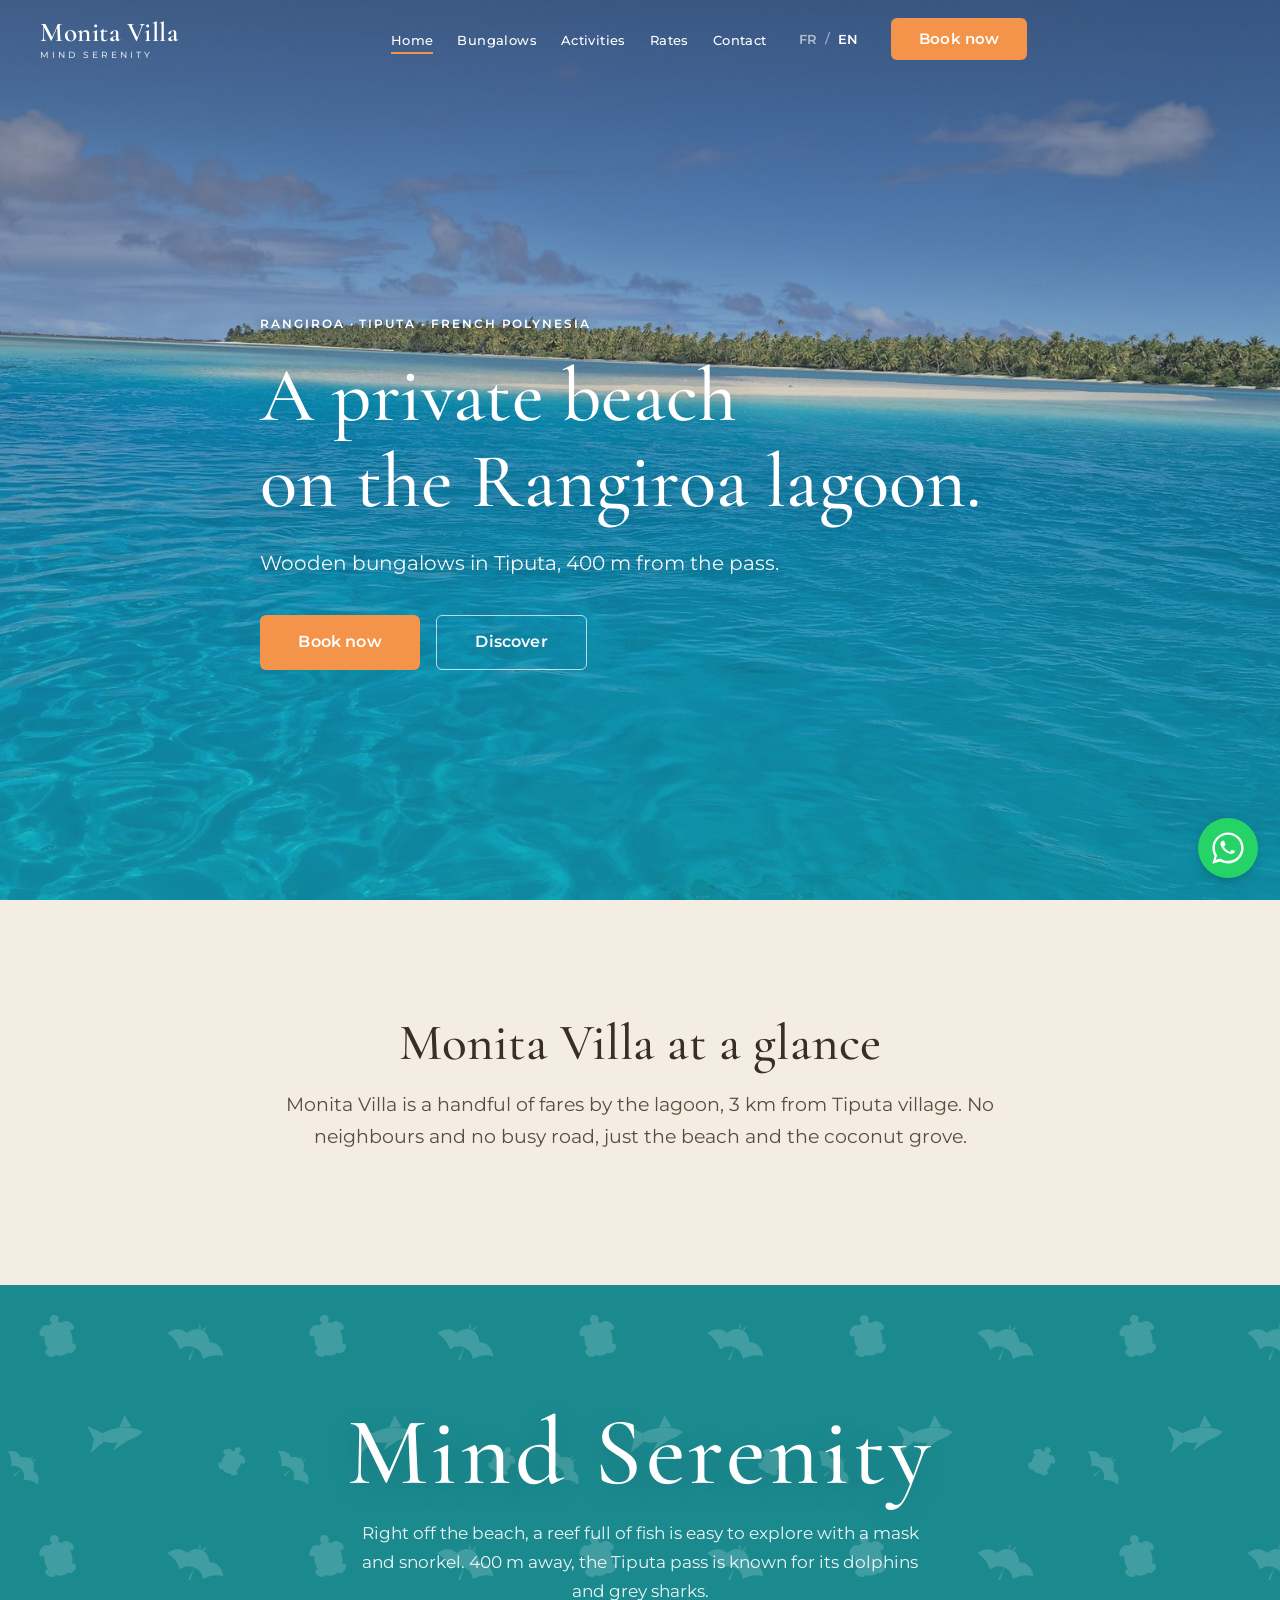
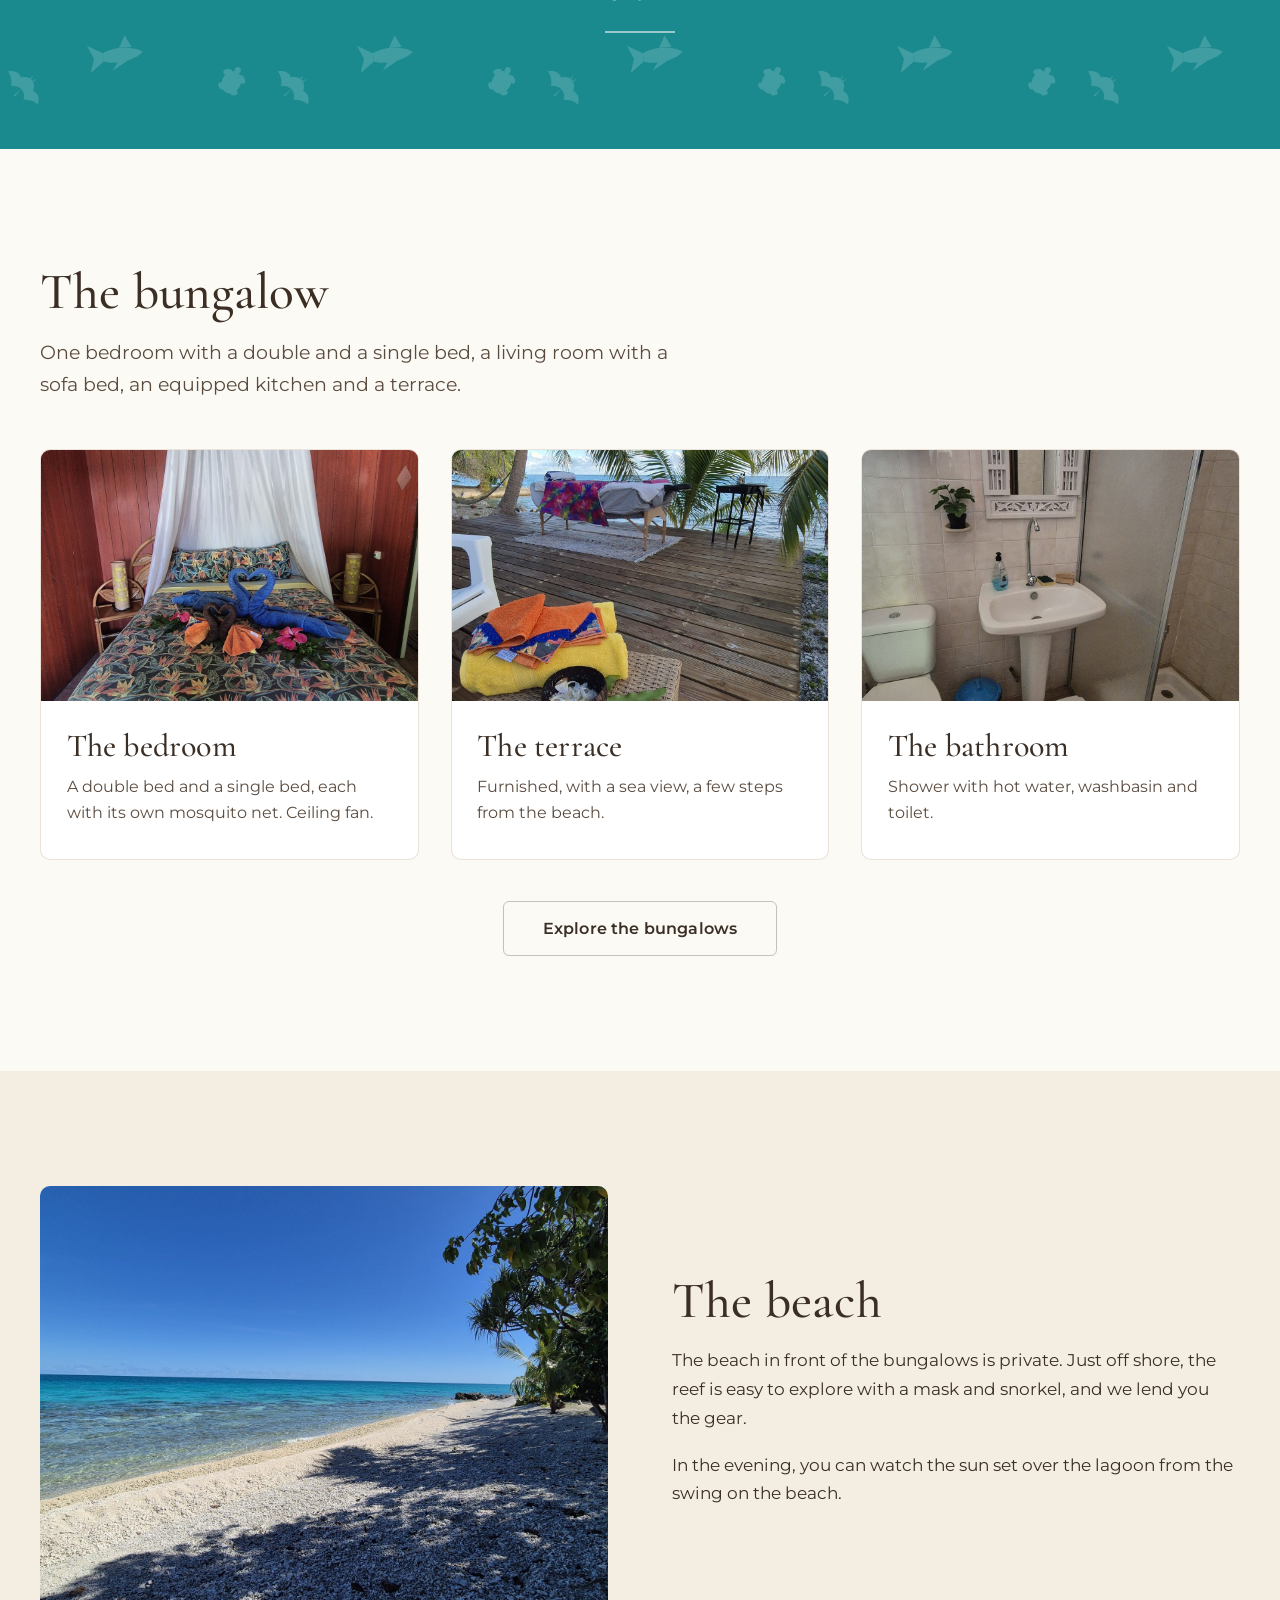
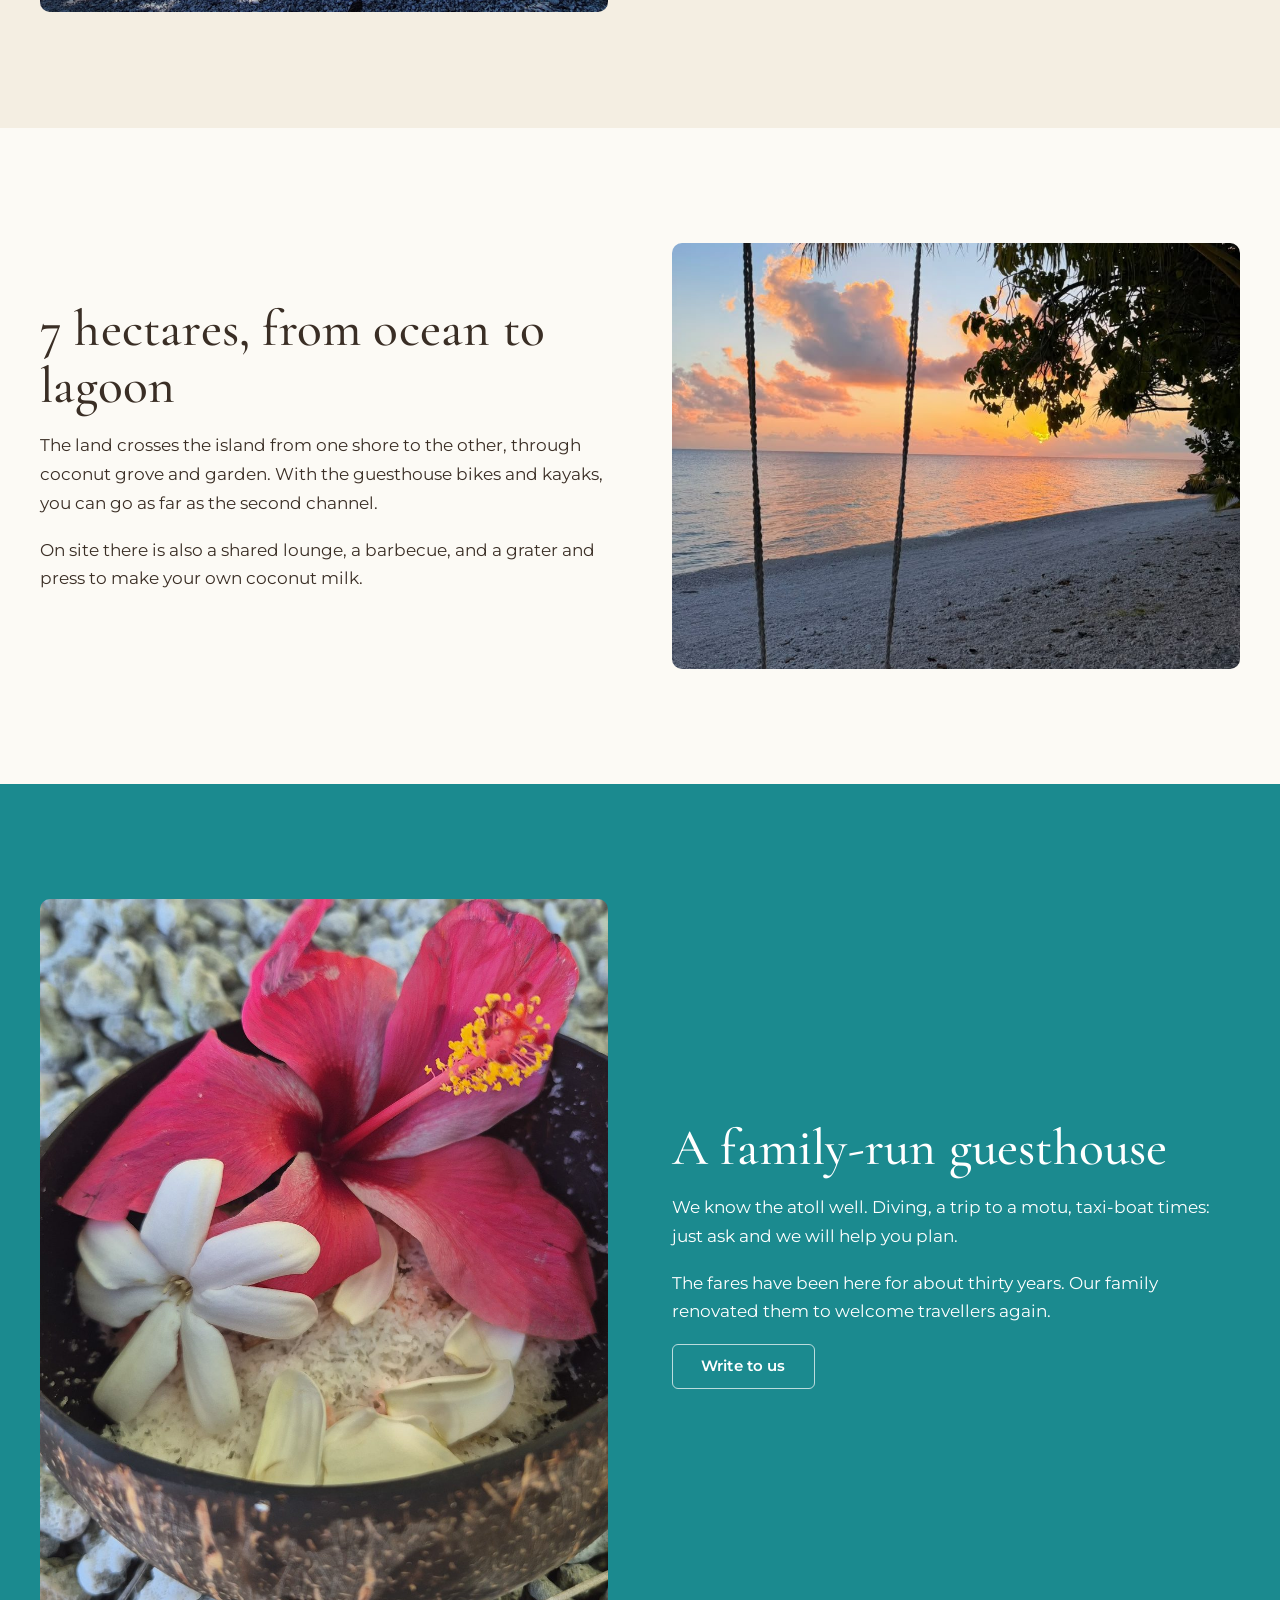
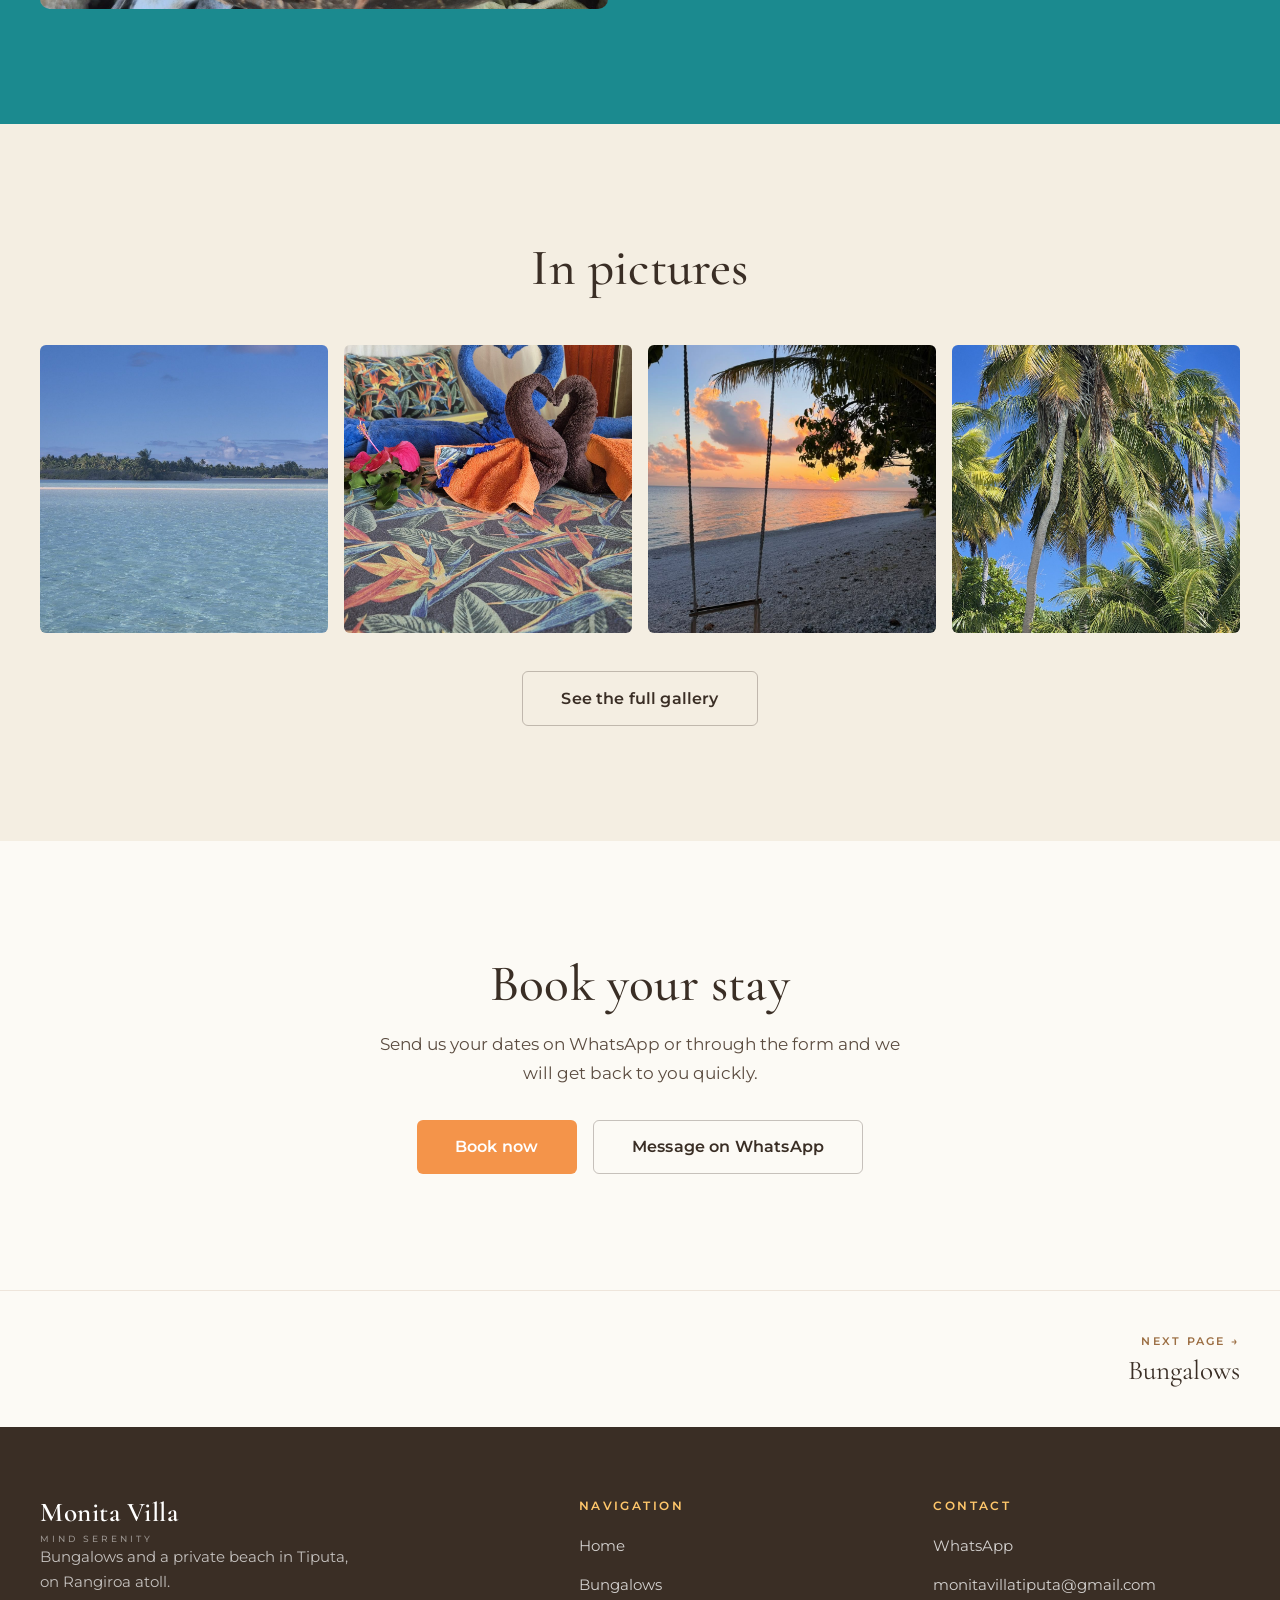
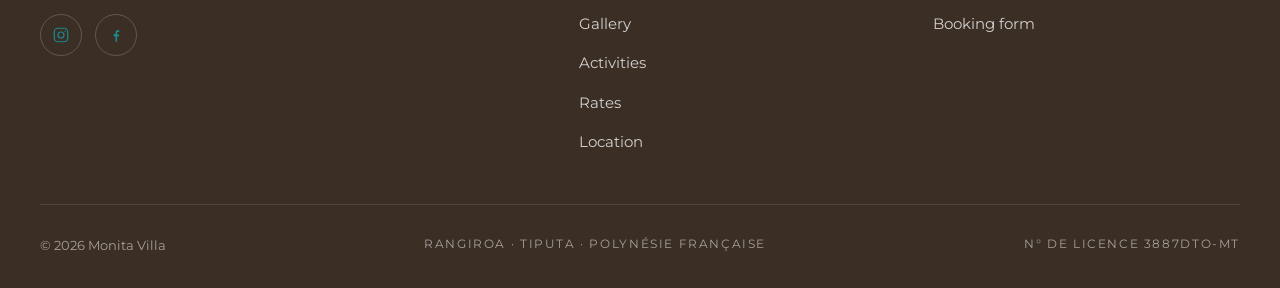
==== commit 06b6a547: "Remplace les dernières phrases marketing - Accueil : titre « Une plage privée face au lagon de Rangi" ====
--- a/index.html
+++ b/index.html
@@ -3,15 +3,15 @@
 <head>
   <meta charset="UTF-8">
   <meta name="viewport" content="width=device-width, initial-scale=1.0">
-  <title>Monita Villa | Le rêve polynésien, en toute intimité · Rangiroa</title>
-  <meta name="description" content="Monita Villa : bungalows de charme à Rangiroa, Tiputa. Plage privative, lagon turquoise, cocoteraie et accueil chaleureux. Le rêve polynésien, en toute intimité.">
+  <title>Monita Villa | Bungalows sur la plage à Tiputa, Rangiroa</title>
+  <meta name="description" content="Monita Villa : bungalows en bois sur une plage privée à Tiputa, Rangiroa, à 400 m de la passe. Tarifs, photos et réservation par WhatsApp.">
 
   <!-- Polices Google -->
   <link rel="preconnect" href="https://fonts.googleapis.com">
   <link rel="preconnect" href="https://fonts.gstatic.com" crossorigin>
   <link href="https://fonts.googleapis.com/css2?family=Cormorant+Garamond:ital,wght@0,400;0,500;0,600;1,400&family=Montserrat:wght@400;500;600&display=swap" rel="stylesheet">
 
-  <link rel="stylesheet" href="css/style.css?v=20261102e">
+  <link rel="stylesheet" href="css/style.css?v=20261102f">
 </head>
 <body>
 
@@ -55,9 +55,9 @@
     </div>
     <div class="container hero__inner">
       <span class="eyebrow" data-fr="Rangiroa · Tiputa · Polynésie française" data-en="Rangiroa · Tiputa · French Polynesia">Rangiroa · Tiputa · Polynésie française</span>
-      <h1 data-fr="Le rêve polynésien,<br>en toute intimité." data-en="The Polynesian dream,<br>in complete privacy.">Le rêve polynésien,<br>en toute intimité.</h1>
-      <p class="hero__sub" data-fr="Des bungalows en bois sur une plage privée de Tiputa, face au lagon de Rangiroa."
-         data-en="Wooden bungalows on a private beach in Tiputa, facing the Rangiroa lagoon.">Des bungalows en bois sur une plage privée de Tiputa, face au lagon de Rangiroa.</p>
+      <h1 data-fr="Une plage privée<br>face au lagon de Rangiroa." data-en="A private beach<br>on the Rangiroa lagoon.">Une plage privée<br>face au lagon de Rangiroa.</h1>
+      <p class="hero__sub" data-fr="Des bungalows en bois à Tiputa, à 400 m de la passe."
+         data-en="Wooden bungalows in Tiputa, 400 m from the pass.">Des bungalows en bois à Tiputa, à 400 m de la passe.</p>
       <div class="hero__actions">
         <a class="btn btn--sunset btn--lg" href="contact.html" data-fr="Réserver maintenant" data-en="Book now">Réserver maintenant</a>
         <a class="btn btn--light btn--lg" href="#decouvrir" data-fr="Découvrir" data-en="Discover">Découvrir</a>
@@ -68,8 +68,8 @@
   <!-- ================= INTRO ================= -->
   <section id="decouvrir" class="section--alt">
     <div class="narrow" style="text-align:center">
-      <h2 data-fr="Une pension familiale au bord du lagon"
-          data-en="A family guesthouse by the lagoon">Une pension familiale au bord du lagon</h2>
+      <h2 data-fr="Monita Villa en bref"
+          data-en="Monita Villa at a glance">Monita Villa en bref</h2>
       <p class="lead" data-fr="Monita Villa, ce sont quelques farés au bord du lagon, à 3 km du village de Tiputa. Pas de voisin ni de route passante, juste la plage et la cocoteraie."
          data-en="Monita Villa is a handful of fares by the lagoon, 3 km from Tiputa village. No neighbours and no busy road, just the beach and the coconut grove.">Monita Villa, ce sont quelques farés au bord du lagon, à 3 km du village de Tiputa. Pas de voisin ni de route passante, juste la plage et la cocoteraie.</p>
     </div>
@@ -158,7 +158,7 @@
           </div>
           <div class="card__body">
             <h3 data-fr="La salle de bain" data-en="The bathroom">La salle de bain</h3>
-            <p data-fr="Une salle de bain avec tout le nécessaire pour se sentir comme chez soi." data-en="A bathroom with everything you need to feel right at home.">Une salle de bain avec tout le nécessaire pour se sentir comme chez soi.</p>
+            <p data-fr="Douche avec eau chaude, lavabo et WC." data-en="Shower with hot water, washbasin and toilet.">Douche avec eau chaude, lavabo et WC.</p>
           </div>
         </article>
       </div>
@@ -178,7 +178,7 @@
           <img src="PHOTO/5.jpg" loading="lazy" alt="Plage privative bordée par le lagon" data-fr-alt="Plage privative bordée par le lagon" data-en-alt="Private beach bordered by the lagoon">
         </div>
         <div>
-          <h2 data-fr="Une plage rien que pour vous" data-en="A beach all to yourself">Une plage rien que pour vous</h2>
+          <h2 data-fr="La plage" data-en="The beach">La plage</h2>
           <p data-fr="La plage devant les bungalows est privée. Juste en face, le récif se découvre au masque et tuba, et nous vous prêtons le matériel."
              data-en="The beach in front of the bungalows is private. Just off shore, the reef is easy to explore with a mask and snorkel, and we lend you the gear.">La plage devant les bungalows est privée. Juste en face, le récif se découvre au masque et tuba, et nous vous prêtons le matériel.</p>
           <p data-fr="Le soir, on regarde le soleil se coucher sur le lagon depuis la balançoire de la plage."
@@ -216,7 +216,7 @@
           <img src="PHOTO/7.jpg" loading="lazy" alt="Accueil polynésien à Monita Villa : tiaré et hibiscus" data-fr-alt="Accueil polynésien à Monita Villa : tiaré et hibiscus" data-en-alt="A Polynesian welcome at Monita Villa: tiare and hibiscus">
         </div>
         <div>
-          <h2 data-fr="Accueilli comme un proche" data-en="Welcomed like family">Accueilli comme un proche</h2>
+          <h2 data-fr="Une pension tenue en famille" data-en="A family-run guesthouse">Une pension tenue en famille</h2>
           <p data-fr="Nous connaissons bien l'atoll. Plongée, sortie sur un motu, horaires du taxi-boat : demandez-nous, on vous aide à organiser."
              data-en="We know the atoll well. Diving, a trip to a motu, taxi-boat times: just ask and we will help you plan.">Nous connaissons bien l'atoll. Plongée, sortie sur un motu, horaires du taxi-boat : demandez-nous, on vous aide à organiser.</p>
           <p data-fr="Les farés existent depuis une trentaine d'années. Notre famille les a rénovés pour recevoir à nouveau des voyageurs."
@@ -324,6 +324,6 @@
   </a>
 
   <script>document.getElementById('year').textContent = new Date().getFullYear();</script>
-  <script src="js/main.js?v=20261102e"></script>
+  <script src="js/main.js?v=20261102f"></script>
 </body>
 </html>
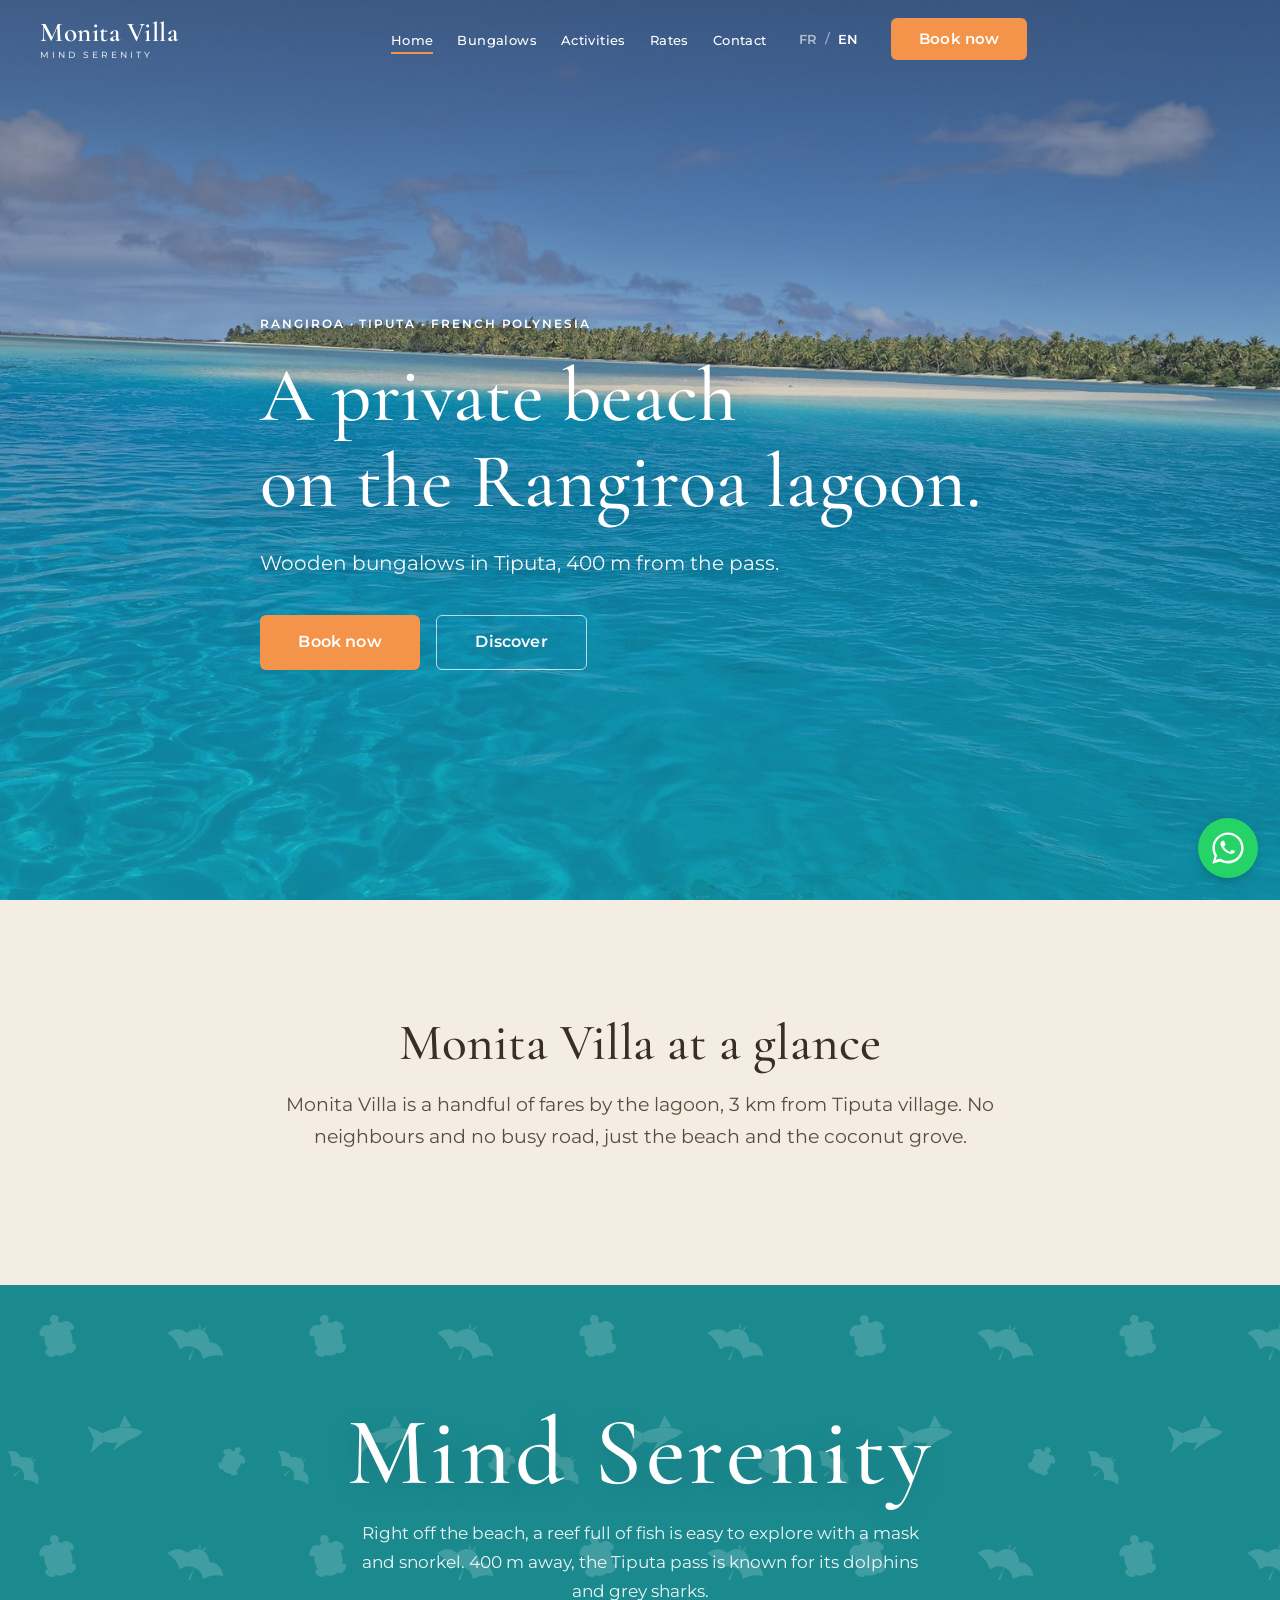
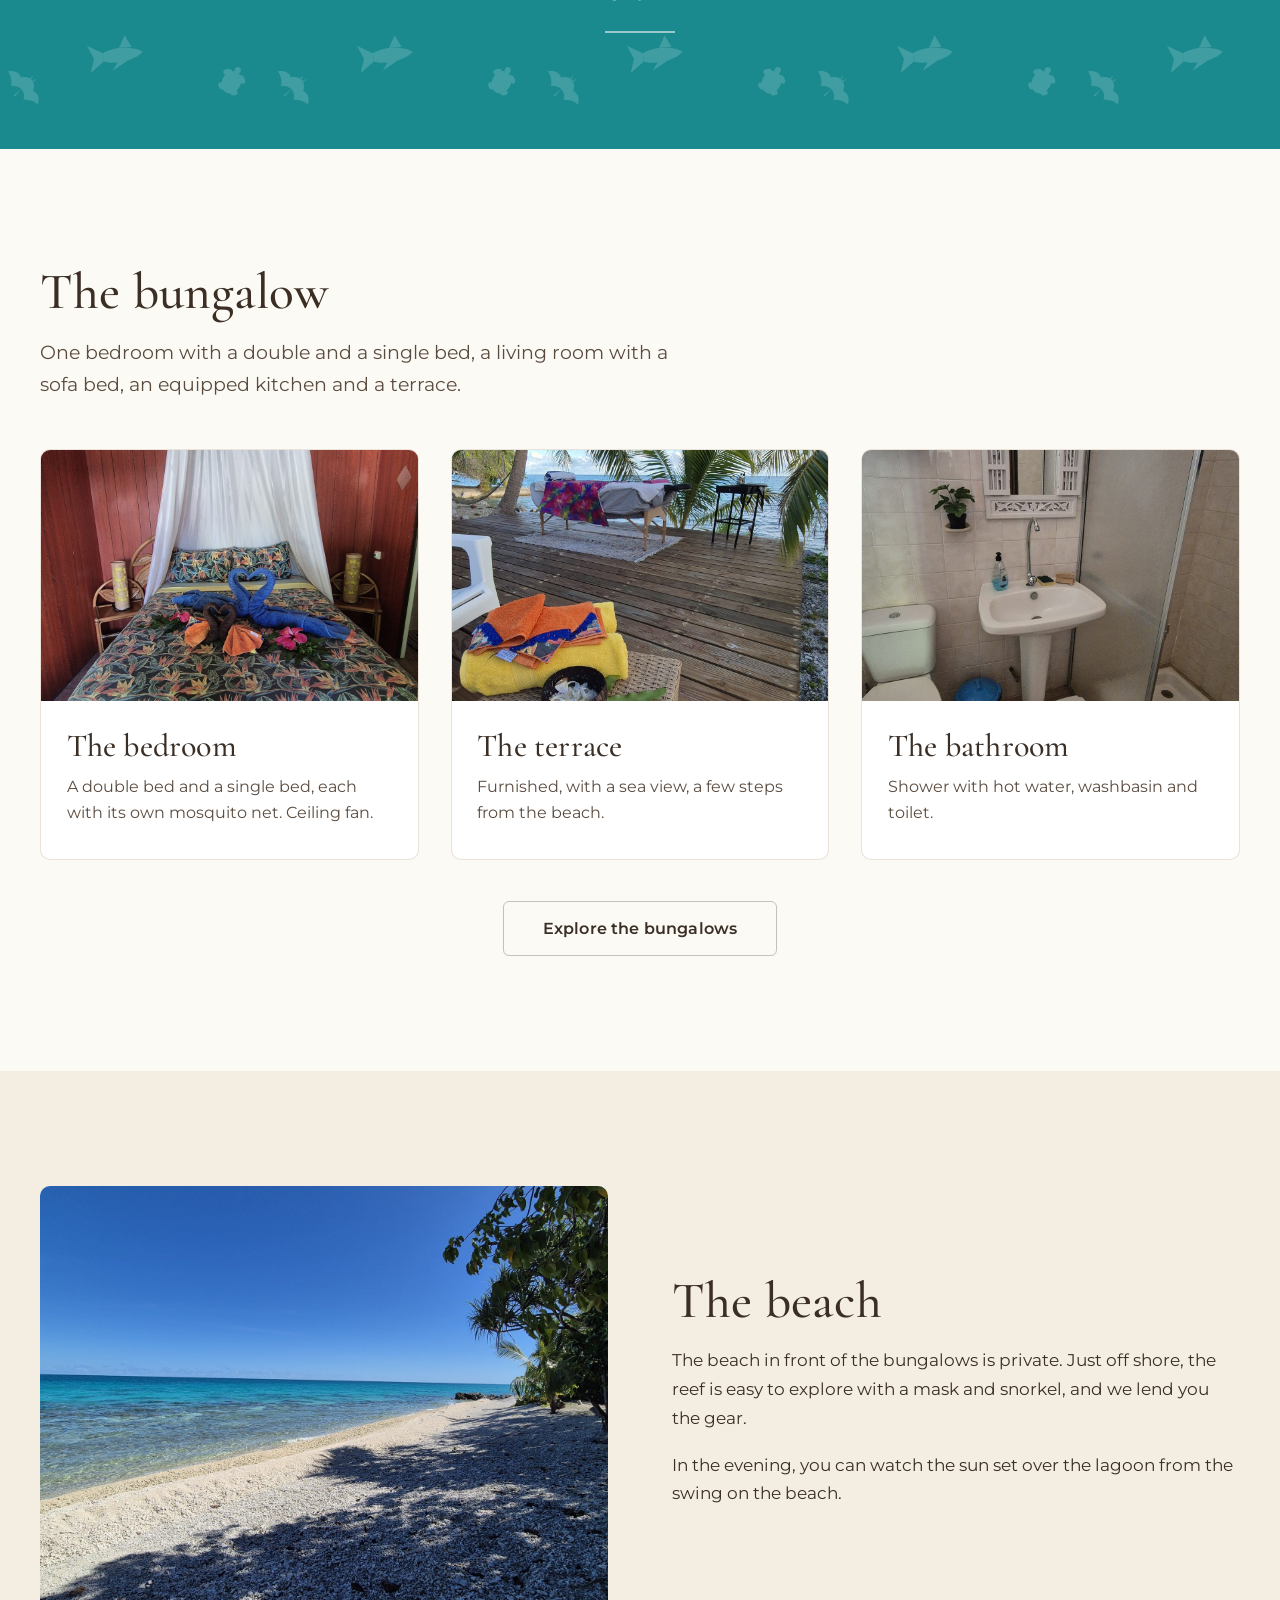
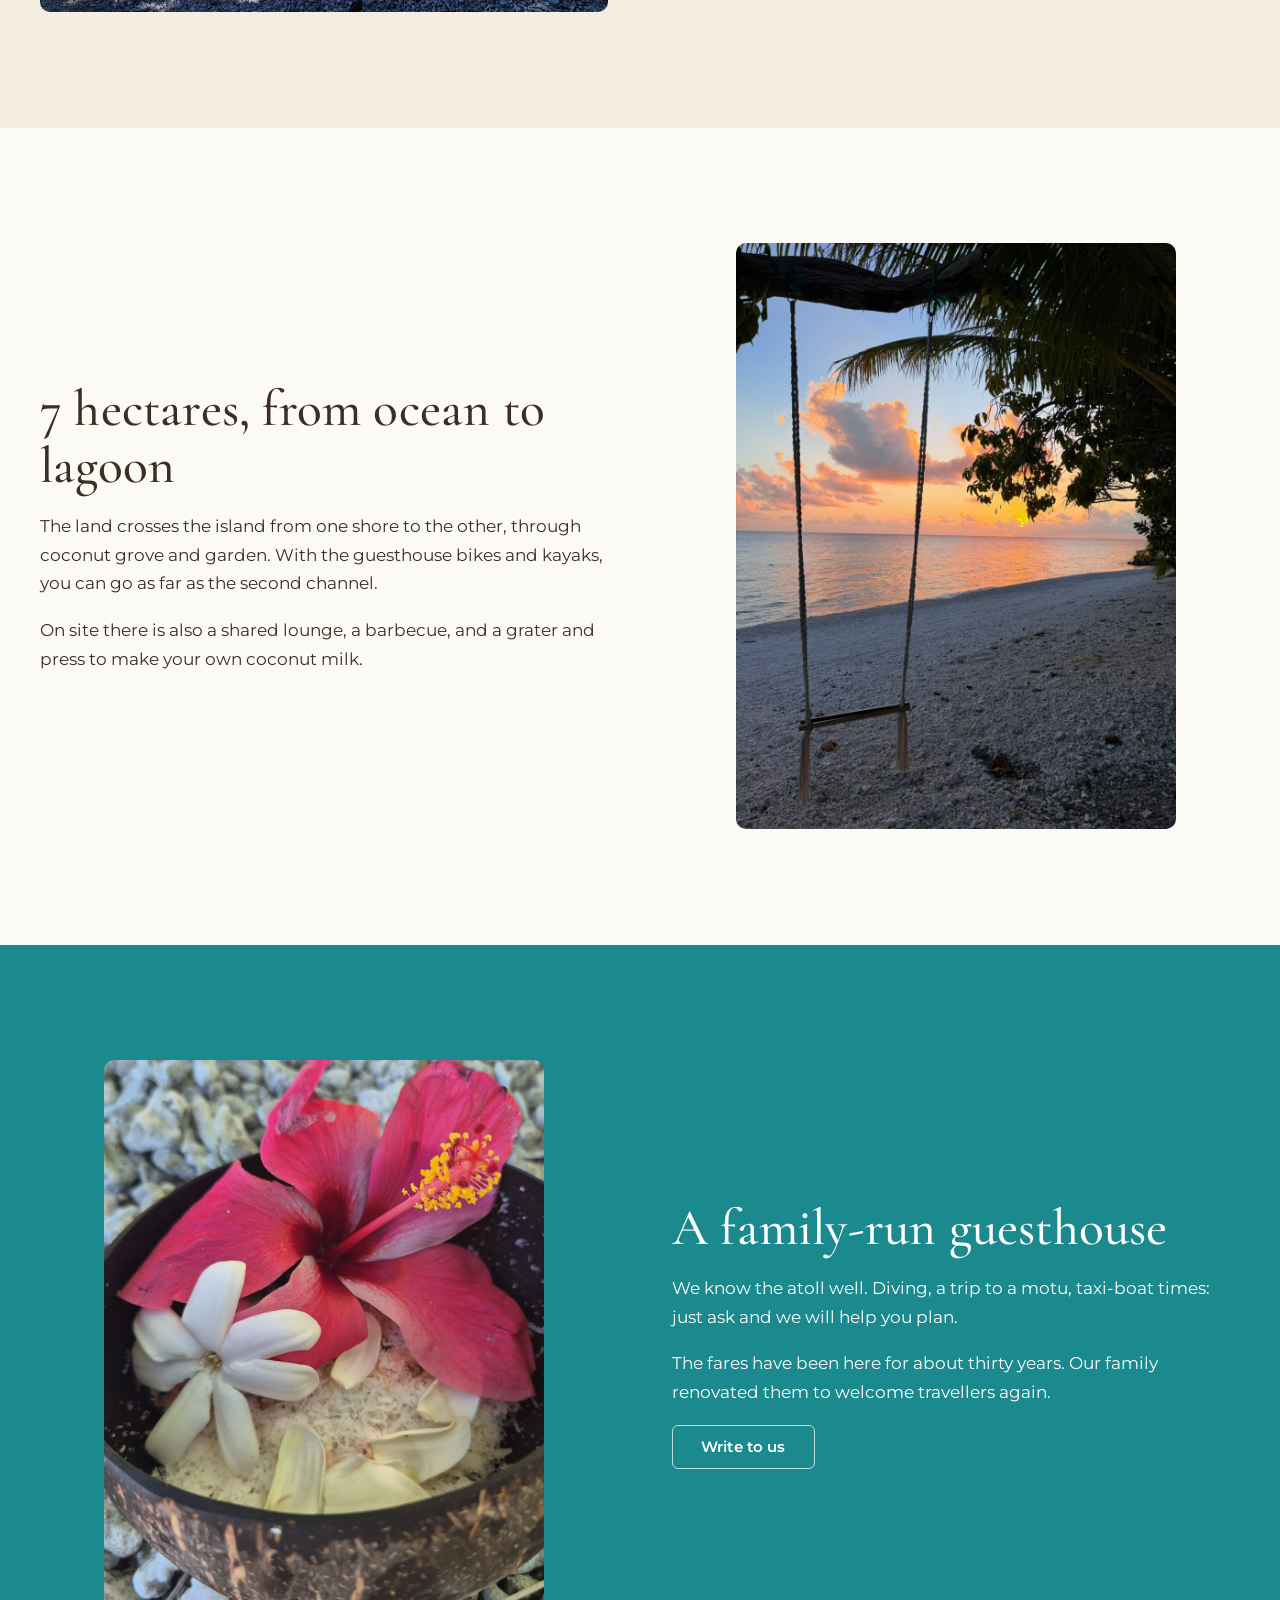
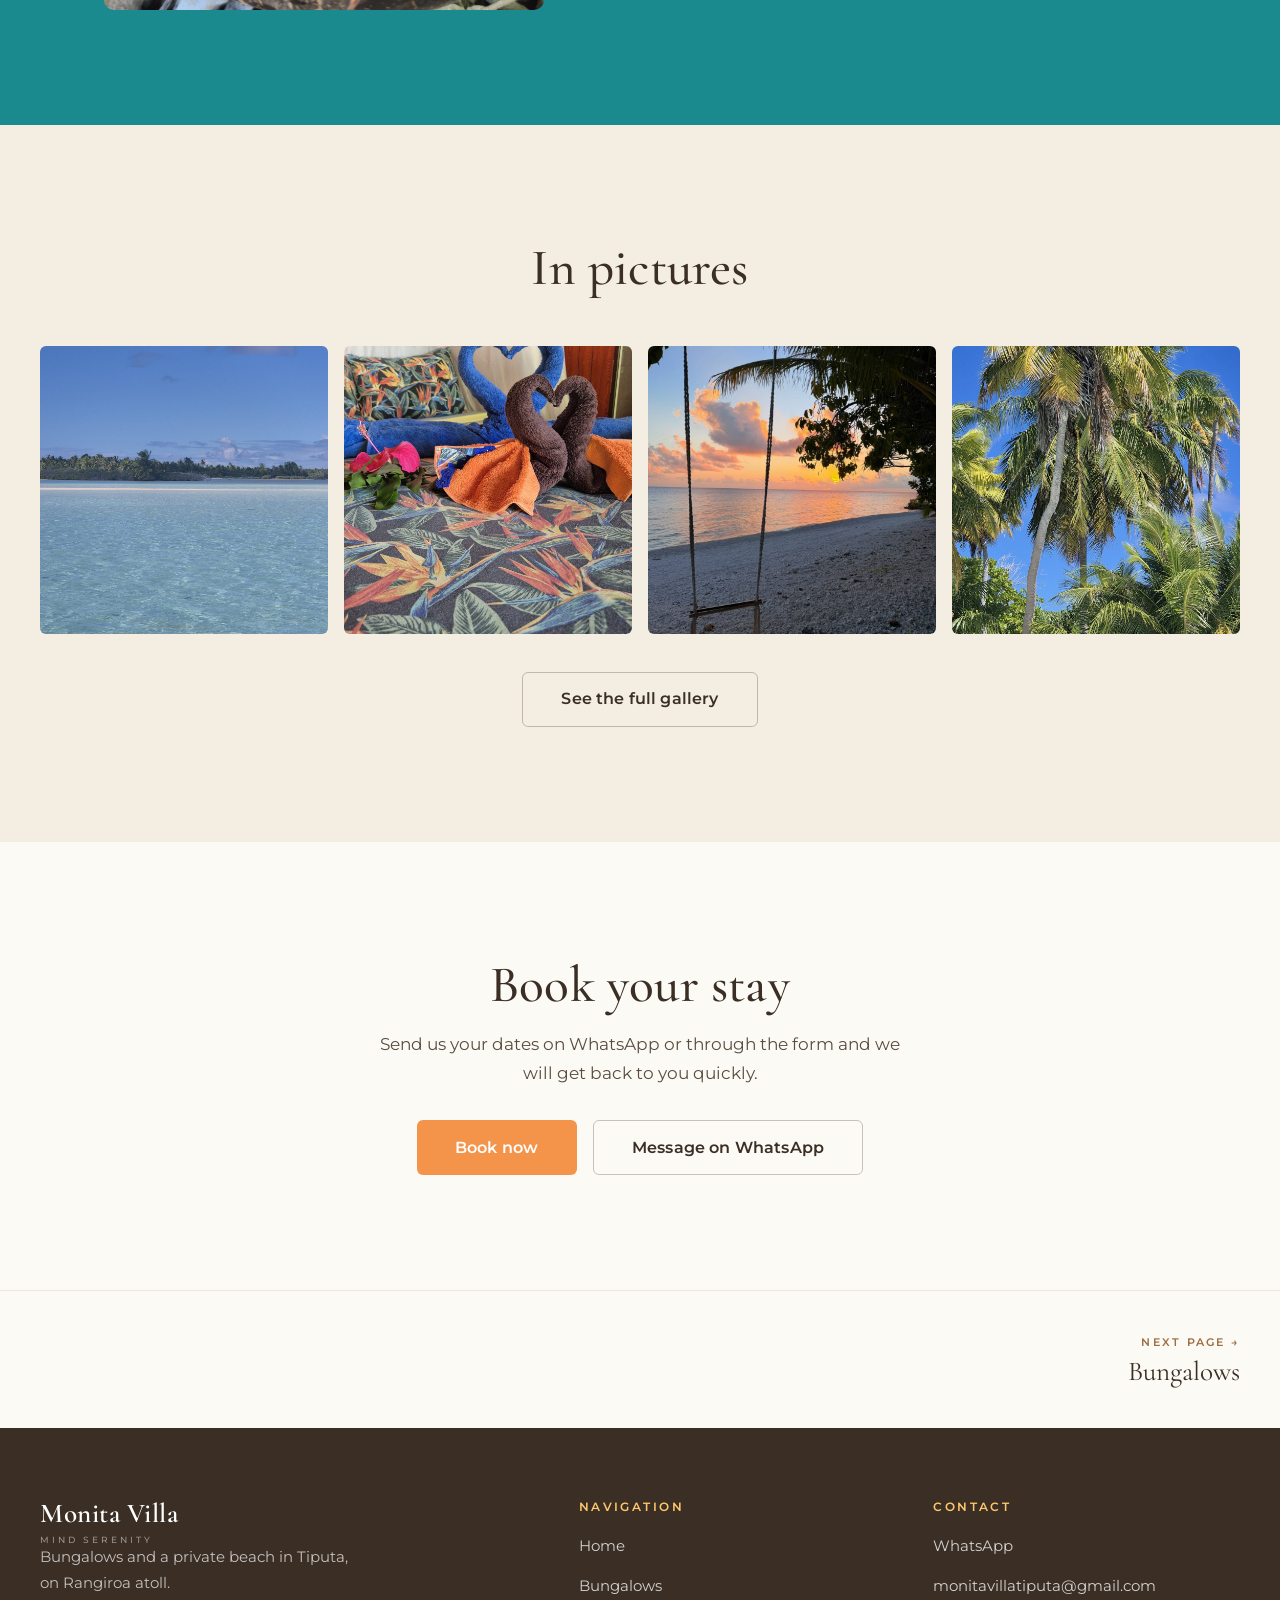
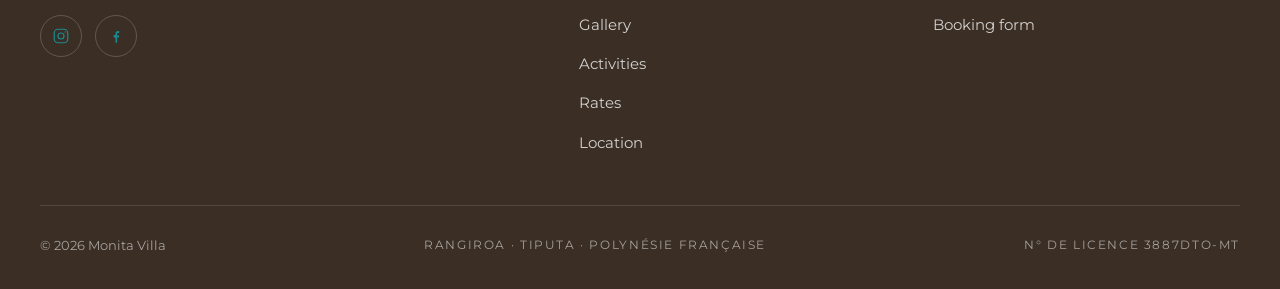
==== commit cbdcb99e: "Photo de la balançoire affichée en entier - Cadre vertical (format de la photo) au lieu d'un recadra" ====
--- a/index.html
+++ b/index.html
@@ -7,11 +7,14 @@
   <meta name="description" content="Monita Villa : bungalows en bois sur une plage privée à Tiputa, Rangiroa, à 400 m de la passe. Tarifs, photos et réservation par WhatsApp.">
 
   <!-- Polices Google -->
+  <!-- Icône d'onglet et icône d'écran d'accueil (iPhone) -->
+  <link rel="icon" href="favicon.ico" sizes="any">
+  <link rel="apple-touch-icon" href="apple-touch-icon.png">
   <link rel="preconnect" href="https://fonts.googleapis.com">
   <link rel="preconnect" href="https://fonts.gstatic.com" crossorigin>
   <link href="https://fonts.googleapis.com/css2?family=Cormorant+Garamond:ital,wght@0,400;0,500;0,600;1,400&family=Montserrat:wght@400;500;600&display=swap" rel="stylesheet">
 
-  <link rel="stylesheet" href="css/style.css?v=20261102f">
+  <link rel="stylesheet" href="css/style.css?v=20261103a">
 </head>
 <body>
 
@@ -192,9 +195,9 @@
   <section>
     <div class="container">
       <div class="split split--reverse">
-        <div class="split__media">
-          <!-- remplacer par la bonne photo : cocoteraie / terrain spacieux -->
-          <img src="PHOTO/10.jpg" loading="lazy" alt="Cocoteraie et grand terrain arboré de la villa" data-fr-alt="Cocoteraie et grand terrain arboré de la villa" data-en-alt="Coconut grove and spacious garden of the villa">
+        <!-- Cadre vertical : la photo est verticale, la balançoire reste visible en entier -->
+        <div class="split__media split__media--tall">
+          <img src="PHOTO/10.jpg" loading="lazy" alt="Balançoire sur la plage au coucher du soleil" data-fr-alt="Balançoire sur la plage au coucher du soleil" data-en-alt="Swing on the beach at sunset">
         </div>
         <div>
           <h2 data-fr="7 hectares, de l'océan au lagon" data-en="7 hectares, from ocean to lagoon">7 hectares, de l'océan au lagon</h2>
@@ -324,6 +327,6 @@
   </a>
 
   <script>document.getElementById('year').textContent = new Date().getFullYear();</script>
-  <script src="js/main.js?v=20261102f"></script>
+  <script src="js/main.js?v=20261103a"></script>
 </body>
 </html>
--- a/css/style.css
+++ b/css/style.css
@@ -309,7 +309,8 @@
   aspect-ratio: 4 / 3;
 }
 .split__media img { width: 100%; height: 100%; object-fit: cover; }
-.split__media--tall { aspect-ratio: 3 / 4; }
+/* Photos verticales : largeur limitée pour ne pas écraser le texte voisin */
+.split__media--tall { aspect-ratio: 3 / 4; width: 100%; max-width: 440px; justify-self: center; }
 
 
 /* ---------- 8. Cartes (bungalows / activités / tarifs) ---------- */
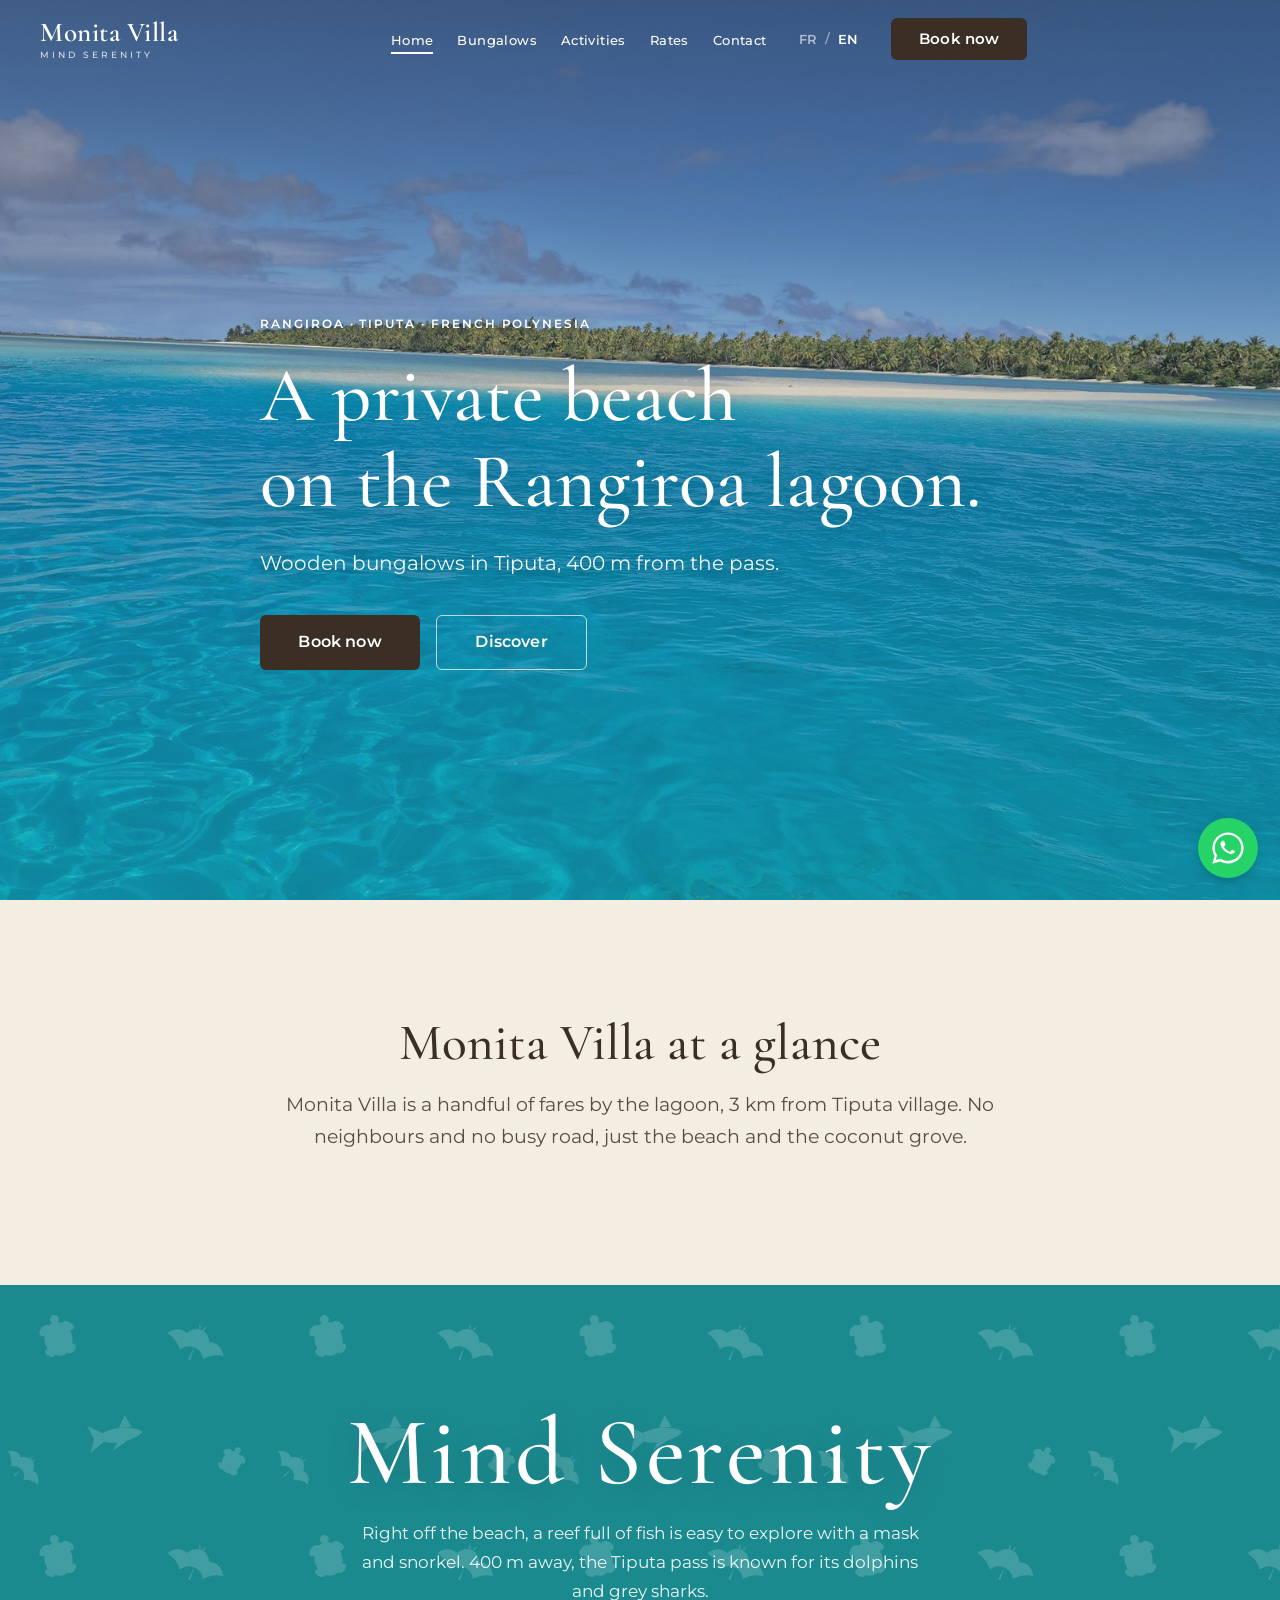
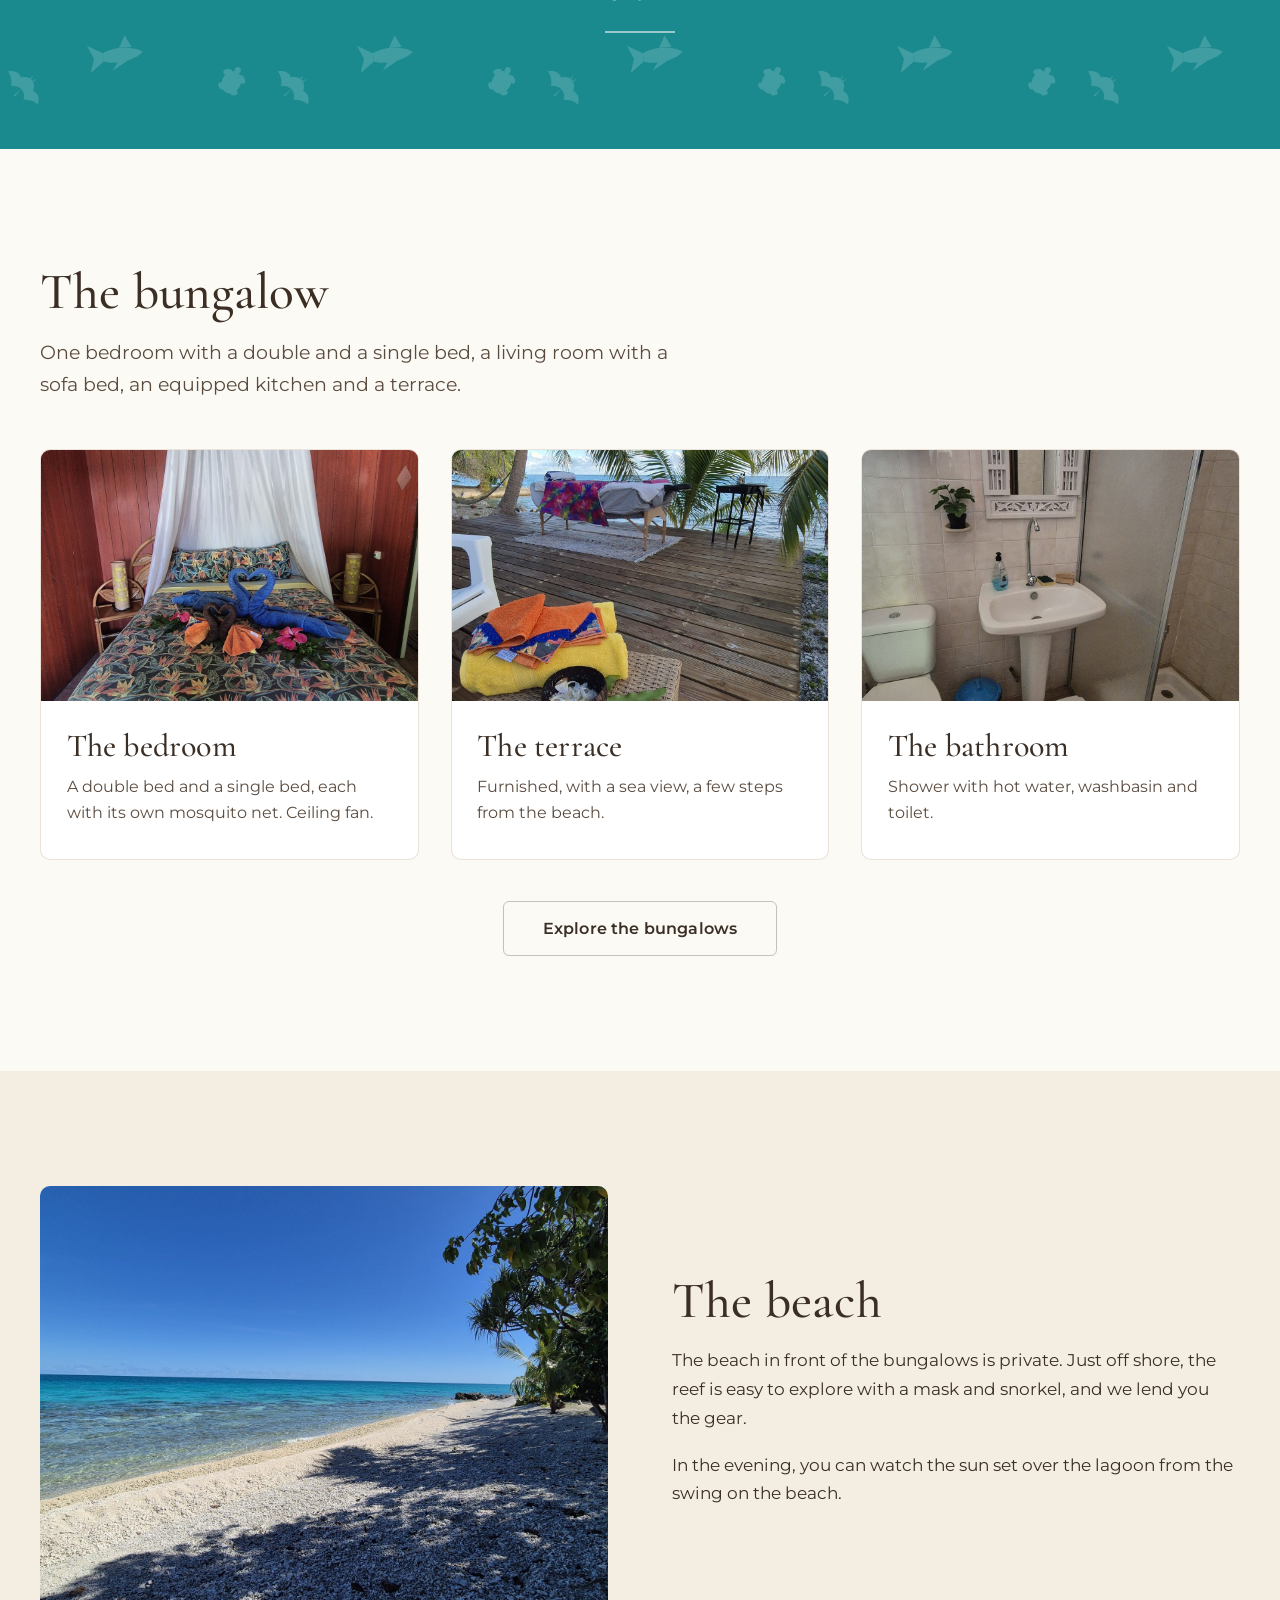
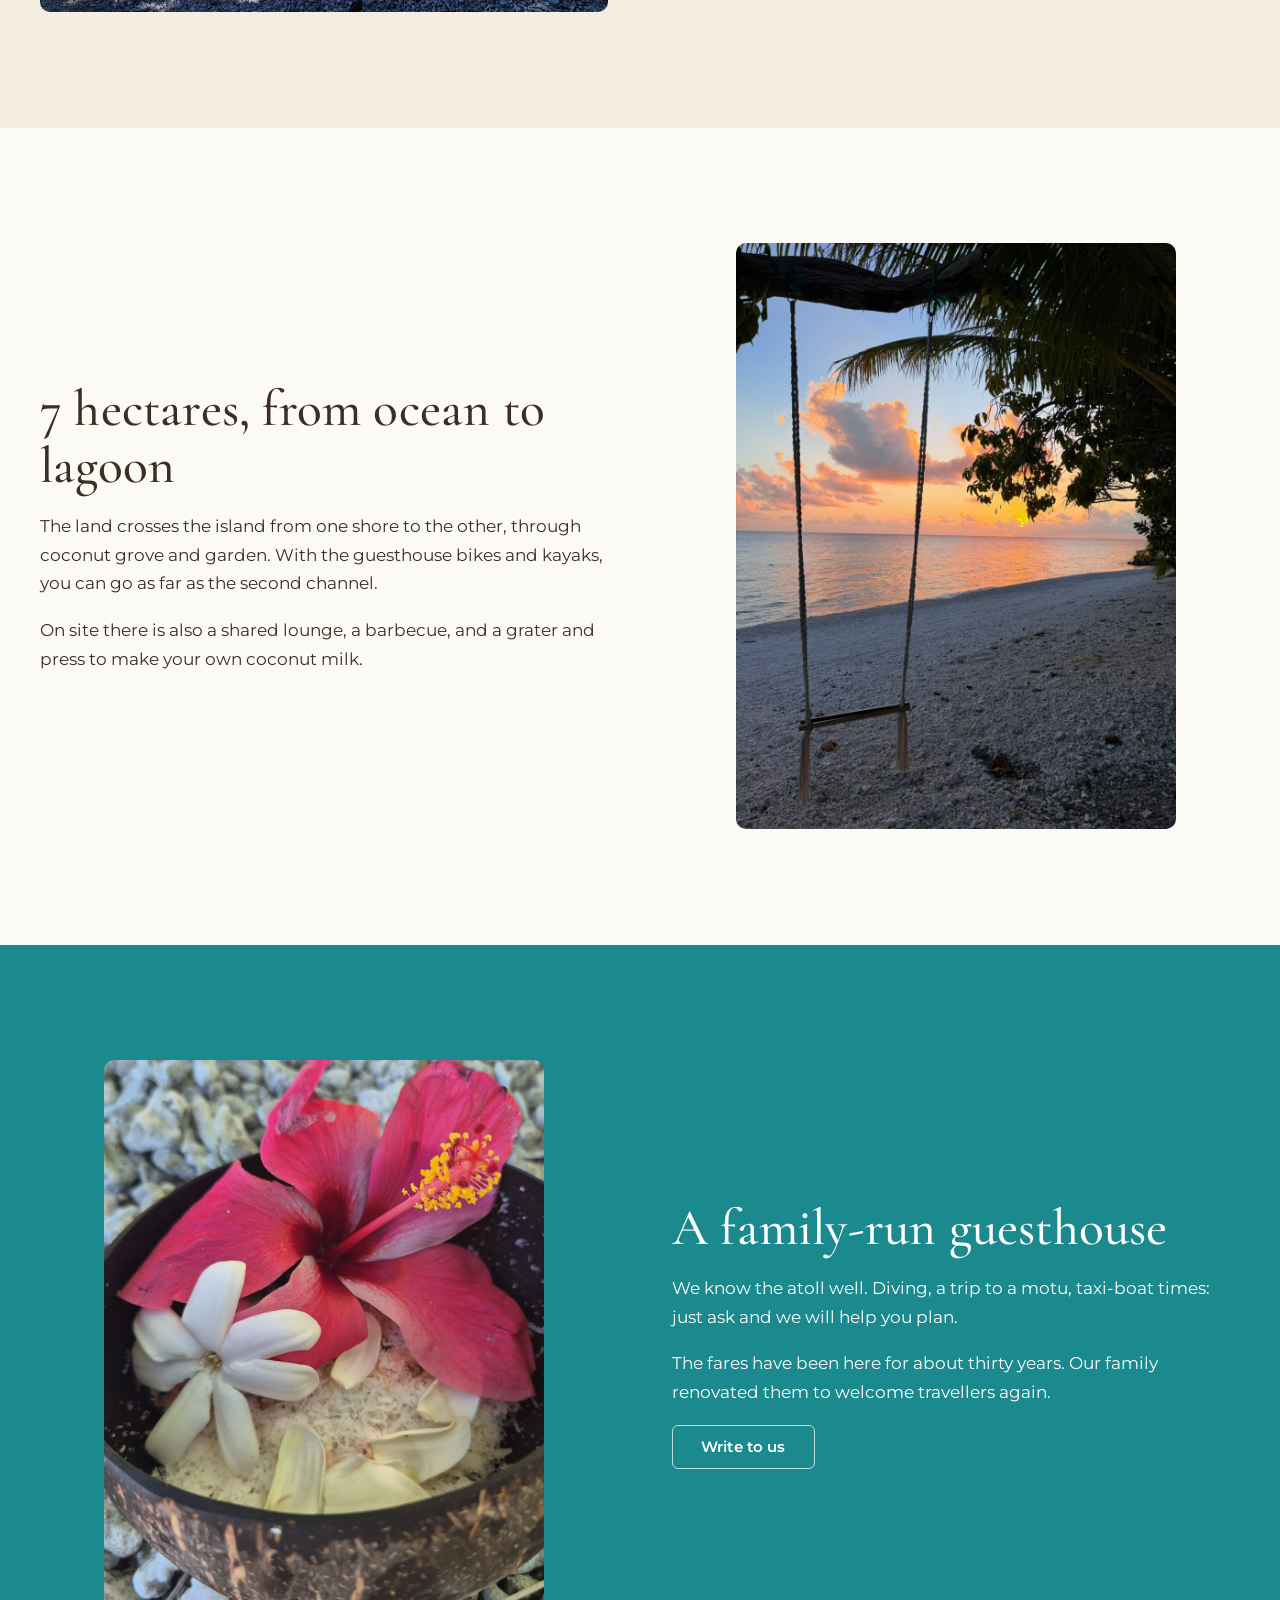
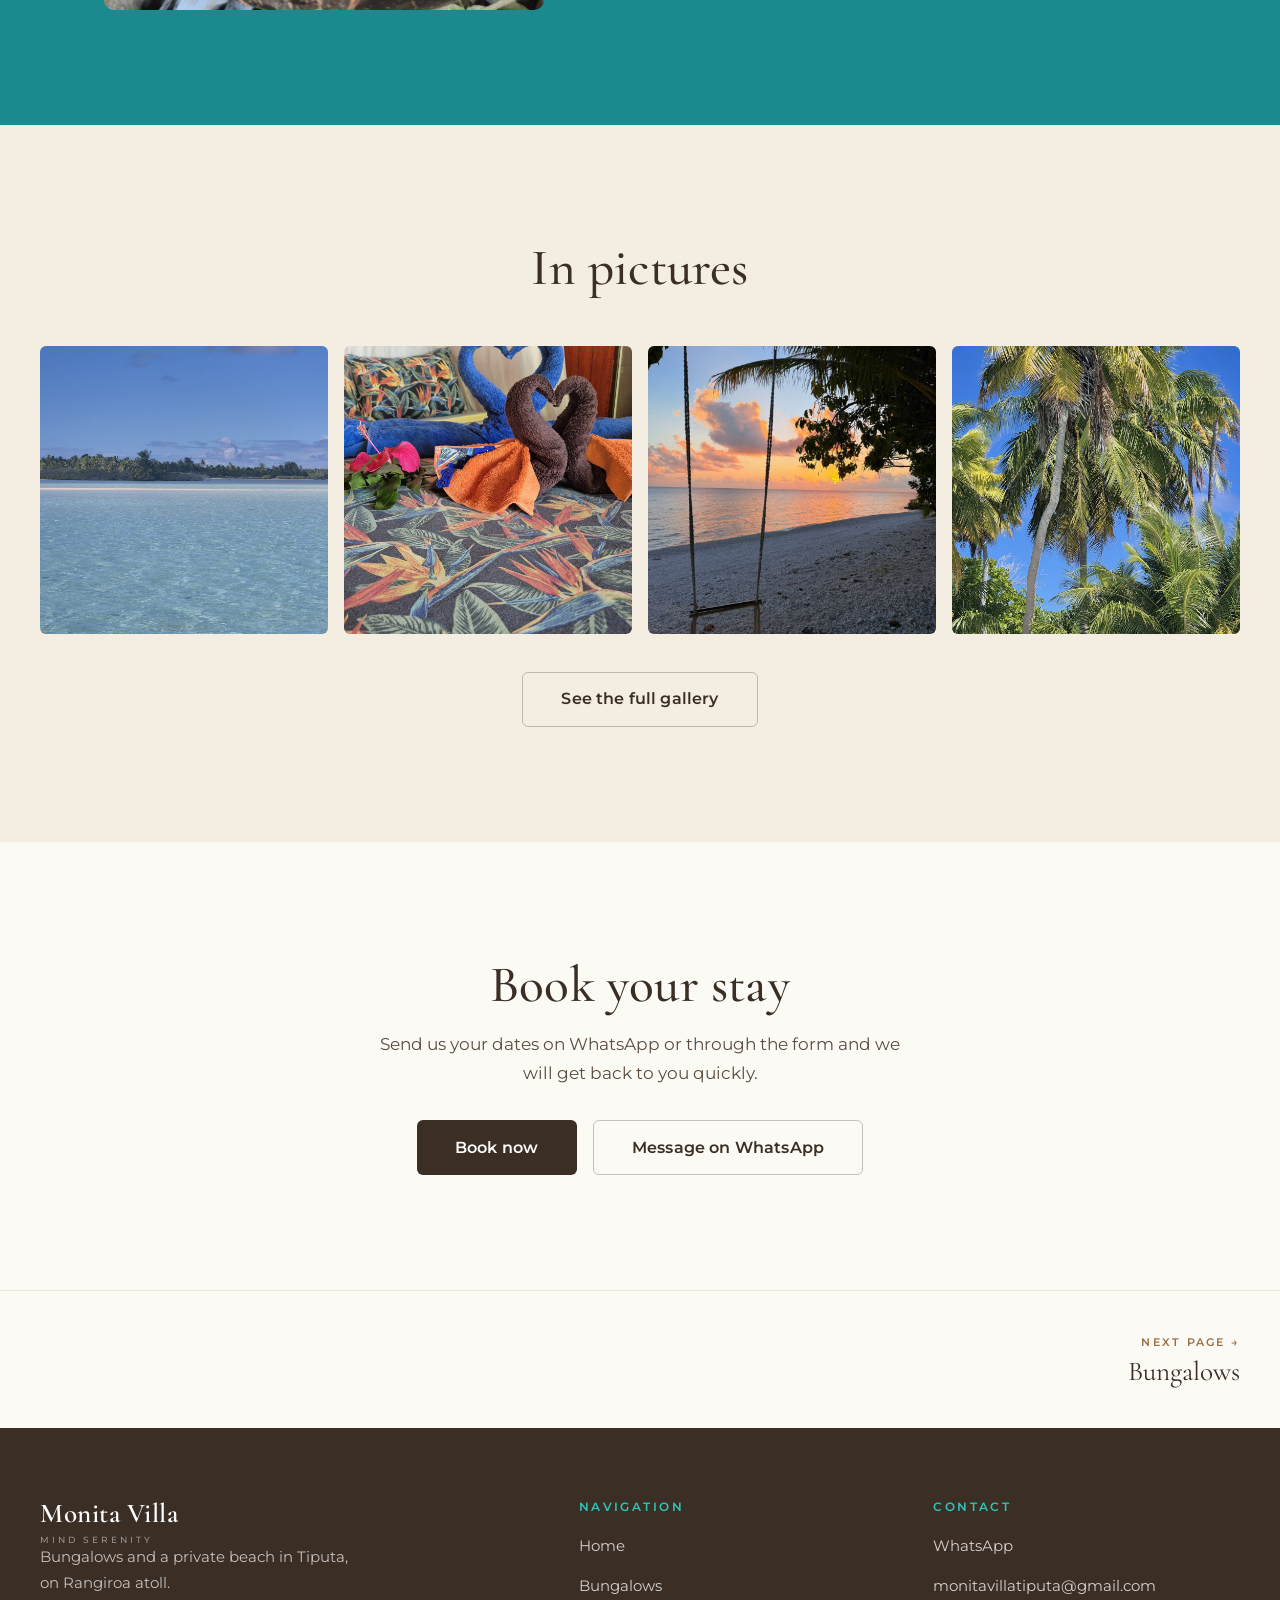
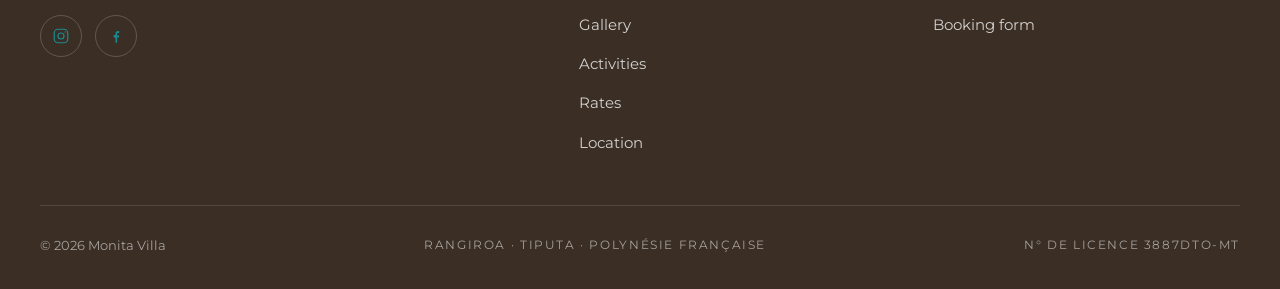
==== commit f2837311: "Remplace l'orange par les couleurs du site - Boutons principaux en bois foncé (btn--sunset renommé b" ====
--- a/index.html
+++ b/index.html
@@ -14,7 +14,7 @@
   <link rel="preconnect" href="https://fonts.gstatic.com" crossorigin>
   <link href="https://fonts.googleapis.com/css2?family=Cormorant+Garamond:ital,wght@0,400;0,500;0,600;1,400&family=Montserrat:wght@400;500;600&display=swap" rel="stylesheet">
 
-  <link rel="stylesheet" href="css/style.css?v=20261103a">
+  <link rel="stylesheet" href="css/style.css?v=20261103b">
 </head>
 <body>
 
@@ -36,7 +36,7 @@
           <span class="sep">/</span>
           <button data-lang="en">EN</button>
         </div>
-        <a class="btn btn--sunset header-cta" href="contact.html" data-fr="Réserver maintenant" data-en="Book now">Réserver maintenant</a>
+        <a class="btn btn--primary header-cta" href="contact.html" data-fr="Réserver maintenant" data-en="Book now">Réserver maintenant</a>
       </nav>
 
       <div class="header-tools">
@@ -62,7 +62,7 @@
       <p class="hero__sub" data-fr="Des bungalows en bois à Tiputa, à 400 m de la passe."
          data-en="Wooden bungalows in Tiputa, 400 m from the pass.">Des bungalows en bois à Tiputa, à 400 m de la passe.</p>
       <div class="hero__actions">
-        <a class="btn btn--sunset btn--lg" href="contact.html" data-fr="Réserver maintenant" data-en="Book now">Réserver maintenant</a>
+        <a class="btn btn--primary btn--lg" href="contact.html" data-fr="Réserver maintenant" data-en="Book now">Réserver maintenant</a>
         <a class="btn btn--light btn--lg" href="#decouvrir" data-fr="Découvrir" data-en="Discover">Découvrir</a>
       </div>
     </div>
@@ -256,7 +256,7 @@
       <p data-fr="Envoyez-nous vos dates par WhatsApp ou par le formulaire, on vous répond rapidement."
          data-en="Send us your dates on WhatsApp or through the form and we will get back to you quickly.">Envoyez-nous vos dates par WhatsApp ou par le formulaire, on vous répond rapidement.</p>
       <div class="hero__actions">
-        <a class="btn btn--sunset btn--lg" href="contact.html" data-fr="Réserver maintenant" data-en="Book now">Réserver maintenant</a>
+        <a class="btn btn--primary btn--lg" href="contact.html" data-fr="Réserver maintenant" data-en="Book now">Réserver maintenant</a>
         <a class="btn btn--ghost btn--lg" href="https://wa.me/68987000507?text=Iaorana%2C%20je%20souhaite%20des%20informations%20sur%20Monita%20Villa" target="_blank" rel="noopener" data-fr="Écrire sur WhatsApp" data-en="Message on WhatsApp">Écrire sur WhatsApp</a>
       </div>
     </div>
@@ -327,6 +327,6 @@
   </a>
 
   <script>document.getElementById('year').textContent = new Date().getFullYear();</script>
-  <script src="js/main.js?v=20261103a"></script>
+  <script src="js/main.js?v=20261103b"></script>
 </body>
 </html>
--- a/css/style.css
+++ b/css/style.css
@@ -12,8 +12,6 @@
   --bois-naturel:    #9C6F44; /* Accents, bordures */
   --lagon:           #2EC4B6; /* Turquoise — liens, zones lagon */
   --lagon-profond:   #1B8A8F; /* Bleu-vert profond */
-  --sunset:          #F4944A; /* Orange chaud — CTA */
-  --sunset-clair:    #FFC76B; /* Jaune doré — dégradés */
 
   /* Dérivés */
   --ivoire-2:        #F4EEE2; /* Fond de section alterné */
@@ -111,8 +109,9 @@
   text-align: center;
   line-height: 1;
 }
-.btn--sunset { background: var(--sunset); color: #fff; }
-.btn--sunset:hover { background: #E07F33; color: #fff; }
+/* Bouton principal : bois foncé, lisible sur les photos comme sur l'ivoire */
+.btn--primary { background: var(--bois-fonce); color: #fff; }
+.btn--primary:hover { background: #54443A; color: #fff; }
 .btn--ghost {
   background: transparent;
   color: var(--bois-fonce);
@@ -182,7 +181,7 @@
   position: absolute;
   left: 0; bottom: -2px;
   width: 0; height: 2px;
-  background: var(--sunset);
+  background: currentColor;
   transition: width .3s var(--ease);
 }
 .nav-links a:hover::after,
@@ -369,7 +368,7 @@
   font-size: 1.5rem; display: flex; align-items: center; justify-content: center;
   transition: background .25s, transform .25s;
 }
-.lightbox__btn:hover { background: var(--sunset); transform: scale(1.06); }
+.lightbox__btn:hover { background: var(--lagon-profond); transform: scale(1.06); }
 .lightbox__prev { left: 2.5vw; top: 50%; transform: translateY(-50%); }
 .lightbox__next { right: 2.5vw; top: 50%; transform: translateY(-50%); }
 .lightbox__close { top: 1.6rem; right: 1.6rem; }
@@ -398,7 +397,7 @@
   border: 1px solid rgba(156,111,68,.14);
   position: relative;
 }
-.price-card--feature { border: 1.5px solid var(--sunset); }
+.price-card--feature { border: 1.5px solid var(--lagon-profond); }
 .price-card h3 { margin-bottom: .3rem; }
 .price-card .price { font-family: var(--serif); font-size: 3rem; color: var(--lagon-profond); line-height: 1; margin: .8rem 0 .2rem; }
 .price-card .price span { font-family: var(--sans); font-size: .9rem; color: var(--bois-naturel); }
@@ -433,7 +432,7 @@
 .contact-info .info-item { display: flex; gap: .8rem; align-items: flex-start; margin-bottom: 1.2rem; }
 .contact-info .info-item svg { flex-shrink: 0; margin-top: .2rem; }
 .contact-info a { color: #fff; text-decoration: underline; text-underline-offset: 3px; }
-.contact-info a:hover { color: var(--sunset-clair); }
+.contact-info a:hover { color: rgba(255,255,255,.75); }
 
 /* ---------- 15. Localisation ---------- */
 .map-embed { border-radius: var(--radius-lg); overflow: hidden; aspect-ratio: 16 / 9; background: var(--ivoire-2); }
@@ -465,16 +464,16 @@
 .site-footer .brand { color: #fff; margin-bottom: 1rem; }
 .site-footer .brand small { color: rgba(255,255,255,.6); }
 .footer-about p { font-size: .95rem; color: rgba(255,255,255,.7); max-width: 320px; }
-.footer-col h4 { font-family: var(--sans); font-size: .76rem; text-transform: uppercase; letter-spacing: .2em; color: var(--sunset-clair); margin-bottom: 1.1rem; font-weight: 600; }
+.footer-col h4 { font-family: var(--sans); font-size: .76rem; text-transform: uppercase; letter-spacing: .2em; color: var(--lagon); margin-bottom: 1.1rem; font-weight: 600; }
 .footer-col ul { list-style: none; display: grid; gap: .65rem; }
 .footer-col a { color: rgba(255,255,255,.78); font-size: .95rem; }
-.footer-col a:hover { color: var(--sunset-clair); }
+.footer-col a:hover { color: var(--lagon); }
 .footer-socials { display: flex; gap: .8rem; margin-top: 1.2rem; }
 .footer-socials a {
   width: 42px; height: 42px; border-radius: 50%; border: 1px solid rgba(255,255,255,.2);
   display: flex; align-items: center; justify-content: center; transition: background .3s, border-color .3s, transform .3s;
 }
-.footer-socials a:hover { background: var(--sunset); border-color: transparent; }
+.footer-socials a:hover { background: var(--lagon-profond); border-color: transparent; }
 .footer-socials svg { width: 18px; height: 18px; }
 .footer-bottom {
   border-top: 1px solid rgba(255,255,255,.12); padding-top: 1.8rem;
@@ -508,7 +507,6 @@
   margin: .3rem 0 1.1rem;
   text-shadow: 0 6px 30px rgba(0,0,0,.18);
 }
-.serenity__slogan em { font-style: italic; color: var(--sunset-clair); }
 .serenity p { color: rgba(255,255,255,.92); max-width: 560px; margin-inline: auto; }
 .serenity__rule {
   width: 70px; height: 2px; margin: 1.6rem auto 0;
@@ -527,10 +525,10 @@
 .tariff-rows .amount span { font-family: var(--sans); font-size: .72rem; color: var(--bois-naturel); letter-spacing: .04em; }
 .tariff-note {
   font-size: .86rem; color: var(--bois-naturel);
-  background: rgba(244,148,74,.1); border-radius: 10px;
+  background: rgba(27,138,143,.08); border-radius: 10px;
   padding: .7rem .9rem; margin: 1rem 0 1.4rem; text-align: center;
 }
-.tariff-note strong { color: var(--sunset); }
+.tariff-note strong { color: var(--lagon-profond); }
 
 /* ---------- 17c. Page précédente / suivante ---------- */
 .page-nav { background: var(--ivoire); border-top: 1px solid rgba(156,111,68,.15); }
@@ -540,7 +538,7 @@
 .page-nav__link--next { margin-left: auto; text-align: right; }
 .page-nav__label { font-size: .7rem; font-weight: 600; letter-spacing: .2em; text-transform: uppercase; color: var(--bois-naturel); }
 .page-nav__title { font-family: var(--serif); font-size: 1.7rem; line-height: 1.1; transition: color .25s var(--ease); }
-.page-nav__link:hover .page-nav__title { color: var(--sunset); }
+.page-nav__link:hover .page-nav__title { color: var(--lagon-profond); }
 
 /* ---------- 18. Mouvement réduit ---------- */
 @media (prefers-reduced-motion: reduce) {
@@ -602,7 +600,7 @@
   }
   .nav .nav-links a::after { display: none; }
   /* Page en cours mise en évidence dans le menu mobile */
-  .nav .nav-links a.active { color: var(--sunset) !important; }
+  .nav .nav-links a.active { color: var(--lagon-profond) !important; }
   .nav .header-cta { display: inline-flex; margin-top: 1.6rem; }
   .nav .lang-switch { margin-top: 1.6rem; }
   .nav .lang-switch button { color: rgba(58,46,37,.45) !important; font-size: 1rem; }
